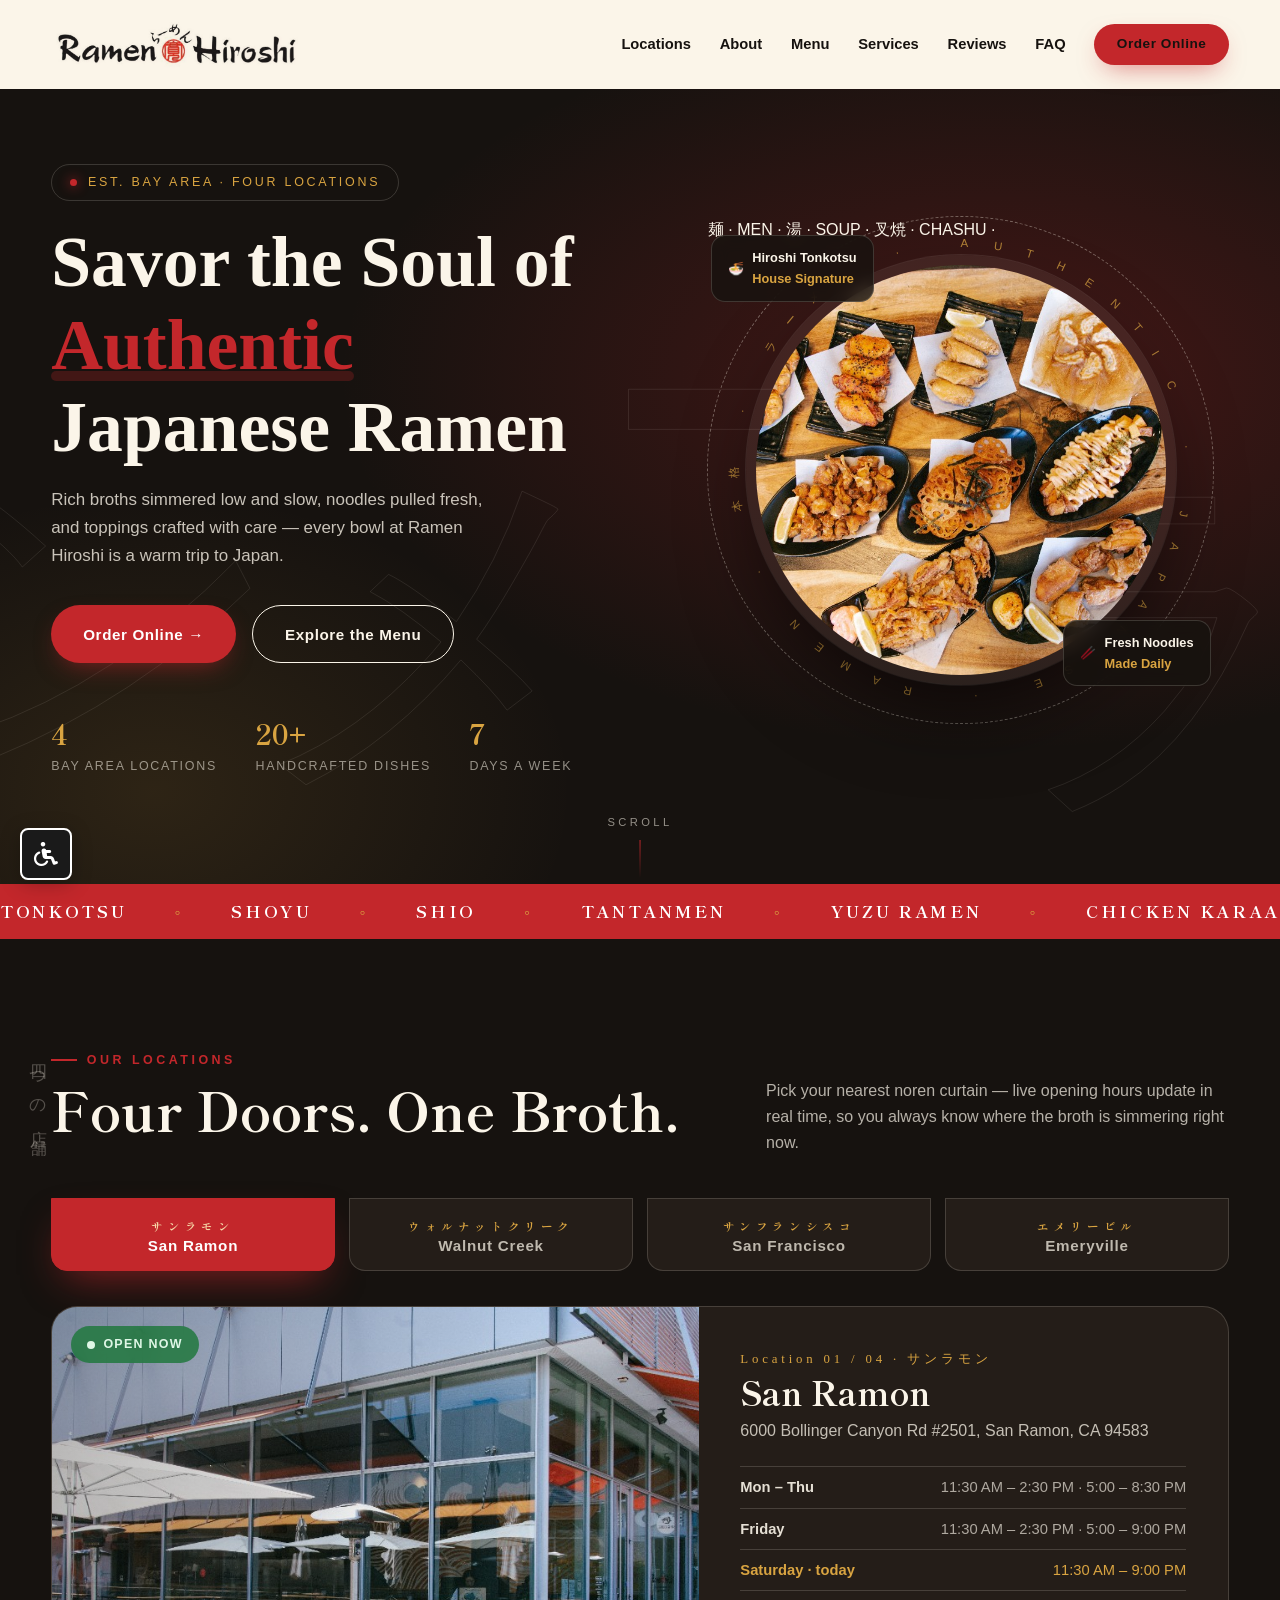
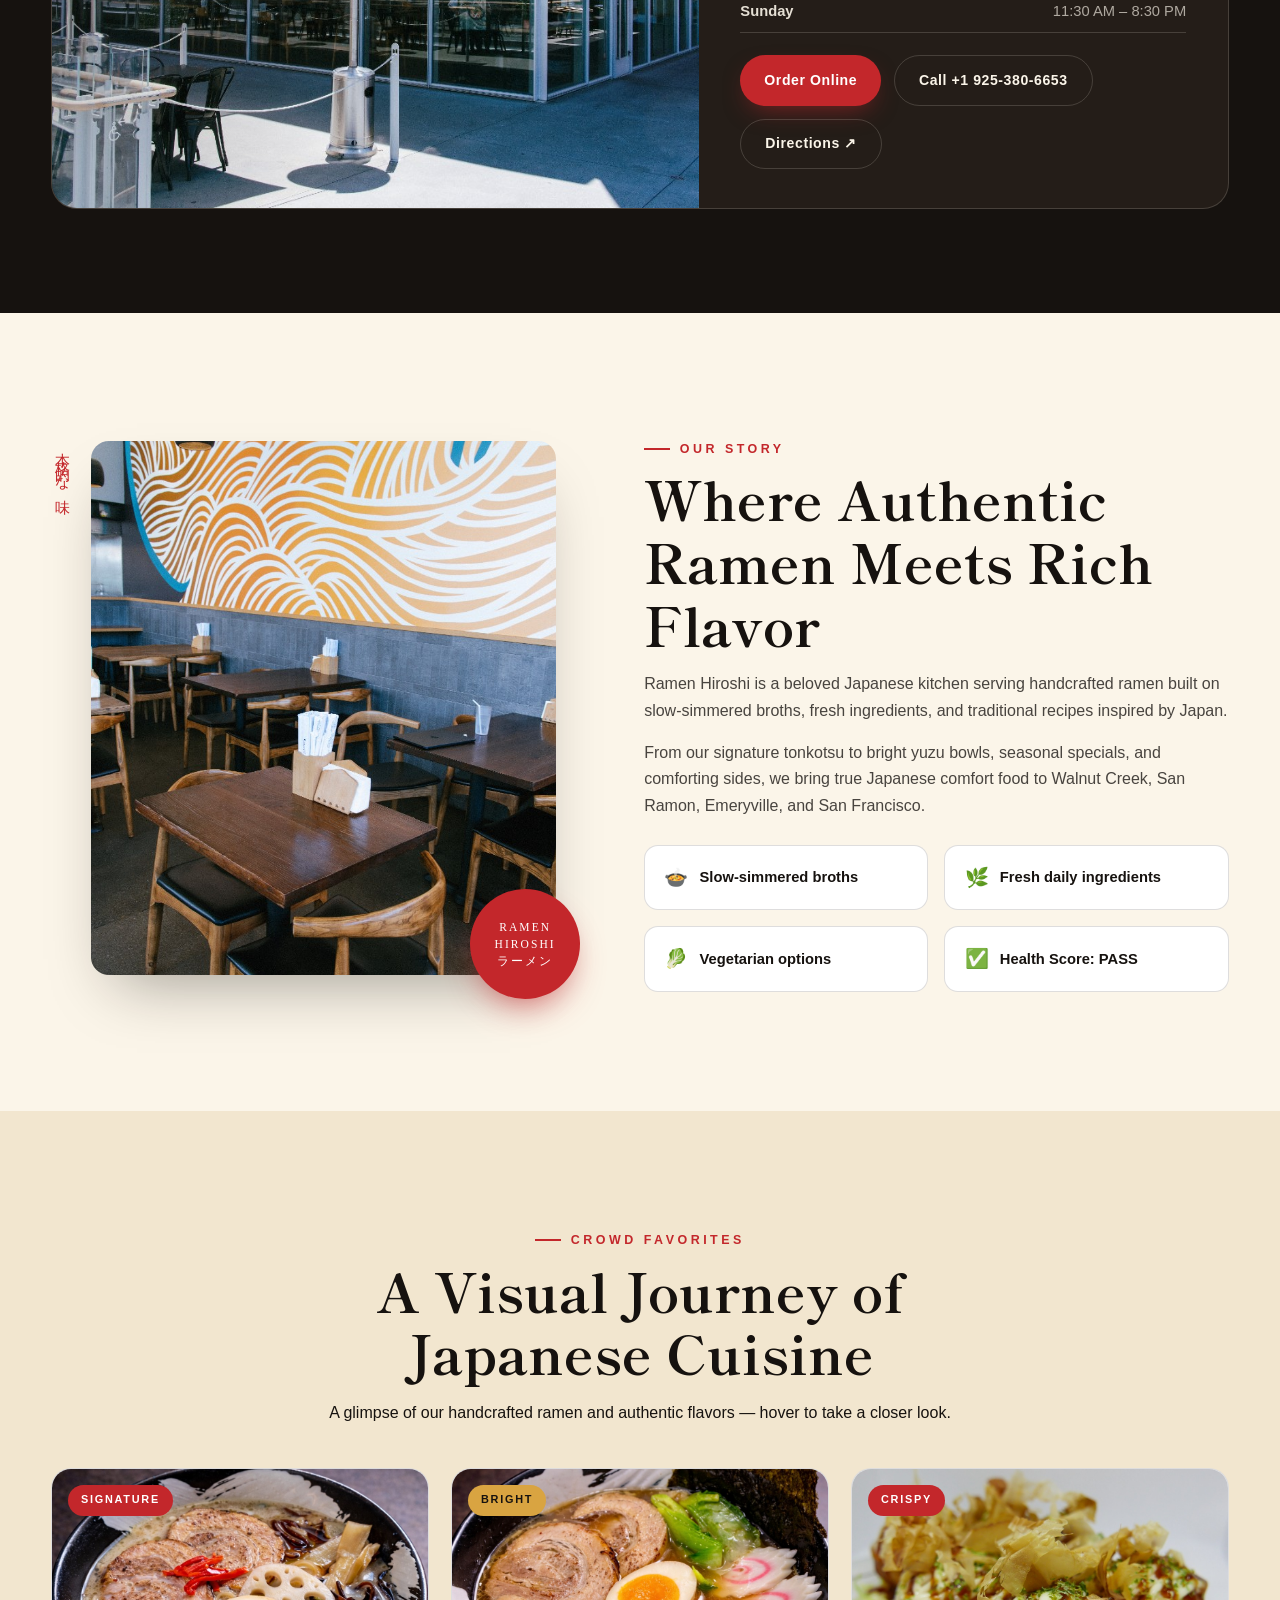
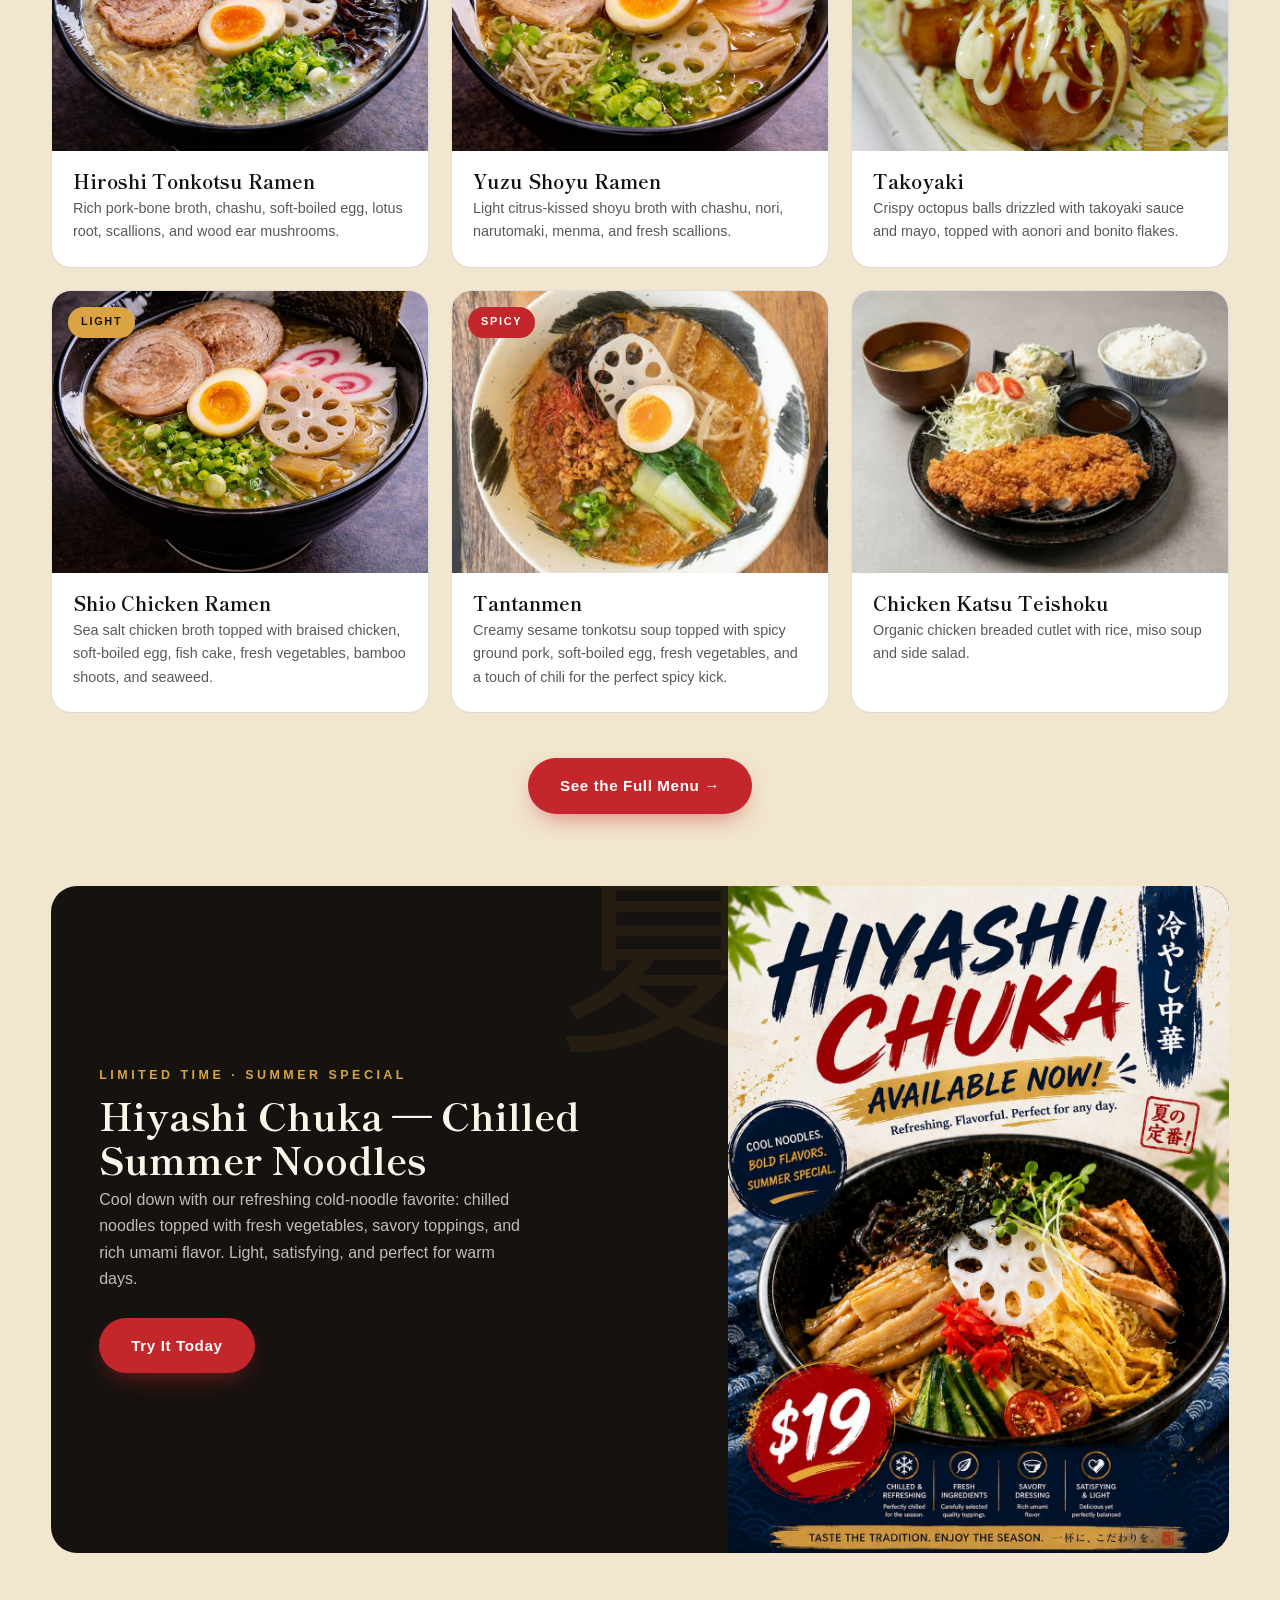
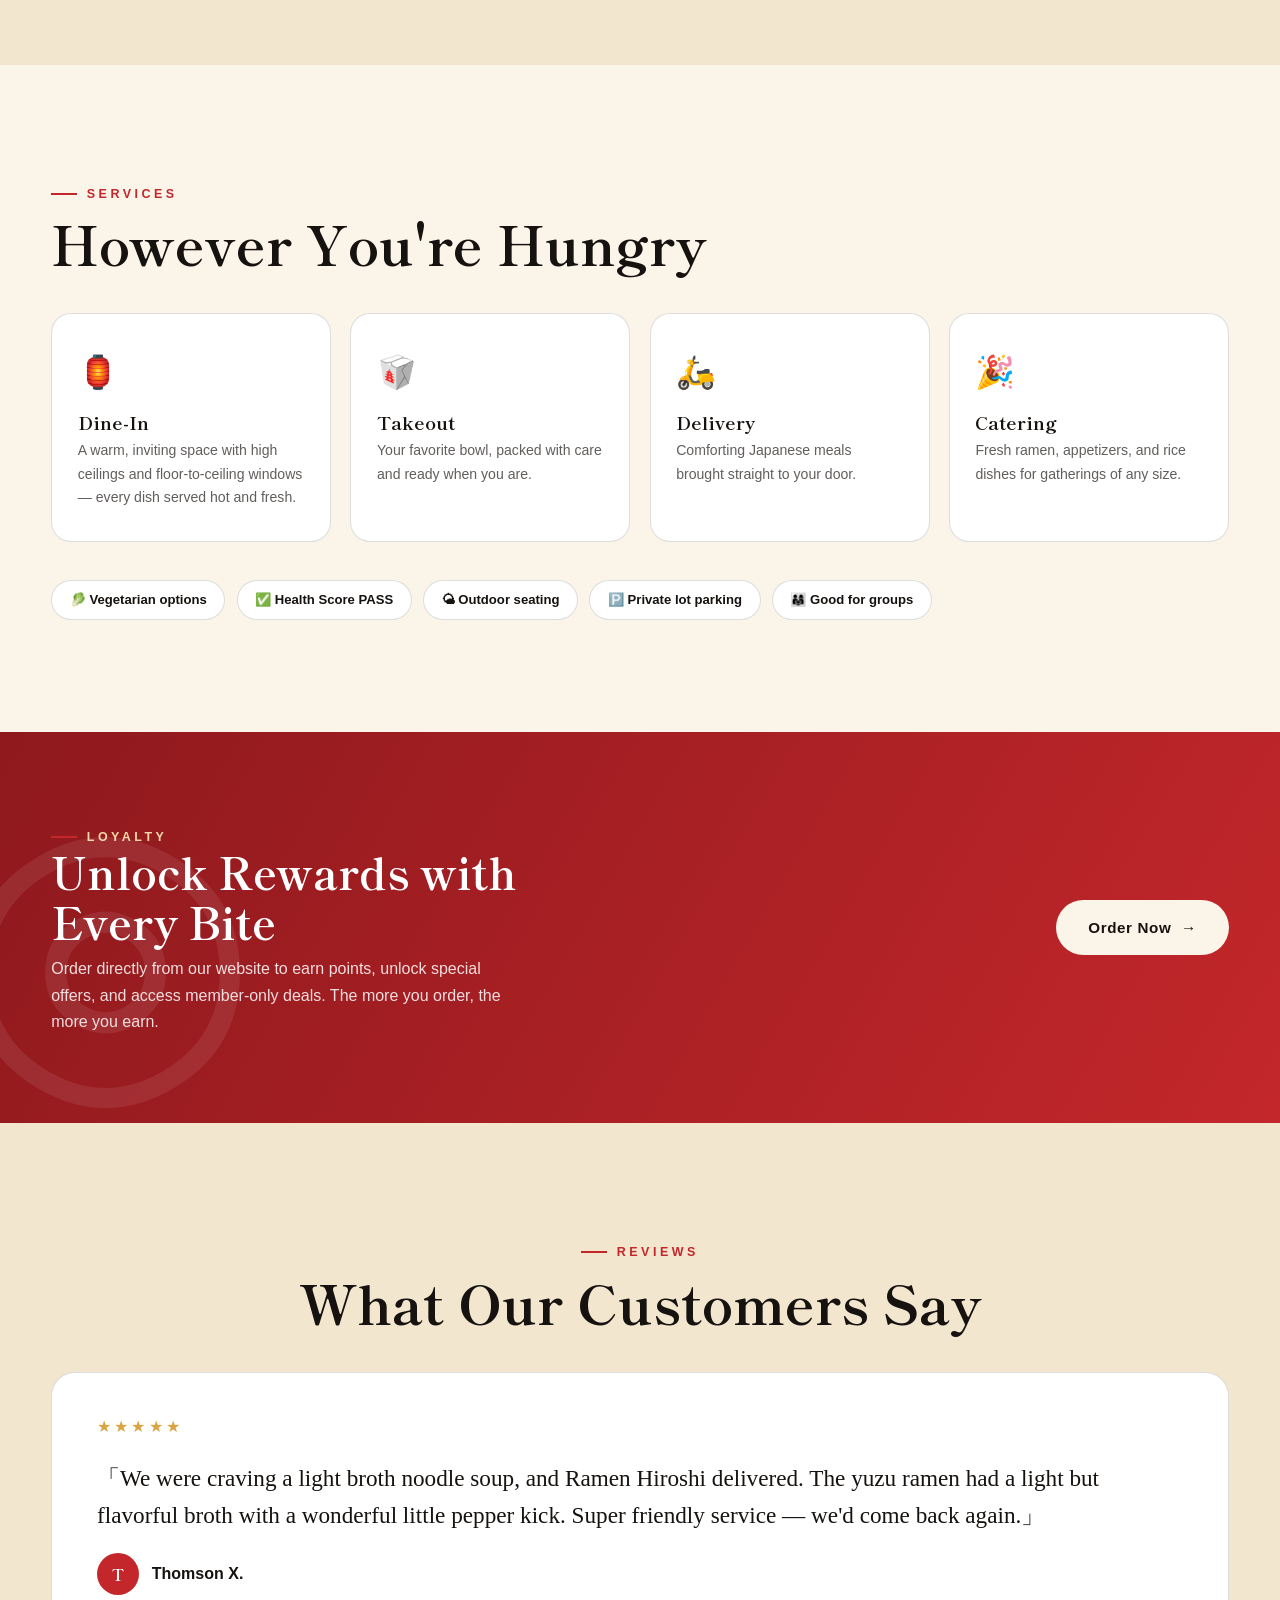
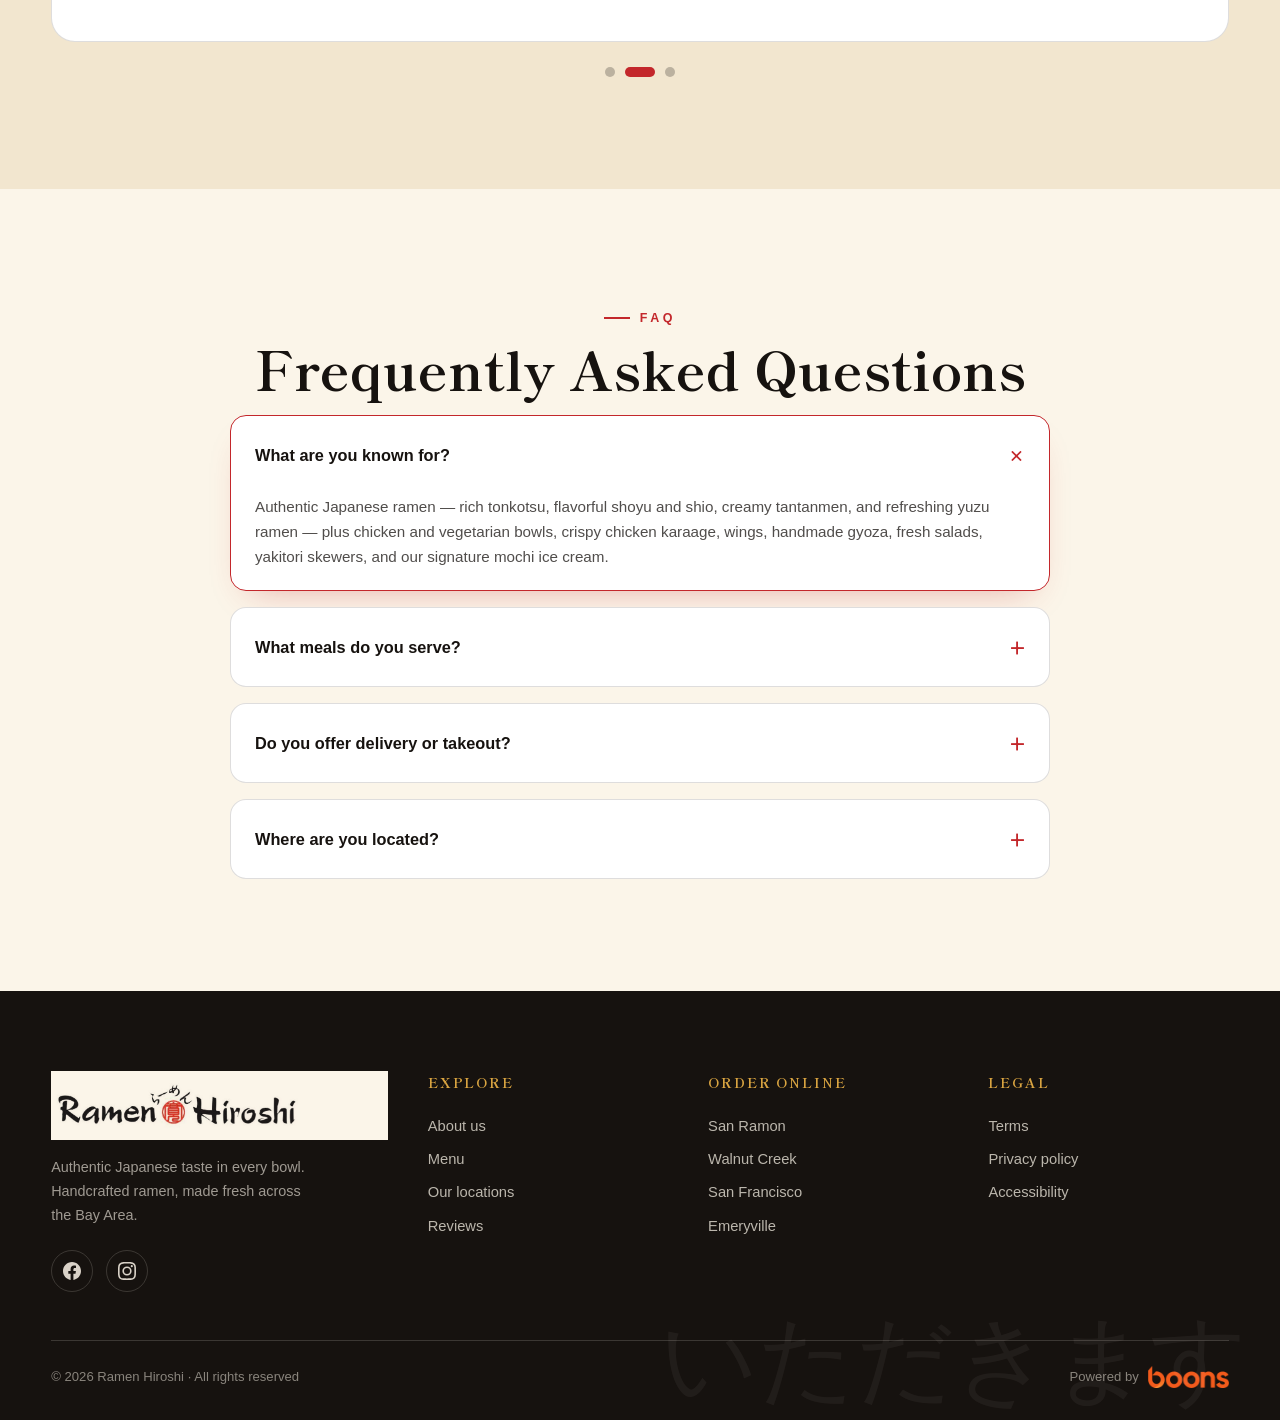
==== index.html @ 6ad6cd11 "Refresh homepage menu highlights and fix desktop header nav layout. Add new dish photos and descript" ====
<!DOCTYPE html>
<html lang="en">
<head>
<meta charset="UTF-8">
<meta name="viewport" content="width=device-width, initial-scale=1">
<title>Ramen Hiroshi | Authentic Japanese Ramen — San Ramon · Walnut Creek · San Francisco · Emeryville</title>
<meta name="description" content="Handcrafted Japanese ramen with rich slow-simmered broths, fresh noodles, and traditional recipes. Dine in or order online at our four Bay Area locations.">
<link rel="icon" href="assets/fav-icon.jpg">
<link rel="preconnect" href="https://fonts.googleapis.com">
<link rel="preconnect" href="https://fonts.gstatic.com" crossorigin>
<link href="https://fonts.googleapis.com/css2?family=Shippori+Mincho+B1:wght@400;600;700;800&family=Zen+Kaku+Gothic+New:wght@400;500;700;900&display=swap" rel="stylesheet">
<link rel="stylesheet" href="https://cdnjs.cloudflare.com/ajax/libs/font-awesome/6.5.1/css/all.min.css" crossorigin="anonymous">
<link rel="stylesheet" href="accessibility.css">
<style>
:root{
  --ink:#16120F;          /* lacquer black */
  --ink-2:#241D18;
  --paper:#FBF5E9;        /* rice paper */
  --broth:#F2E6CF;        /* tonkotsu cream */
  --red:#C3272B;          /* shu vermilion — brand red */
  --red-deep:#8E191D;
  --gold:#D9A441;
  --line:rgba(22,18,15,.14);
  --line-light:rgba(251,245,233,.16);
  --disp:'Shippori Mincho B1',serif;
  --body:'Zen Kaku Gothic New',sans-serif;
  --rad:18px;
  --ease:cubic-bezier(.22,1,.36,1);
}
*{margin:0;padding:0;box-sizing:border-box}
html{scroll-behavior:smooth;overflow-x:clip}
body{font-family:var(--body);background:var(--paper);color:var(--ink);line-height:1.65;overflow-x:clip}
img{max-width:100%;display:block}
a{color:inherit;text-decoration:none}
button{font-family:inherit;cursor:pointer;border:none;background:none;color:inherit}
h1,h2,h3,.disp{font-family:var(--disp);font-weight:700;line-height:1.15}
::selection{background:var(--red);color:var(--paper)}

/* ---------- utilities ---------- */
.wrap{width:min(1180px,92%);margin:0 auto}
.eyebrow{display:inline-flex;align-items:center;gap:.6rem;font-size:.78rem;font-weight:700;letter-spacing:.28em;text-transform:uppercase;color:var(--red)}
.eyebrow::before{content:"";width:26px;height:2px;background:var(--red)}
.sec-title{font-size:clamp(2rem,4.4vw,3.4rem);margin:.5rem 0 1rem}
.btn{display:inline-flex;align-items:center;gap:.6rem;padding:.95rem 2rem;border-radius:999px;font-weight:700;font-size:.95rem;letter-spacing:.04em;transition:transform .35s var(--ease),box-shadow .35s var(--ease),background .3s}
.btn-red{background:var(--red);color:#fff;box-shadow:0 10px 26px -10px rgba(195,39,43,.65)}
.btn-red:hover{transform:translateY(-3px);background:var(--red-deep);box-shadow:0 16px 32px -10px rgba(195,39,43,.7)}
.btn-ghost{border:1.5px solid currentColor}
.btn-ghost:hover{background:var(--ink);color:var(--paper);transform:translateY(-3px)}
.reveal{opacity:0;transform:translateY(34px);transition:opacity .9s var(--ease),transform .9s var(--ease)}
.reveal.in{opacity:1;transform:none}
.d1{transition-delay:.08s}.d2{transition-delay:.16s}.d3{transition-delay:.24s}.d4{transition-delay:.32s}

/* ---------- nav ---------- */
nav{position:fixed;inset:0 0 auto 0;z-index:100;background:var(--paper);box-shadow:0 1px 0 var(--line);transition:box-shadow .4s,padding .4s}
nav .bar{display:flex;align-items:center;justify-content:space-between;padding:.9rem 0;position:relative;z-index:2}
.logo{display:flex;align-items:center;position:relative;z-index:2;background:var(--paper)}
.logo img{width:min(250px,42vw);height:60px;object-fit:contain;transition:transform .5s var(--ease);mix-blend-mode:multiply;-webkit-mix-blend-mode:multiply}
nav .logo img{mix-blend-mode:multiply;-webkit-mix-blend-mode:multiply}
.logo:hover img{transform:scale(1.03)}
#navLinks{display:flex;align-items:center;gap:1.8rem;font-weight:600;font-size:.92rem;color:#16120F}
#navLinks a{position:relative;padding:.3rem 0;color:#16120F;text-decoration:none}
#navLinks a::after{content:"";position:absolute;left:0;bottom:0;width:100%;height:2px;background:var(--red);transform:scaleX(0);transform-origin:right;transition:transform .35s var(--ease)}
#navLinks a:hover::after{transform:scaleX(1);transform-origin:left}
#navLinks .btn{padding:.6rem 1.4rem;font-size:.85rem}
@media(min-width:993px){
  nav .bar{gap:1.5rem}
  nav .logo{flex-shrink:0}
  #navLinks{
    position:static;inset:auto;width:auto;height:auto;min-height:0;
    display:flex !important;flex:1;justify-content:flex-end;align-items:center;
    gap:1.8rem;padding:0;margin:0;background:transparent;z-index:1;
    pointer-events:auto;opacity:1;visibility:visible;transform:none;
  }
}
.burger{display:none;flex-direction:column;gap:5px;padding:.5rem;z-index:110}
.burger span{width:26px;height:2.5px;background:var(--ink);border-radius:2px;transition:.35s var(--ease)}
nav.open .burger span:nth-child(1){transform:translateY(7.5px) rotate(45deg)}
nav.open .burger span:nth-child(2){opacity:0}
nav.open .burger span:nth-child(3){transform:translateY(-7.5px) rotate(-45deg)}

/* ---------- hero ---------- */
.hero{position:relative;min-height:100svh;background:var(--ink);color:var(--paper);display:flex;align-items:center;overflow:hidden}
.hero::before{content:"";position:absolute;inset:0;background:radial-gradient(1100px 620px at 78% 42%,rgba(195,39,43,.28),transparent 60%),radial-gradient(700px 500px at 12% 88%,rgba(217,164,65,.12),transparent 60%)}
.kanji-bg{position:absolute;right:-2%;top:50%;transform:translateY(-50%);font-family:var(--disp);font-size:clamp(14rem,30vw,26rem);line-height:.9;color:transparent;-webkit-text-stroke:1px rgba(251,245,233,.09);writing-mode:vertical-rl;user-select:none;pointer-events:none;letter-spacing:.05em}
.hero .wrap{position:relative;z-index:2;display:grid;grid-template-columns:1.05fr .95fr;gap:3rem;align-items:center;padding:7.5rem 0 5rem}
.hero-tag{display:inline-flex;align-items:center;gap:.7rem;border:1px solid var(--line-light);border-radius:999px;padding:.45rem 1.1rem;font-size:.78rem;letter-spacing:.22em;text-transform:uppercase;color:var(--gold)}
.hero-tag i{width:7px;height:7px;border-radius:50%;background:var(--red);box-shadow:0 0 12px var(--red);animation:pulse 2s infinite}
@keyframes pulse{50%{transform:scale(1.5);opacity:.6}}
.hero h1{font-size:clamp(2.7rem,5.6vw,4.6rem);font-weight:800;margin:1.3rem 0 1.1rem}
.hero h1 em{font-style:normal;color:var(--red);position:relative}
.hero h1 em::after{content:"";position:absolute;left:0;bottom:.06em;width:100%;height:.14em;background:var(--red);opacity:.25;border-radius:99px}
.hero p{max-width:46ch;color:rgba(251,245,233,.78);font-size:1.06rem}
.hero-ctas{display:flex;gap:1rem;margin-top:2.2rem;flex-wrap:wrap}
.hero-stats{display:flex;gap:2.4rem;margin-top:3rem;flex-wrap:wrap}
.hero-stats div b{font-family:var(--disp);font-size:1.7rem;color:var(--gold)}
.hero-stats div span{display:block;font-size:.78rem;letter-spacing:.14em;text-transform:uppercase;color:rgba(251,245,233,.55)}

/* bowl + steam */
.bowl-stage{position:relative;display:grid;place-items:center;width:100%;max-width:min(500px,92vw);margin:0 auto;padding:1.25rem 0;overflow:visible}
.bowl-visual{position:relative;display:grid;place-items:center;width:min(430px,80vw);aspect-ratio:1;overflow:visible;margin:0 auto}
.bowl-ring{position:absolute;left:50%;top:50%;width:118%;aspect-ratio:1;margin-left:-59%;margin-top:-59%;border-radius:50%;border:1px dashed rgba(251,245,233,.35);animation:spin 40s linear infinite;z-index:1;pointer-events:none}
.bowl-ring::before{content:"麺 · MEN · 湯 · SOUP · 叉焼 · CHASHU · ";position:absolute;inset:0}
@keyframes spin{to{transform:rotate(360deg)}}
.orbit-txt{position:absolute;left:50%;top:50%;width:118%;aspect-ratio:1;margin-left:-59%;margin-top:-59%;animation:spin 46s linear infinite reverse;pointer-events:none;z-index:2}
.orbit-txt span{position:absolute;left:50%;top:50%;font-size:.72rem;letter-spacing:.3em;text-transform:uppercase;color:rgba(217,164,65,.75);transform-origin:0 0}
.bowl{position:relative;z-index:3;width:100%;aspect-ratio:1;border-radius:50%;object-fit:cover;border:10px solid rgba(251,245,233,.06);box-shadow:0 40px 90px -30px rgba(0,0,0,.8),0 0 0 1px rgba(251,245,233,.1);animation:float 6s ease-in-out infinite}
@keyframes float{50%{transform:translateY(-14px)}}
.steam{position:absolute;bottom:78%;left:50%;pointer-events:none;z-index:3}
.steam i{position:absolute;bottom:0;width:9px;height:9px;border-radius:50%;background:rgba(251,245,233,.5);filter:blur(6px);opacity:0;animation:rise 4.2s ease-in infinite}
@keyframes rise{0%{opacity:0;transform:translate(0,0) scale(.6)}15%{opacity:.85}100%{opacity:0;transform:translate(var(--dx,0),-190px) scale(2.6)}}
.chip{position:absolute;background:rgba(22,18,15,.78);backdrop-filter:blur(8px);border:1px solid var(--line-light);border-radius:14px;padding:.7rem 1rem;font-size:.8rem;font-weight:700;display:flex;align-items:center;gap:.55rem;animation:float 7s ease-in-out infinite;z-index:5;white-space:nowrap}
.chip b{color:var(--gold)}
.chip.c1{top:0;left:0;animation-delay:.8s}
.chip.c2{bottom:4%;right:0;animation-delay:1.6s}
.scroll-cue{position:absolute;bottom:1.4rem;left:50%;transform:translateX(-50%);z-index:5;font-size:.7rem;letter-spacing:.3em;text-transform:uppercase;color:rgba(251,245,233,.55);display:flex;flex-direction:column;align-items:center;gap:.5rem}
.scroll-cue::after{content:"";width:1px;height:38px;background:linear-gradient(var(--red),transparent);animation:drip 1.8s infinite}
@keyframes drip{from{transform:scaleY(0);transform-origin:top}to{transform:scaleY(1);transform-origin:top}}

/* ---------- ticker ---------- */
.ticker-wrap{overflow:hidden;margin:-1rem 0}
.ticker{background:var(--red);color:#fff;overflow:hidden;padding:.85rem 0;position:relative;z-index:5;box-shadow:0 12px 30px -12px rgba(195,39,43,.6)}
.ticker-track{display:flex;gap:3rem;width:max-content;animation:slide 26s linear infinite;font-family:var(--disp);font-weight:700;font-size:1.05rem;letter-spacing:.16em;text-transform:uppercase;white-space:nowrap}
.ticker:hover .ticker-track{animation-play-state:paused}
@keyframes slide{to{transform:translateX(-50%)}}
.ticker-track span::after{content:"◦";margin-left:3rem;color:var(--gold)}

/* ---------- locations (signature) ---------- */
.loc-sec{background:var(--ink);color:var(--paper);padding:7.5rem 0 6.5rem;position:relative;overflow:hidden}
.loc-sec .kanji-side{position:absolute;left:1.5rem;top:8rem;writing-mode:vertical-rl;font-family:var(--disp);font-size:1.05rem;letter-spacing:.55em;color:rgba(251,245,233,.28)}
.loc-head{display:flex;justify-content:space-between;align-items:flex-end;gap:2rem;flex-wrap:wrap;margin-bottom:2.6rem}
.loc-head p{max-width:52ch;color:rgba(251,245,233,.7)}
.noren{display:grid;grid-template-columns:repeat(4,1fr);gap:.9rem;margin-bottom:2.2rem}
.noren button{position:relative;padding:1.15rem .6rem 1rem;background:var(--ink-2);border:1px solid var(--line-light);border-radius:0 0 16px 16px;color:rgba(251,245,233,.72);font-weight:700;font-size:.95rem;letter-spacing:.05em;transition:.35s var(--ease);transform-origin:top center;overflow:hidden}
.noren button small{display:block;font-family:var(--disp);font-size:.72rem;letter-spacing:.4em;color:var(--gold);margin-bottom:.2rem}
.noren button::before{content:"";position:absolute;inset:0 0 auto 0;height:4px;background:var(--red);opacity:0;transition:.3s}
.noren button:hover{transform:rotate(1.6deg);color:var(--paper)}
.noren button.on{background:var(--red);color:#fff;border-color:var(--red);box-shadow:0 18px 40px -14px rgba(195,39,43,.65)}
.noren button.on small{color:#F6D8A8}
.loc-panel{display:grid;grid-template-columns:1.1fr .9fr;gap:0;border:1px solid var(--line-light);border-radius:26px;overflow:hidden;background:var(--ink-2)}
.loc-photo{position:relative;min-height:440px;overflow:hidden}
.loc-photo img{position:absolute;inset:0;width:100%;height:100%;object-fit:cover;transform:scale(1.06);transition:opacity .6s,transform 8s var(--ease)}
.loc-panel.show .loc-photo img{transform:scale(1.14)}
.loc-photo::after{content:"";position:absolute;inset:0;background:linear-gradient(120deg,rgba(22,18,15,.35),transparent 55%)}
.loc-badge{position:absolute;top:1.2rem;left:1.2rem;z-index:2;display:inline-flex;align-items:center;gap:.5rem;padding:.5rem 1rem;border-radius:999px;font-size:.78rem;font-weight:900;letter-spacing:.1em;text-transform:uppercase;backdrop-filter:blur(8px)}
.loc-badge.open{background:rgba(34,120,63,.85);color:#DFF7E6}
.loc-badge.closed{background:rgba(142,25,29,.85);color:#FBDADA}
.loc-badge i{width:8px;height:8px;border-radius:50%;background:currentColor;animation:pulse 1.8s infinite}
.loc-info{padding:2.6rem 2.6rem 2.4rem;display:flex;flex-direction:column}
.loc-info h3{font-size:clamp(1.7rem,2.6vw,2.3rem);margin:.2rem 0 .4rem}
.loc-info .addr{color:rgba(251,245,233,.75)}
.loc-info .num{font-family:var(--disp);color:var(--gold);letter-spacing:.3em;font-size:.8rem}
.hours{margin:1.4rem 0;border-top:1px solid var(--line-light);font-size:.92rem}
.hours div{display:flex;justify-content:space-between;gap:1rem;padding:.5rem 0;border-bottom:1px solid var(--line-light)}
.hours b{color:rgba(251,245,233,.9);font-weight:700}
.hours span{color:rgba(251,245,233,.65);text-align:right}
.hours div.today{color:var(--gold)}
.hours div.today b,.hours div.today span{color:var(--gold)}
.loc-ctas{display:flex;gap:.8rem;flex-wrap:wrap;margin-top:auto}
.loc-ctas .btn{padding:.8rem 1.5rem;font-size:.88rem}
.btn-line{border:1.5px solid var(--line-light);color:var(--paper)}
.btn-line:hover{background:var(--paper);color:var(--ink);transform:translateY(-3px)}
.loc-fade{animation:locIn .55s var(--ease)}
@keyframes locIn{from{opacity:0;transform:translateY(16px)}to{opacity:1;transform:none}}

/* ---------- about ---------- */
.about{padding:7rem 0}
.about .wrap{display:grid;grid-template-columns:.95fr 1.05fr;gap:4rem;align-items:center}
.about-img{position:relative;overflow:visible;padding:1rem 1.5rem 1.5rem 2.5rem}
.about-img img{border-radius:var(--rad);aspect-ratio:4/4.6;object-fit:cover;box-shadow:0 30px 60px -25px rgba(22,18,15,.4);width:100%}
.about-img .stamp{position:absolute;right:0;bottom:0;z-index:2;width:110px;height:110px;border-radius:50%;background:var(--red);color:#fff;display:grid;place-items:center;font-family:var(--disp);text-align:center;font-size:.72rem;letter-spacing:.18em;line-height:1.5;box-shadow:0 16px 34px -12px rgba(195,39,43,.7);animation:spin 24s linear infinite}
.about-img .vtxt{position:absolute;left:0;top:1rem;writing-mode:vertical-rl;font-family:var(--disp);letter-spacing:.5em;font-size:.95rem;color:var(--red)}
.about p{color:rgba(22,18,15,.78);margin-bottom:1rem}
.about-feats{display:grid;grid-template-columns:1fr 1fr;gap:1rem;margin-top:1.6rem}
.about-feats div{border:1px solid var(--line);border-radius:14px;padding:1rem 1.2rem;font-weight:700;font-size:.92rem;display:flex;gap:.7rem;align-items:center;background:#fff;transition:.35s var(--ease)}
.about-feats div:hover{transform:translateY(-4px);border-color:var(--red);box-shadow:0 14px 30px -16px rgba(195,39,43,.4)}
.about-feats i{font-style:normal;font-size:1.2rem}

/* ---------- menu ---------- */
.menu{background:var(--broth);padding:7rem 0;position:relative}
.menu-grid{display:grid;grid-template-columns:repeat(3,1fr);gap:1.4rem;margin-top:2.6rem}
.dish{position:relative;background:#fff;border-radius:20px;overflow:hidden;border:1px solid var(--line);transition:transform .45s var(--ease),box-shadow .45s var(--ease)}
.dish:hover{transform:translateY(-8px) rotate(-.4deg);box-shadow:0 28px 50px -22px rgba(22,18,15,.45)}
.dish figure{overflow:hidden;aspect-ratio:4/3}
.dish img{width:100%;height:100%;object-fit:cover;transition:transform .8s var(--ease)}
.dish:hover img{transform:scale(1.09)}
.dish .body{padding:1.2rem 1.3rem 1.4rem}
.dish h3{font-size:1.2rem;margin-bottom:.3rem}
.dish p{font-size:.9rem;color:rgba(22,18,15,.7)}
.dish .tag{position:absolute;top:1rem;left:1rem;background:var(--red);color:#fff;font-size:.68rem;font-weight:900;letter-spacing:.16em;text-transform:uppercase;padding:.4rem .8rem;border-radius:999px}
.dish .tag.gold{background:var(--gold);color:var(--ink)}
.menu-cta{text-align:center;margin-top:2.8rem}

/* summer special */
.special{margin-top:4.5rem;background:var(--ink);color:var(--paper);border-radius:26px;display:grid;grid-template-columns:1.15fr .85fr;overflow:hidden;position:relative}
.special::before{content:"夏";position:absolute;right:38%;top:-18%;font-family:var(--disp);font-size:14rem;color:rgba(217,164,65,.08);pointer-events:none}
.special .txt{padding:3rem;display:flex;flex-direction:column;justify-content:center;gap:.4rem}
.special h3{font-size:clamp(1.6rem,3vw,2.4rem)}
.special p{color:rgba(251,245,233,.75);max-width:48ch}
.special img{width:100%;height:100%;object-fit:cover;min-height:300px}
.special .lim{color:var(--gold);font-size:.78rem;letter-spacing:.28em;text-transform:uppercase;font-weight:700}

/* ---------- services ---------- */
.services{padding:7rem 0}
.serv-grid{display:grid;grid-template-columns:repeat(4,1fr);gap:1.2rem;margin-top:2.4rem}
.serv{border:1px solid var(--line);border-radius:20px;padding:2rem 1.6rem;background:#fff;transition:.4s var(--ease);position:relative;overflow:hidden}
.serv::after{content:"";position:absolute;inset:auto 0 0 0;height:4px;background:var(--red);transform:scaleX(0);transition:.4s var(--ease)}
.serv:hover{transform:translateY(-6px);box-shadow:0 22px 44px -20px rgba(22,18,15,.4)}
.serv:hover::after{transform:scaleX(1)}
.serv i{font-style:normal;font-size:2rem;display:block;margin-bottom:.8rem}
.serv h3{font-size:1.15rem;margin-bottom:.4rem}
.serv p{font-size:.88rem;color:rgba(22,18,15,.68)}
.amen{display:flex;flex-wrap:wrap;gap:.7rem;margin-top:2.4rem}
.amen span{border:1px solid var(--line);border-radius:999px;padding:.5rem 1.1rem;font-size:.82rem;font-weight:700;background:#fff;transition:.3s}
.amen span:hover{background:var(--ink);color:var(--paper)}

/* ---------- rewards ---------- */
.rewards{background:linear-gradient(120deg,var(--red-deep),var(--red));color:#fff;padding:5.5rem 0;position:relative;overflow:hidden}
.rewards::before{content:"◎";position:absolute;left:-3rem;top:-5rem;font-size:22rem;opacity:.08}
.rewards .wrap{display:flex;justify-content:space-between;align-items:center;gap:2.5rem;flex-wrap:wrap}
.rewards h2{font-size:clamp(1.8rem,3.4vw,2.7rem);max-width:22ch}
.rewards p{max-width:52ch;color:rgba(255,255,255,.85);margin-top:.6rem}
.rewards .btn{background:var(--paper);color:var(--ink)}
.rewards .btn:hover{transform:translateY(-3px);background:#fff}

/* ---------- reviews ---------- */
.reviews{padding:7rem 0;background:var(--broth)}
.rev-stage{position:relative;margin-top:2.4rem;min-height:270px}
.rev{position:absolute;inset:0;opacity:0;transform:translateY(18px);transition:.7s var(--ease);background:#fff;border:1px solid var(--line);border-radius:24px;padding:2.6rem 2.8rem;display:flex;flex-direction:column;gap:1.2rem;pointer-events:none}
.rev.on{opacity:1;transform:none;pointer-events:auto}
.rev q{font-family:var(--disp);font-size:clamp(1.1rem,2vw,1.45rem);line-height:1.6;quotes:"「" "」"}
.rev .who{display:flex;align-items:center;gap:.8rem;font-weight:700}
.rev .who i{font-style:normal;width:42px;height:42px;border-radius:50%;background:var(--red);color:#fff;display:grid;place-items:center;font-family:var(--disp)}
.rev .stars{color:var(--gold);letter-spacing:.2em}
.rev-dots{display:flex;gap:.6rem;justify-content:center;margin-top:1.6rem}
.rev-dots button{width:10px;height:10px;border-radius:99px;background:rgba(22,18,15,.25);transition:.35s var(--ease)}
.rev-dots button.on{width:30px;background:var(--red)}

/* ---------- faq ---------- */
.faq{padding:7rem 0}
.faq .wrap{max-width:820px}
.qa{border:1px solid var(--line);border-radius:16px;margin-top:1rem;background:#fff;overflow:hidden;transition:.3s}
.qa summary{list-style:none;display:flex;justify-content:space-between;align-items:center;gap:1rem;padding:1.2rem 1.5rem;font-weight:700;cursor:pointer;font-size:1.02rem}
.qa summary::-webkit-details-marker{display:none}
.qa summary::after{content:"+";font-family:var(--disp);font-size:1.5rem;color:var(--red);transition:.3s var(--ease)}
.qa[open]{border-color:var(--red);box-shadow:0 16px 34px -20px rgba(195,39,43,.4)}
.qa[open] summary::after{transform:rotate(45deg)}
.qa p{padding:0 1.5rem 1.3rem;color:rgba(22,18,15,.75);font-size:.95rem}

/* ---------- footer ---------- */
footer{background:var(--ink);color:var(--paper);padding:5rem 0 2rem;position:relative;overflow:hidden}
footer::before{content:"いただきます";position:absolute;right:2rem;bottom:-1.2rem;font-family:var(--disp);font-size:6rem;color:rgba(251,245,233,.05);white-space:nowrap}
.foot-grid{display:grid;grid-template-columns:1.4fr 1fr 1fr 1fr;gap:2.5rem;padding-bottom:3rem;border-bottom:1px solid var(--line-light)}
.foot-grid h4{font-family:var(--disp);letter-spacing:.14em;text-transform:uppercase;font-size:.85rem;color:var(--gold);margin-bottom:1rem}
.foot-grid a{display:block;padding:.28rem 0;color:rgba(251,245,233,.72);font-size:.92rem;transition:.25s}
.foot-grid a:hover{color:var(--red)}
.foot-brand p{color:rgba(251,245,233,.6);font-size:.9rem;max-width:34ch;margin-top:1rem}
.foot-brand .logo img{width:min(250px,42vw);height:60px;object-fit:contain}
.socials{display:flex;gap:.8rem;margin-top:1.4rem}
.socials a{width:42px;height:42px;border:1px solid var(--line-light);border-radius:50%;display:grid;place-items:center;color:rgba(251,245,233,.85);transition:.3s var(--ease)}
.socials a svg{width:18px;height:18px;fill:currentColor}
.socials a:hover{background:var(--red);border-color:var(--red);color:#fff;transform:translateY(-4px) rotate(-8deg)}
.foot-base{display:flex;justify-content:space-between;gap:1rem;flex-wrap:wrap;padding-top:1.6rem;font-size:.82rem;color:rgba(251,245,233,.5)}
.powered-by{display:inline-flex;align-items:center;gap:.55rem}
.powered-by a{display:inline-flex;align-items:center;transition:opacity .25s}
.powered-by a:hover{opacity:.85}
.powered-by img{height:22px;width:auto;display:block}

/* to top */
#toTop{position:fixed;right:1.4rem;bottom:1.4rem;width:52px;height:52px;border-radius:50%;background:var(--red);color:#fff;font-size:1.2rem;box-shadow:0 14px 30px -10px rgba(195,39,43,.7);opacity:0;pointer-events:none;transform:translateY(14px);transition:.4s var(--ease);z-index:90}
#toTop.show{opacity:1;pointer-events:auto;transform:none}
#toTop:hover{transform:translateY(-4px)}

/* ---------- responsive ---------- */
@media(max-width:992px){
  nav.open{z-index:100000;background:var(--paper)}
  nav .bar{position:relative;z-index:100002;pointer-events:auto;background:var(--paper)}
  nav .logo{display:flex;flex-shrink:0;background:var(--paper)}
  nav .logo img{width:min(250px,42vw);height:60px;object-fit:contain;mix-blend-mode:multiply;-webkit-mix-blend-mode:multiply}
  .burger{display:flex;position:relative;z-index:100003;flex-shrink:0}
  body.nav-open{overflow:hidden}
  #navLinks{
    display:none !important;
    position:fixed;top:0;left:0;width:100vw;height:100vh;height:100dvh;
    z-index:99999;flex-direction:column;justify-content:center;align-items:center;
    gap:1.25rem;padding:5rem 1.5rem 2rem;box-sizing:border-box;
    background:#FBF5E9;margin:0;
  }
  body.nav-open #navLinks{display:flex !important}
  body.nav-open #navLinks a{
    color:#16120F !important;-webkit-text-fill-color:#16120F !important;
    font-size:1.25rem !important;font-weight:600 !important;line-height:1.5 !important;
    opacity:1 !important;visibility:visible !important;position:relative;z-index:1;
  }
  body.nav-open #navLinks a.btn-red{color:#fff !important;-webkit-text-fill-color:#fff !important}
}
@media(max-width:980px){
  .hero .wrap{grid-template-columns:1fr;text-align:center;padding-top:7rem}
  .hero p{margin:0 auto}
  .hero-ctas,.hero-stats{justify-content:center}
  .bowl-stage{margin-top:1.5rem}
  .kanji-bg{opacity:.5}
  .loc-panel{grid-template-columns:1fr}
  .loc-photo{min-height:300px}
  .about .wrap{grid-template-columns:1fr;gap:3rem}
  .menu-grid{grid-template-columns:1fr 1fr}
  .serv-grid{grid-template-columns:1fr 1fr}
  .special{grid-template-columns:1fr}
  .foot-grid{grid-template-columns:1fr 1fr}
}
@media(max-width:760px){
  .noren{grid-template-columns:1fr 1fr}
  .menu-grid{grid-template-columns:1fr}
  .chip{display:none}
  .about-img{padding:1rem .6rem 1.5rem 1rem}
  .about-img .stamp{right:.6rem;bottom:.6rem}
  .loc-info{padding:1.8rem 1.4rem}
  .rev{padding:1.8rem 1.4rem}
  .rev-stage{min-height:360px}
}
@media(prefers-reduced-motion:reduce){
  *,*::before,*::after{animation-duration:.01ms!important;animation-iteration-count:1!important;transition-duration:.01ms!important;scroll-behavior:auto!important}
}
</style>
</head>
<body>

<!-- ========== NAV ========== -->
<nav id="nav">
  <div class="wrap bar">
    <a class="logo" href="#top">
      <img src="assets/logo.jpg" alt="Ramen Hiroshi logo">
    </a>
    <div class="nav-links" id="navLinks" aria-label="Main navigation" aria-hidden="true">
      <a href="#locations">Locations</a>
      <a href="#about">About</a>
      <a href="#menu">Menu</a>
      <a href="#services">Services</a>
      <a href="#reviews">Reviews</a>
      <a href="#faq">FAQ</a>
      <a class="btn btn-red" href="#locations">Order Online</a>
    </div>
    <button class="burger" id="burger" aria-label="Toggle menu" aria-expanded="false" aria-controls="navLinks"><span></span><span></span><span></span></button>
  </div>
</nav>

<!-- ========== HERO ========== -->
<header class="hero" id="top">
  <div class="kanji-bg" aria-hidden="true">ラーメン</div>
  <div class="wrap">
    <div>
      <span class="hero-tag"><i></i> Est. Bay Area · Four Locations</span>
      <h1>Savor the Soul of <em>Authentic</em> Japanese Ramen</h1>
      <p>Rich broths simmered low and slow, noodles pulled fresh, and toppings crafted with care — every bowl at Ramen Hiroshi is a warm trip to Japan.</p>
      <div class="hero-ctas">
        <a class="btn btn-red" href="#locations">Order Online →</a>
        <a class="btn btn-ghost" href="#menu" style="color:var(--paper)">Explore the Menu</a>
      </div>
      <div class="hero-stats">
        <div><b>4</b><span>Bay Area locations</span></div>
        <div><b>20+</b><span>Handcrafted dishes</span></div>
        <div><b>7</b><span>Days a week</span></div>
      </div>
    </div>
    <div class="bowl-stage reveal in">
      <div class="bowl-visual">
        <div class="bowl-ring"></div>
        <div class="orbit-txt" id="orbit"></div>
        <div class="steam" id="steam"></div>
        <img class="bowl" src="assets/banner.jpg" alt="Assortment of Japanese appetizers including gyoza, karaage, wings, and izakaya favorites">
      </div>
      <div class="chip c1">🍜 <div>Hiroshi Tonkotsu<br><b>House Signature</b></div></div>
      <div class="chip c2">🥢 <div>Fresh Noodles<br><b>Made Daily</b></div></div>
    </div>
  </div>
  <div class="scroll-cue">Scroll</div>
</header>

<!-- ========== TICKER ========== -->
<div class="ticker-wrap" aria-hidden="true">
  <div class="ticker">
    <div class="ticker-track" id="ticker">
      <span>Tonkotsu</span><span>Shoyu</span><span>Shio</span><span>Tantanmen</span><span>Yuzu Ramen</span><span>Chicken Karaage</span><span>Gyoza</span><span>Yakitori</span><span>Takoyaki</span><span>Mochi Ice Cream</span>
    </div>
  </div>
</div>

<!-- ========== LOCATIONS ========== -->
<section class="loc-sec" id="locations">
  <div class="kanji-side" aria-hidden="true">四つの店舗</div>
  <div class="wrap">
    <div class="loc-head reveal">
      <div>
        <span class="eyebrow">Our Locations</span>
        <h2 class="sec-title" style="color:var(--paper)">Four Doors. One Broth.</h2>
      </div>
      <p>Pick your nearest noren curtain — live opening hours update in real time, so you always know where the broth is simmering right now.</p>
    </div>

    <div class="noren reveal d1" id="norenTabs" role="tablist"></div>

    <div class="loc-panel reveal d2" id="locPanel">
      <div class="loc-photo">
        <span class="loc-badge" id="locBadge"><i></i><span id="locBadgeTxt">—</span></span>
        <img id="locImg" src="" alt="">
      </div>
      <div class="loc-info" id="locInfo"></div>
    </div>
  </div>
</section>

<!-- ========== ABOUT ========== -->
<section class="about" id="about">
  <div class="wrap">
    <div class="about-img reveal">
      <span class="vtxt" aria-hidden="true">本格的な味</span>
      <img src="assets/about-interior.jpg" alt="Ramen Hiroshi dining room with wooden tables and a vibrant noodle-inspired wall mural">
      <div class="stamp">RAMEN<br>HIROSHI<br>ラーメン</div>
    </div>
    <div class="reveal d1">
      <span class="eyebrow">Our Story</span>
      <h2 class="sec-title">Where Authentic Ramen Meets Rich Flavor</h2>
      <p>Ramen Hiroshi is a beloved Japanese kitchen serving handcrafted ramen built on slow-simmered broths, fresh ingredients, and traditional recipes inspired by Japan.</p>
      <p>From our signature tonkotsu to bright yuzu bowls, seasonal specials, and comforting sides, we bring true Japanese comfort food to Walnut Creek, San Ramon, Emeryville, and San Francisco.</p>
      <div class="about-feats">
        <div><i>🍲</i> Slow-simmered broths</div>
        <div><i>🌿</i> Fresh daily ingredients</div>
        <div><i>🥬</i> Vegetarian options</div>
        <div><i>✅</i> Health Score: PASS</div>
      </div>
    </div>
  </div>
</section>

<!-- ========== MENU ========== -->
<section class="menu" id="menu">
  <div class="wrap">
    <div class="reveal" style="text-align:center;max-width:640px;margin:0 auto">
      <span class="eyebrow" style="justify-content:center">Crowd Favorites</span>
      <h2 class="sec-title">A Visual Journey of Japanese Cuisine</h2>
      <p>A glimpse of our handcrafted ramen and authentic flavors — hover to take a closer look.</p>
    </div>
    <div class="menu-grid">
      <article class="dish reveal"><span class="tag">Signature</span><figure><img src="assets/hiroshi-tonkotsu-ramen.png" alt="Hiroshi Tonkotsu Ramen"></figure><div class="body"><h3>Hiroshi Tonkotsu Ramen</h3><p>Rich pork-bone broth, chashu, soft-boiled egg, lotus root, scallions, and wood ear mushrooms.</p></div></article>
      <article class="dish reveal d1"><span class="tag gold">Bright</span><figure><img src="assets/yuzu-shoyu-ramen.png" alt="Yuzu Shoyu Ramen"></figure><div class="body"><h3>Yuzu Shoyu Ramen</h3><p>Light citrus-kissed shoyu broth with chashu, nori, narutomaki, menma, and fresh scallions.</p></div></article>
      <article class="dish reveal d2"><span class="tag">Crispy</span><figure><img src="assets/takoyaki.png" alt="Takoyaki topped with sauce and bonito flakes"></figure><div class="body"><h3>Takoyaki</h3><p>Crispy octopus balls drizzled with takoyaki sauce and mayo, topped with aonori and bonito flakes.</p></div></article>
      <article class="dish reveal d3"><span class="tag gold">Light</span><figure><img src="assets/shio-chicken-ramen.png" alt="Shio Chicken Ramen"></figure><div class="body"><h3>Shio Chicken Ramen</h3><p>Sea salt chicken broth topped with braised chicken, soft-boiled egg, fish cake, fresh vegetables, bamboo shoots, and seaweed.</p></div></article>
      <article class="dish reveal d4"><span class="tag">Spicy</span><figure><img src="assets/tantanmen.png" alt="Tantanmen"></figure><div class="body"><h3>Tantanmen</h3><p>Creamy sesame tonkotsu soup topped with spicy ground pork, soft-boiled egg, fresh vegetables, and a touch of chili for the perfect spicy kick.</p></div></article>
      <article class="dish reveal"><figure><img src="assets/chicken-katsu-teishoku.png" alt="Chicken Katsu Teishoku"></figure><div class="body"><h3>Chicken Katsu Teishoku</h3><p>Organic chicken breaded cutlet with rice, miso soup and side salad.</p></div></article>
    </div>
    <div class="menu-cta reveal"><a class="btn btn-red" href="menu.html">See the Full Menu →</a></div>

    <div class="special reveal">
      <div class="txt">
        <span class="lim">Limited Time · Summer Special</span>
        <h3>Hiyashi Chuka — Chilled Summer Noodles</h3>
        <p>Cool down with our refreshing cold-noodle favorite: chilled noodles topped with fresh vegetables, savory toppings, and rich umami flavor. Light, satisfying, and perfect for warm days.</p>
        <div style="margin-top:1.2rem"><a class="btn btn-red" href="#locations">Try It Today</a></div>
      </div>
      <img src="assets/summer-special.jpeg" alt="Hiyashi Chuka summer special">
    </div>
  </div>
</section>

<!-- ========== SERVICES ========== -->
<section class="services" id="services">
  <div class="wrap">
    <div class="reveal">
      <span class="eyebrow">Services</span>
      <h2 class="sec-title">However You're Hungry</h2>
    </div>
    <div class="serv-grid">
      <div class="serv reveal"><i>🏮</i><h3>Dine-In</h3><p>A warm, inviting space with high ceilings and floor-to-ceiling windows — every dish served hot and fresh.</p></div>
      <div class="serv reveal d1"><i>🥡</i><h3>Takeout</h3><p>Your favorite bowl, packed with care and ready when you are.</p></div>
      <div class="serv reveal d2"><i>🛵</i><h3>Delivery</h3><p>Comforting Japanese meals brought straight to your door.</p></div>
      <div class="serv reveal d3"><i>🎉</i><h3>Catering</h3><p>Fresh ramen, appetizers, and rice dishes for gatherings of any size.</p></div>
    </div>
    <div class="amen reveal d2">
      <span>🥬 Vegetarian options</span><span>✅ Health Score PASS</span><span>🌤 Outdoor seating</span><span>🅿️ Private lot parking</span><span>👨‍👩‍👧 Good for groups</span>
    </div>
  </div>
</section>

<!-- ========== REWARDS ========== -->
<section class="rewards">
  <div class="wrap">
    <div class="reveal">
      <span class="eyebrow" style="color:#F6D8A8">Loyalty</span>
      <h2>Unlock Rewards with Every Bite</h2>
      <p>Order directly from our website to earn points, unlock special offers, and access member-only deals. The more you order, the more you earn.</p>
    </div>
    <a class="btn reveal d1" href="#locations">Order Now &nbsp;→</a>
  </div>
</section>

<!-- ========== REVIEWS ========== -->
<section class="reviews" id="reviews">
  <div class="wrap">
    <div class="reveal" style="text-align:center">
      <span class="eyebrow" style="justify-content:center">Reviews</span>
      <h2 class="sec-title">What Our Customers Say</h2>
    </div>
    <div class="rev-stage reveal d1" id="revStage">
      <div class="rev on">
        <span class="stars">★★★★★</span>
        <q>This restaurant never disappoints — the chicken karaage is a must-try, and the Hiroshi Tonkotsu is my favorite ramen. Service always comes with a smile.</q>
        <div class="who"><i>R</i> Robert L.</div>
      </div>
      <div class="rev">
        <span class="stars">★★★★★</span>
        <q>We were craving a light broth noodle soup, and Ramen Hiroshi delivered. The yuzu ramen had a light but flavorful broth with a wonderful little pepper kick. Super friendly service — we'd come back again.</q>
        <div class="who"><i>T</i> Thomson X.</div>
      </div>
      <div class="rev">
        <span class="stars">★★★★★</span>
        <q>So delicious! Fast service, a spacious room with tall ceilings and floor-to-ceiling windows, and a Hiroshi Tonkotsu that hit the spot.</q>
        <div class="who"><i>N</i> Noreen S.</div>
      </div>
    </div>
    <div class="rev-dots" id="revDots"></div>
  </div>
</section>

<!-- ========== FAQ ========== -->
<section class="faq" id="faq">
  <div class="wrap">
    <div class="reveal" style="text-align:center">
      <span class="eyebrow" style="justify-content:center">FAQ</span>
      <h2 class="sec-title">Frequently Asked Questions</h2>
    </div>
    <details class="qa reveal" open><summary>What are you known for?</summary><p>Authentic Japanese ramen — rich tonkotsu, flavorful shoyu and shio, creamy tantanmen, and refreshing yuzu ramen — plus chicken and vegetarian bowls, crispy chicken karaage, wings, handmade gyoza, fresh salads, yakitori skewers, and our signature mochi ice cream.</p></details>
    <details class="qa reveal d1"><summary>What meals do you serve?</summary><p>We serve lunch and dinner, seven days a week.</p></details>
    <details class="qa reveal d2"><summary>Do you offer delivery or takeout?</summary><p>Yes — both takeout and delivery are available, along with easy online ordering at every location.</p></details>
    <details class="qa reveal d3"><summary>Where are you located?</summary><p>You'll find us in San Ramon, Walnut Creek, San Francisco, and Emeryville — serving authentic Japanese ramen across the Bay Area.</p></details>
  </div>
</section>

<!-- ========== FOOTER ========== -->
<footer>
  <div class="wrap">
    <div class="foot-grid">
      <div class="foot-brand">
        <a class="logo" href="#top" style="color:var(--paper)">
          <img src="assets/logo.jpg" alt="Ramen Hiroshi logo">
        </a>
        <p>Authentic Japanese taste in every bowl. Handcrafted ramen, made fresh across the Bay Area.</p>
        <div class="socials">
          <a href="https://www.facebook.com/ramenhiroshi.sanramon" target="_blank" rel="noopener" aria-label="Facebook">
            <svg viewBox="0 0 24 24" aria-hidden="true"><path d="M24 12.073c0-6.627-5.373-12-12-12s-12 5.373-12 12c0 5.99 4.388 10.954 10.125 11.854v-8.385H7.078v-3.47h3.047V9.43c0-3.007 1.792-4.669 4.533-4.669 1.312 0 2.686.235 2.686.235v2.953H15.83c-1.491 0-1.956.925-1.956 1.874v2.25h3.328l-.532 3.47h-2.796v8.385C19.612 23.027 24 18.062 24 12.073z"/></svg>
          </a>
          <a href="https://www.instagram.com/ramenhiroshi.sf/" target="_blank" rel="noopener" aria-label="Instagram">
            <svg viewBox="0 0 24 24" aria-hidden="true"><path d="M12 2.163c3.204 0 3.584.012 4.85.07 3.252.148 4.771 1.691 4.919 4.919.058 1.265.069 1.645.069 4.849 0 3.205-.012 3.584-.069 4.849-.149 3.225-1.664 4.771-4.919 4.919-1.266.058-1.644.07-4.85.07-3.204 0-3.584-.012-4.849-.07-3.26-.149-4.771-1.699-4.919-4.92-.058-1.265-.07-1.644-.07-4.849 0-3.204.013-3.583.07-4.849.149-3.227 1.664-4.771 4.919-4.919 1.266-.057 1.645-.069 4.849-.069zM12 0C8.741 0 8.333.014 7.053.072 2.695.272.273 2.69.073 7.052.014 8.333 0 8.741 0 12c0 3.259.014 3.668.072 4.948.2 4.358 2.618 6.78 6.98 6.98C8.333 23.986 8.741 24 12 24c3.259 0 3.668-.014 4.948-.072 4.354-.2 6.782-2.618 6.979-6.98.059-1.28.073-1.689.073-4.948 0-3.259-.014-3.667-.072-4.947-.196-4.354-2.617-6.78-6.979-6.98C15.668.014 15.259 0 12 0zm0 5.838a6.162 6.162 0 100 12.324 6.162 6.162 0 000-12.324zM12 16a4 4 0 110-8 4 4 0 010 8zm6.406-11.845a1.44 1.44 0 100 2.881 1.44 1.44 0 000-2.881z"/></svg>
          </a>
        </div>
      </div>
      <div>
        <h4>Explore</h4>
        <a href="#about">About us</a>
        <a href="#menu">Menu</a>
        <a href="#locations">Our locations</a>
        <a href="#reviews">Reviews</a>
      </div>
      <div>
        <h4>Order Online</h4>
        <a href="https://order.boons.io/site/ramen-hiroshi-san-ramon/387/y" target="_blank" rel="noopener">San Ramon</a>
        <a href="https://order.boons.io/site/ramen-hiroshi-walnut-creek/388/y" target="_blank" rel="noopener">Walnut Creek</a>
        <a href="https://order.boons.io/site/ramen-hiroshi-san-francisco/389/y" target="_blank" rel="noopener">San Francisco</a>
        <a href="https://order.boons.io/site/ramen-hiroshi-emeryville/391/y" target="_blank" rel="noopener">Emeryville</a>
      </div>
      <div>
        <h4>Legal</h4>
        <a href="https://www.boons.io/terms-of-service" target="_blank" rel="noopener">Terms</a>
        <a href="https://www.boons.io/privacy-policy" target="_blank" rel="noopener">Privacy policy</a>
        <a href="https://www.boons.io/accessibility-statement" target="_blank" rel="noopener">Accessibility</a>
      </div>
    </div>
    <div class="foot-base">
      <span>© <span id="yr"></span> Ramen Hiroshi · All rights reserved</span>
      <span class="powered-by">Powered by <a href="https://www.boons.io/" target="_blank" rel="noopener" aria-label="boons"><img src="assets/boons-logo.png" alt="boons"></a></span>
    </div>
  </div>
</footer>

<button id="toTop" aria-label="Scroll to top">↑</button>

<script src="accessibility.js"></script>
<script>
/* ================= DATA ================= */
const LOCATIONS=[
 {id:"san-ramon",name:"San Ramon",jp:"サンラモン",addr:"6000 Bollinger Canyon Rd #2501, San Ramon, CA 94583",
  phone:"+1 925-380-6653",order:"https://order.boons.io/site/ramen-hiroshi-san-ramon/387/y",
  img:"assets/san-ramon.jpg",
  hours:{0:[["11:30","20:30"]],1:[["11:30","14:30"],["17:00","20:30"]],2:[["11:30","14:30"],["17:00","20:30"]],3:[["11:30","14:30"],["17:00","20:30"]],4:[["11:30","14:30"],["17:00","20:30"]],5:[["11:30","14:30"],["17:00","21:00"]],6:[["11:30","21:00"]]},
  display:[["Mon – Thu","11:30 AM – 2:30 PM · 5:00 – 8:30 PM"],["Friday","11:30 AM – 2:30 PM · 5:00 – 9:00 PM"],["Saturday","11:30 AM – 9:00 PM"],["Sunday","11:30 AM – 8:30 PM"]],
  daymap:{1:0,2:0,3:0,4:0,5:1,6:2,0:3}},
 {id:"walnut-creek",name:"Walnut Creek",jp:"ウォルナットクリーク",addr:"1633 Bonanza St, Walnut Creek, CA 94596",
  phone:"+1 925-942-0664",order:"https://order.boons.io/site/ramen-hiroshi-walnut-creek/388/y",
  img:"assets/walnut-creek.jpeg",
  hours:{0:[["11:30","20:30"]],1:[["11:30","14:30"],["17:00","20:30"]],2:[["11:30","14:30"],["17:00","20:30"]],3:[["11:30","14:30"],["17:00","20:30"]],4:[["11:30","14:30"],["17:00","20:30"]],5:[["11:30","14:30"],["17:00","21:00"]],6:[["11:30","21:00"]]},
  display:[["Mon – Thu","11:30 AM – 2:30 PM · 5:00 – 8:30 PM"],["Friday","11:30 AM – 2:30 PM · 5:00 – 9:00 PM"],["Saturday","11:30 AM – 9:00 PM"],["Sunday","11:30 AM – 8:30 PM"]],
  daymap:{1:0,2:0,3:0,4:0,5:1,6:2,0:3}},
 {id:"san-francisco",name:"San Francisco",jp:"サンフランシスコ",addr:"322 Kearny St, San Francisco, CA 94108",
  phone:"+1 415-997-0997",order:"https://order.boons.io/site/ramen-hiroshi-san-francisco/389/y",
  img:"assets/san-francisco.jpeg",
  hours:{0:[["11:30","14:30"],["15:30","19:00"]],1:[["11:00","20:00"]],2:[["11:00","20:00"]],3:[["11:00","20:00"]],4:[["11:00","21:00"]],5:[["11:00","21:00"]],6:[["11:30","21:00"]]},
  display:[["Mon – Wed","11:00 AM – 8:00 PM"],["Thu – Fri","11:00 AM – 9:00 PM"],["Saturday","11:30 AM – 9:00 PM"],["Sunday","11:30 AM – 2:30 PM · 3:30 – 7:00 PM"]],
  daymap:{1:0,2:0,3:0,4:1,5:1,6:2,0:3}},
 {id:"emeryville",name:"Emeryville",jp:"エメリービル",addr:"5959 Shellmound St #10, Emeryville, CA 94608",
  phone:"+1 925-380-6653",order:"https://order.boons.io/site/ramen-hiroshi-emeryville/391/y",
  img:"assets/emeryville.jpeg",
  hours:{0:[["11:30","19:45"]],1:[["11:30","19:45"]],2:[["11:30","19:45"]],3:[["11:30","19:45"]],4:[["11:30","19:45"]],5:[["11:30","20:00"]],6:[["11:30","20:00"]]},
  display:[["Sun – Thu","11:30 AM – 7:45 PM"],["Fri – Sat","11:30 AM – 8:00 PM"]],
  daymap:{0:0,1:0,2:0,3:0,4:0,5:1,6:1}}
];

/* ================= LOCATIONS UI ================= */
const tabs=document.getElementById("norenTabs"),
      panel=document.getElementById("locPanel"),
      locImg=document.getElementById("locImg"),
      locInfo=document.getElementById("locInfo"),
      badge=document.getElementById("locBadge"),
      badgeTxt=document.getElementById("locBadgeTxt");

function caTime(){
  const p=new Intl.DateTimeFormat("en-US",{timeZone:"America/Los_Angeles",hour12:false,weekday:"short",hour:"2-digit",minute:"2-digit"}).formatToParts(new Date());
  const g=t=>p.find(x=>x.type===t).value;
  const days={Sun:0,Mon:1,Tue:2,Wed:3,Thu:4,Fri:5,Sat:6};
  return{day:days[g("weekday")],mins:(+g("hour")%24)*60+ +g("minute")};
}
const toMins=s=>{const[h,m]=s.split(":").map(Number);return h*60+m};
function isOpen(loc){
  const{day,mins}=caTime();
  return (loc.hours[day]||[]).some(([a,b])=>mins>=toMins(a)&&mins<toMins(b));
}
function mapsLink(a){return"https://www.google.com/maps/search/?api=1&query="+encodeURIComponent("Ramen Hiroshi "+a)}

LOCATIONS.forEach((l,i)=>{
  const b=document.createElement("button");
  b.setAttribute("role","tab");
  b.innerHTML=`<small>${l.jp}</small>${l.name}`;
  b.onclick=()=>select(i);
  tabs.appendChild(b);
});

let current=-1;
function select(i){
  if(i===current)return;current=i;
  const l=LOCATIONS[i];
  [...tabs.children].forEach((b,j)=>b.classList.toggle("on",j===i));
  locImg.src=l.img;locImg.alt="Ramen Hiroshi "+l.name;
  const open=isOpen(l),{day}=caTime(),todayRow=l.daymap[day];
  badge.className="loc-badge "+(open?"open":"closed");
  badgeTxt.textContent=open?"Open now":"Closed now";
  locInfo.innerHTML=`
    <span class="num">Location 0${i+1} / 04 · ${l.jp}</span>
    <h3>${l.name}</h3>
    <p class="addr">${l.addr}</p>
    <div class="hours">${l.display.map((r,j)=>`<div class="${j===todayRow?"today":""}"><b>${r[0]}${j===todayRow?" · today":""}</b><span>${r[1]}</span></div>`).join("")}</div>
    <div class="loc-ctas">
      <a class="btn btn-red" href="${l.order}" target="_blank" rel="noopener">Order Online</a>
      <a class="btn btn-line" href="tel:${l.phone.replace(/[^+\d]/g,"")}">Call ${l.phone}</a>
      <a class="btn btn-line" href="${mapsLink(l.addr)}" target="_blank" rel="noopener">Directions ↗</a>
    </div>`;
  locInfo.classList.remove("loc-fade");void locInfo.offsetWidth;locInfo.classList.add("loc-fade");
  panel.classList.remove("show");void panel.offsetWidth;panel.classList.add("show");
}
select(0);
setInterval(()=>{if(current>=0){const l=LOCATIONS[current],o=isOpen(l);badge.className="loc-badge "+(o?"open":"closed");badgeTxt.textContent=o?"Open now":"Closed now";}},60000);

/* ================= HERO EXTRAS ================= */
const steam=document.getElementById("steam");
for(let i=0;i<9;i++){
  const s=document.createElement("i");
  s.style.left=(Math.random()*120-60)+"px";
  s.style.animationDelay=(Math.random()*4)+"s";
  s.style.animationDuration=(3.4+Math.random()*2.2)+"s";
  s.style.setProperty("--dx",(Math.random()*70-35)+"px");
  steam.appendChild(s);
}
const orbitTxt="AUTHENTIC · JAPANESE · RAMEN · 本格 · ラーメン · ",orbit=document.getElementById("orbit");
orbitTxt.split("").forEach((ch,i)=>{
  const s=document.createElement("span");s.textContent=ch;
  const a=i/orbitTxt.length*360;
  s.style.transform=`rotate(${a}deg) translateY(calc(-59% - 0px)) `;
  s.style.transform=`rotate(${a}deg) translate(0,-236px)`;
  orbit.appendChild(s);
});

/* duplicate ticker for seamless loop */
const tk=document.getElementById("ticker");tk.innerHTML+=tk.innerHTML;

/* ================= SCROLL / NAV ================= */
const nav=document.getElementById("nav"),toTop=document.getElementById("toTop"),navLinksEl=document.getElementById("navLinks"),burger=document.getElementById("burger"),navMq=matchMedia("(max-width:992px)");
addEventListener("scroll",()=>{
  toTop.classList.toggle("show",scrollY>700);
},{passive:true});
toTop.onclick=()=>scrollTo({top:0,behavior:"smooth"});
const syncNavA11y=(open)=>{
  const mobile=navMq.matches;
  navLinksEl.setAttribute("aria-hidden",mobile&&!open?"true":"false");
  burger.setAttribute("aria-expanded",open?"true":"false");
};
const setNavOpen=(open)=>{
  nav.classList.toggle("open",open);
  document.body.classList.toggle("nav-open",open);
  syncNavA11y(open);
};
burger.onclick=()=>setNavOpen(!nav.classList.contains("open"));
document.querySelectorAll("#navLinks a").forEach(a=>a.onclick=()=>setNavOpen(false));
navMq.addEventListener("change",()=>syncNavA11y(nav.classList.contains("open")));
syncNavA11y(false);

/* reveal on scroll */
const io=new IntersectionObserver(es=>es.forEach(e=>{if(e.isIntersecting){e.target.classList.add("in");io.unobserve(e.target)}}),{threshold:.12});
document.querySelectorAll(".reveal").forEach(el=>io.observe(el));

/* ================= REVIEWS ROTATOR ================= */
const revs=[...document.querySelectorAll(".rev")],dots=document.getElementById("revDots");
revs.forEach((_,i)=>{const d=document.createElement("button");d.setAttribute("aria-label","Review "+(i+1));d.onclick=()=>showRev(i,true);dots.appendChild(d)});
let ri=0,revTimer;
function showRev(i){
  ri=i;revs.forEach((r,j)=>r.classList.toggle("on",j===i));
  [...dots.children].forEach((d,j)=>d.classList.toggle("on",j===i));
}
function autoRev(){revTimer=setInterval(()=>showRev((ri+1)%revs.length),6000)}
showRev(0);autoRev();
dots.addEventListener("click",()=>{clearInterval(revTimer);autoRev()});

document.getElementById("yr").textContent=new Date().getFullYear();
</script>
</body>
</html>
---- accessibility.css ----
/* ============================================================
   Ramen Hiroshi — Accessibility Tools Widget
   WCAG 2.1 / 2.2 AA helper styles
   ============================================================ */

.a11y-widget-root {
  position: fixed;
  bottom: 20px;
  left: 20px;
  z-index: 9999;
  font-family: Arial, Verdana, sans-serif;
  pointer-events: none;
}

.a11y-widget-trigger {
  pointer-events: auto;
  width: 52px;
  height: 52px;
  border-radius: 8px;
  background: #1a1a1a;
  color: #fff;
  border: 2px solid #fff;
  box-shadow: 0 4px 20px rgba(0, 0, 0, 0.25);
  cursor: pointer;
  display: flex;
  align-items: center;
  justify-content: center;
  transition: background 0.2s, transform 0.2s;
  position: relative;
  z-index: 3;
}

.a11y-widget-trigger:hover,
.a11y-widget-trigger:focus-visible {
  background: #C3272B;
  outline: 3px solid #D9A441;
  outline-offset: 2px;
}

.a11y-widget-trigger .fa-wheelchair {
  font-size: 24px;
  line-height: 1;
}

.a11y-widget-panel {
  pointer-events: auto;
  display: none;
  position: absolute;
  bottom: calc(100% + 12px);
  left: 0;
  width: min(320px, calc(100vw - 40px));
  max-height: min(70vh, 520px);
  overflow-y: auto;
  background: #fff;
  border: 1px solid #d8d0c4;
  border-radius: 10px;
  box-shadow: 0 12px 40px rgba(22, 18, 15, 0.18);
  padding: 0;
  z-index: 3;
}

.a11y-widget-panel.is-open {
  display: block;
}

.a11y-widget-header {
  display: flex;
  align-items: center;
  justify-content: space-between;
  padding: 16px 16px 12px;
  border-bottom: 1px solid #ede5d8;
  position: sticky;
  top: 0;
  background: #fff;
  z-index: 1;
}

.a11y-widget-title {
  font-size: 17px;
  font-weight: 700;
  color: #16120F;
  margin: 0;
}

.a11y-widget-close {
  background: none;
  border: none;
  font-size: 24px;
  line-height: 1;
  cursor: pointer;
  color: #6b5e4e;
  width: 32px;
  height: 32px;
  border-radius: 6px;
  display: flex;
  align-items: center;
  justify-content: center;
}

.a11y-widget-close:hover,
.a11y-widget-close:focus-visible {
  background: #f5f0ea;
  outline: 2px solid #D9A441;
}

.a11y-widget-list {
  list-style: none;
  margin: 0;
  padding: 8px 0;
}

.a11y-widget-item {
  margin: 0;
}

.a11y-widget-action {
  display: flex;
  align-items: center;
  gap: 12px;
  width: 100%;
  padding: 12px 16px;
  border: none;
  background: transparent;
  cursor: pointer;
  font-size: 14px;
  font-weight: 500;
  color: #241D18;
  text-align: left;
  transition: background 0.15s;
}

.a11y-widget-action:hover,
.a11y-widget-action:focus-visible {
  background: #f5f0ea;
  outline: none;
  box-shadow: inset 3px 0 0 #C3272B;
}

.a11y-widget-action[aria-pressed="true"] {
  background: #F2E6CF;
  font-weight: 600;
}

.a11y-widget-action svg {
  width: 22px;
  height: 22px;
  flex-shrink: 0;
  fill: #16120F;
}

.a11y-widget-action--reset {
  color: #8E191D;
  border-top: 1px solid #ede5d8;
  margin-top: 4px;
}

.a11y-widget-status {
  padding: 8px 16px 12px;
  font-size: 12px;
  color: #6b5e4e;
  border-top: 1px solid #ede5d8;
}

.a11y-widget-overlay {
  display: none;
  position: fixed;
  inset: 0;
  z-index: 1;
  background: transparent;
  pointer-events: none;
}

.a11y-widget-overlay.is-visible {
  display: block;
}

.a11y-widget-root {
  font-size: 16px !important;
}

.a11y-reading-guide {
  display: none;
  position: fixed;
  left: 0;
  width: 100%;
  height: 4px;
  background: #C3272B;
  box-shadow: 0 0 0 1px #16120F, 0 2px 8px rgba(195, 39, 43, 0.5);
  z-index: 9997;
  pointer-events: none;
  transform: translateY(-50%);
}

.a11y-reading-guide.is-active {
  display: block;
}

html.a11y-readable-font,
html.a11y-readable-font body {
  font-family: Arial, Verdana, "Atkinson Hyperlegible", sans-serif !important;
}

html.a11y-readable-font .sec-title,
html.a11y-readable-font .hero h1,
html.a11y-readable-font .dish h3,
html.a11y-readable-font .serv h3 {
  font-family: Arial, Verdana, "Atkinson Hyperlegible", sans-serif !important;
}

html.a11y-underline-links a {
  text-decoration: underline !important;
  text-underline-offset: 3px;
}

html.a11y-highlight-links a {
  background-color: #F2E6CF !important;
  color: #16120F !important;
  padding: 0 2px;
  border-radius: 2px;
  box-decoration-break: clone;
}

html.a11y-highlight-headings h1,
html.a11y-highlight-headings h2,
html.a11y-highlight-headings h3,
html.a11y-highlight-headings h4,
html.a11y-highlight-headings h5,
html.a11y-highlight-headings h6 {
  background-color: #fffbe8 !important;
  color: #16120F !important;
  padding: 0.15em 0.35em;
  border-left: 4px solid #C3272B;
  border-radius: 2px;
}

html.a11y-stop-animations *,
html.a11y-stop-animations *::before,
html.a11y-stop-animations *::after {
  animation-duration: 0.01ms !important;
  animation-iteration-count: 1 !important;
  transition-duration: 0.01ms !important;
  scroll-behavior: auto !important;
}

html.a11y-high-contrast body {
  background: #000 !important;
  color: #fff !important;
}

html.a11y-high-contrast nav,
html.a11y-high-contrast .hero,
html.a11y-high-contrast .loc-sec,
html.a11y-high-contrast .about,
html.a11y-high-contrast .menu,
html.a11y-high-contrast .special,
html.a11y-high-contrast .services,
html.a11y-high-contrast .rewards,
html.a11y-high-contrast .reviews,
html.a11y-high-contrast .faq,
html.a11y-high-contrast .dish,
html.a11y-high-contrast .serv,
html.a11y-high-contrast .rev,
html.a11y-high-contrast .qa,
html.a11y-high-contrast .loc-panel,
html.a11y-high-contrast .ticker,
html.a11y-high-contrast footer {
  background: #000 !important;
  color: #fff !important;
  border-color: #fff !important;
}

html.a11y-high-contrast .sec-title,
html.a11y-high-contrast .hero h1,
html.a11y-high-contrast .dish h3,
html.a11y-high-contrast h1,
html.a11y-high-contrast h2,
html.a11y-high-contrast h3 {
  color: #fff !important;
}

html.a11y-high-contrast p,
html.a11y-high-contrast .hero p,
html.a11y-high-contrast .dish p,
html.a11y-high-contrast .serv p {
  color: #e0e0e0 !important;
}

html.a11y-high-contrast a {
  color: #ffff00 !important;
  text-decoration: underline !important;
}

html.a11y-high-contrast .btn-red {
  background: #ffff00 !important;
  color: #000 !important;
  border: 2px solid #fff !important;
}

html.a11y-high-contrast .btn-ghost,
html.a11y-high-contrast .btn-line {
  background: #000 !important;
  color: #ffff00 !important;
  border-color: #ffff00 !important;
}

html.a11y-dark-mode body {
  background: #16120F !important;
  color: #FBF5E9 !important;
}

html.a11y-dark-mode nav {
  background: #241D18 !important;
}

html.a11y-dark-mode .hero,
html.a11y-dark-mode .loc-sec,
html.a11y-dark-mode .rewards,
html.a11y-dark-mode footer {
  background: #16120F !important;
}

html.a11y-dark-mode .about,
html.a11y-dark-mode .services,
html.a11y-dark-mode .faq {
  background: #16120F !important;
}

html.a11y-dark-mode .menu,
html.a11y-dark-mode .reviews {
  background: #241D18 !important;
}

html.a11y-dark-mode .dish,
html.a11y-dark-mode .serv,
html.a11y-dark-mode .rev,
html.a11y-dark-mode .qa,
html.a11y-dark-mode .about-feats div {
  background: #2d2215 !important;
  border-color: #5a4a38 !important;
  color: #FBF5E9 !important;
}

html.a11y-dark-mode .sec-title,
html.a11y-dark-mode .hero h1,
html.a11y-dark-mode .dish h3 {
  color: #fff !important;
}

html.a11y-dark-mode p,
html.a11y-dark-mode .hero p,
html.a11y-dark-mode .dish p,
html.a11y-dark-mode .serv p {
  color: #c8bfb5 !important;
}

html.a11y-enhanced-focus :focus-visible {
  outline: 3px solid #D9A441 !important;
  outline-offset: 3px !important;
}

@media (max-width: 480px) {
  .a11y-widget-root {
    bottom: 16px;
    left: 16px;
  }

  .a11y-widget-trigger {
    width: 48px;
    height: 48px;
  }

  .a11y-widget-panel {
    width: calc(100vw - 32px);
    max-height: 65vh;
  }
}

@media (prefers-reduced-motion: reduce) {
  .a11y-widget-trigger,
  .a11y-widget-action {
    transition: none;
  }
}
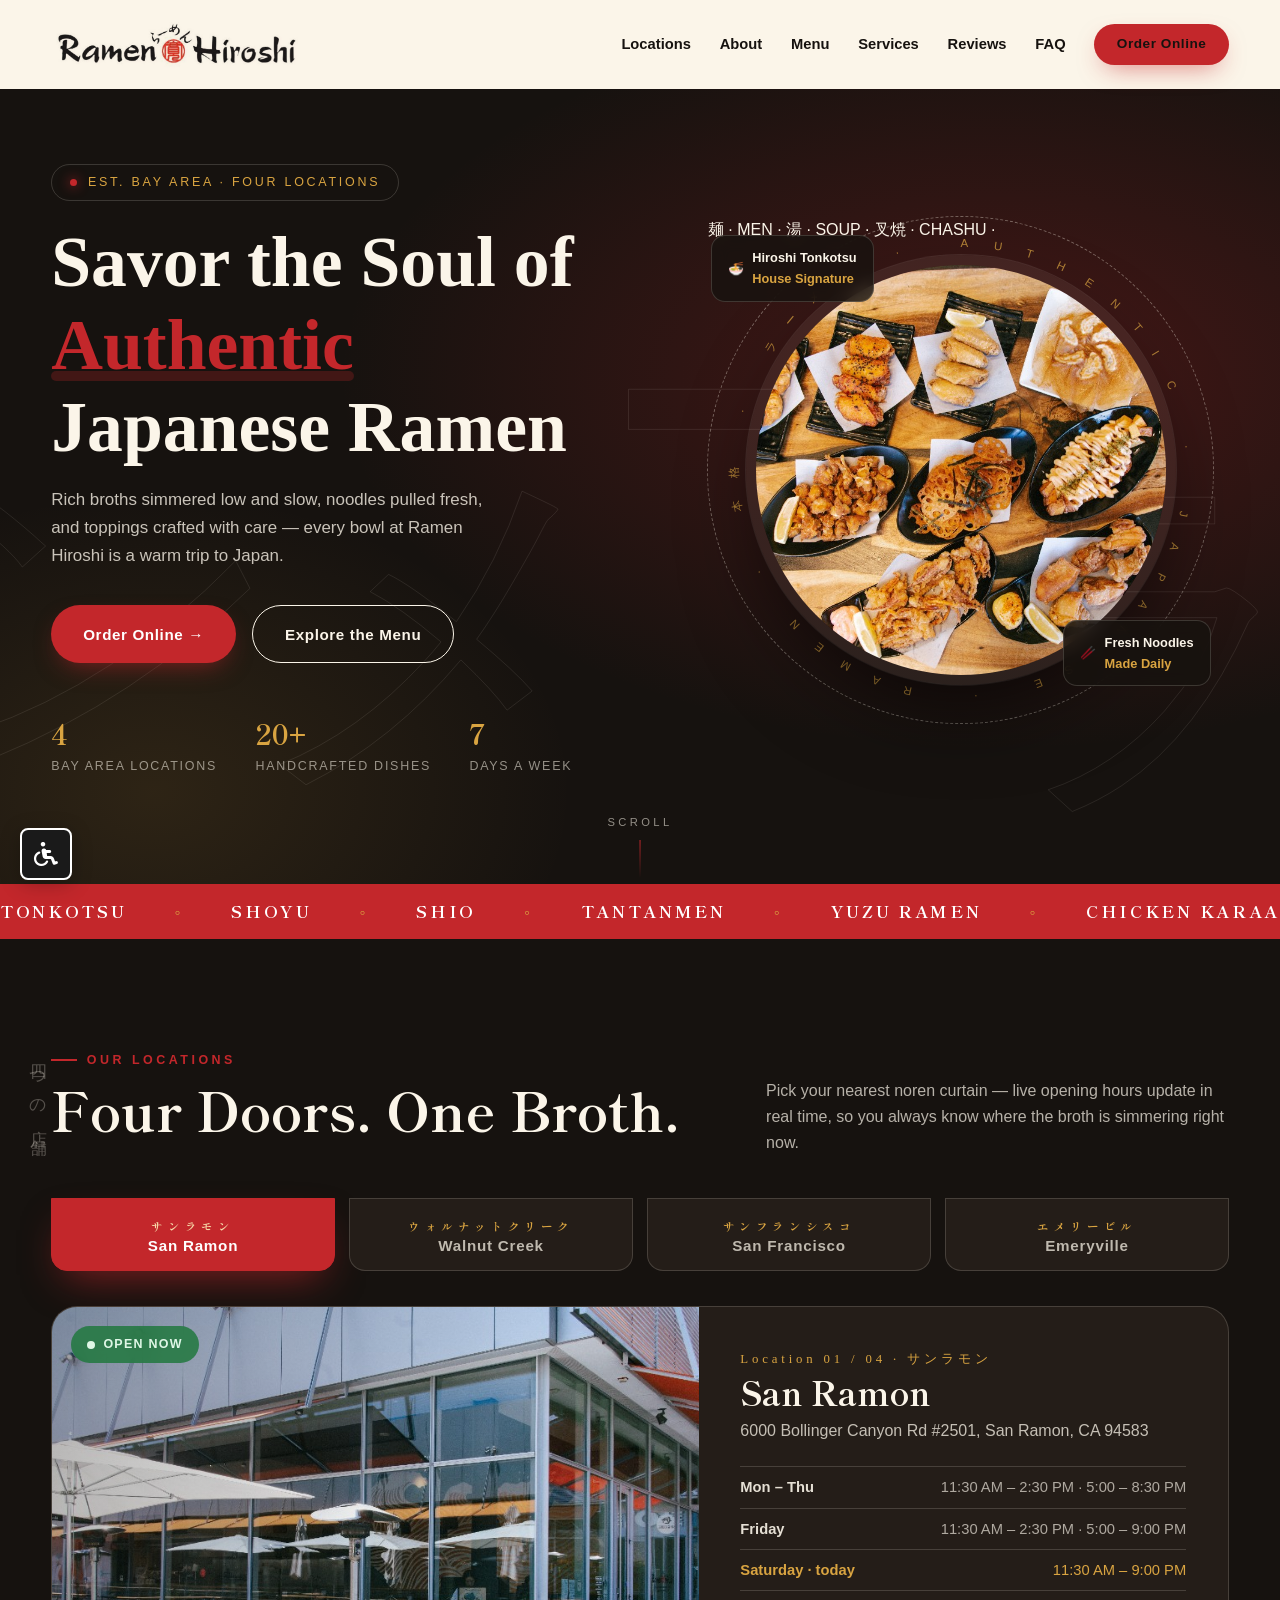
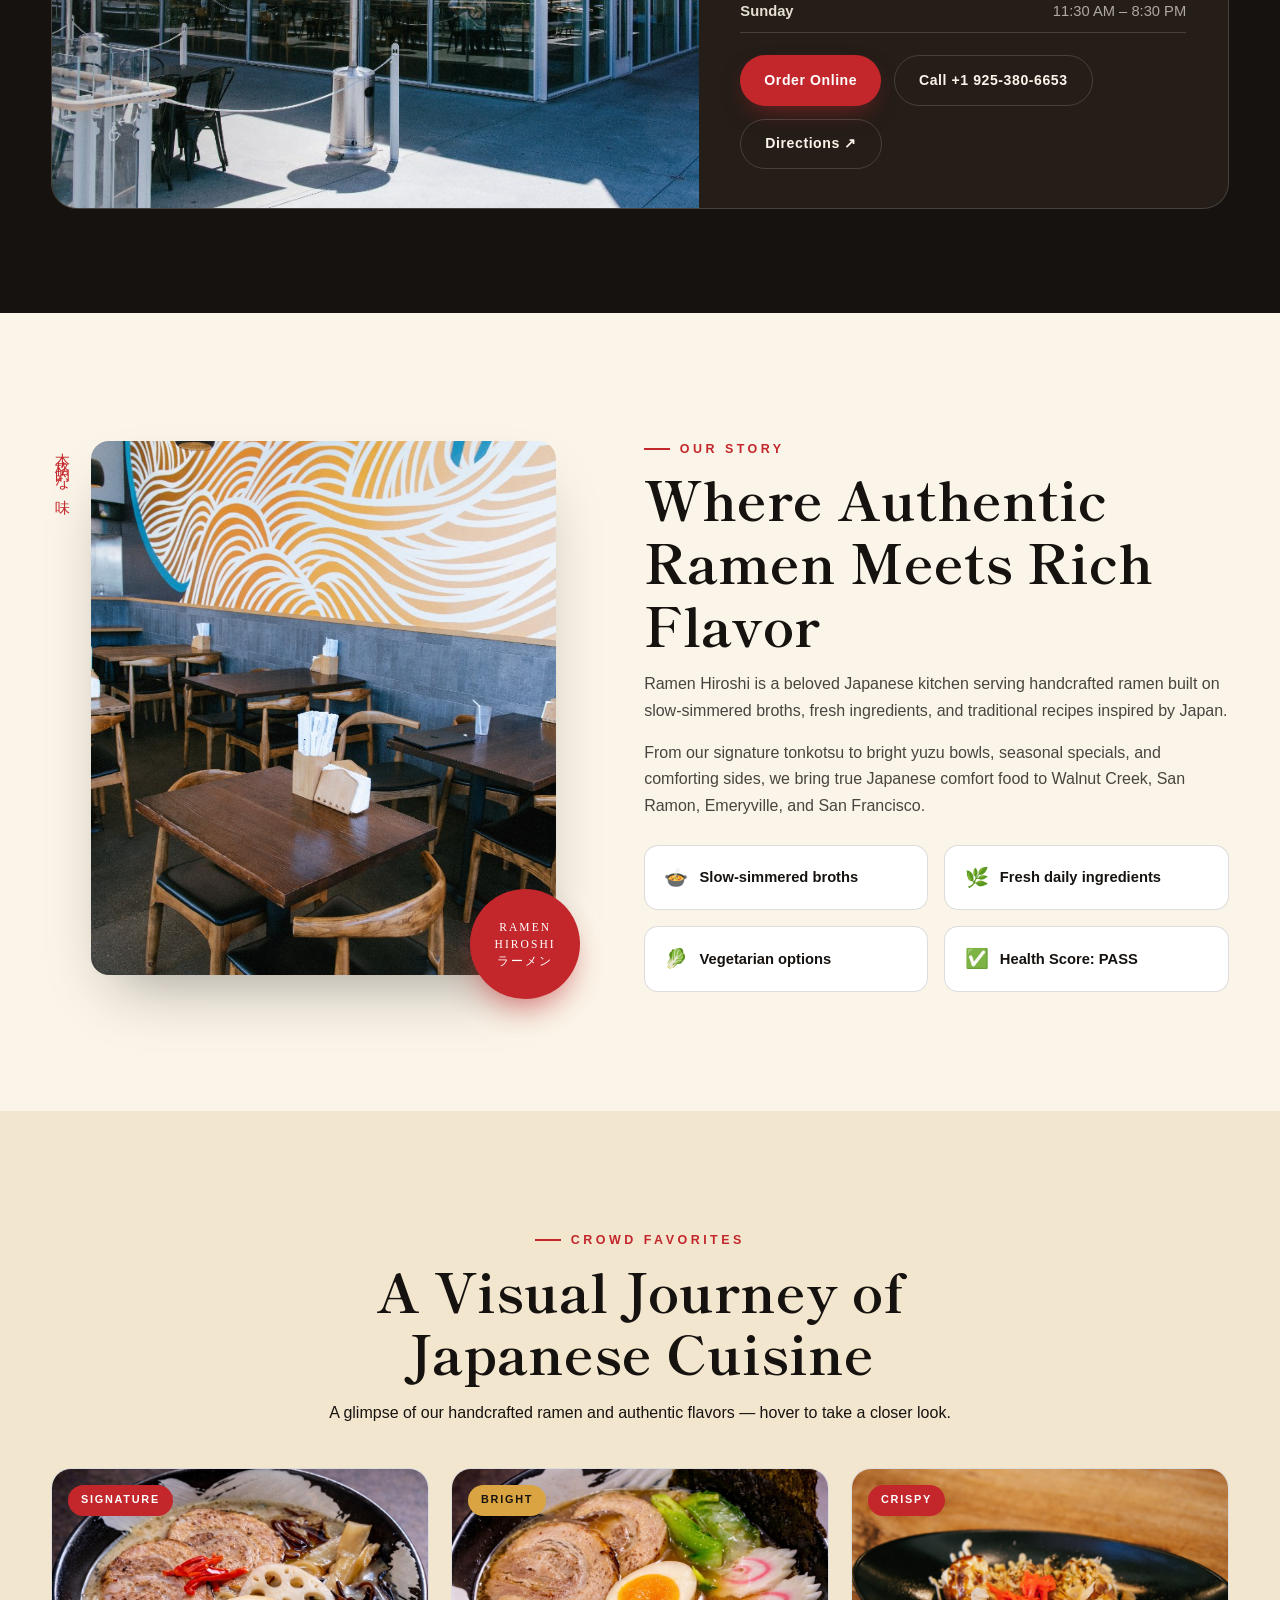
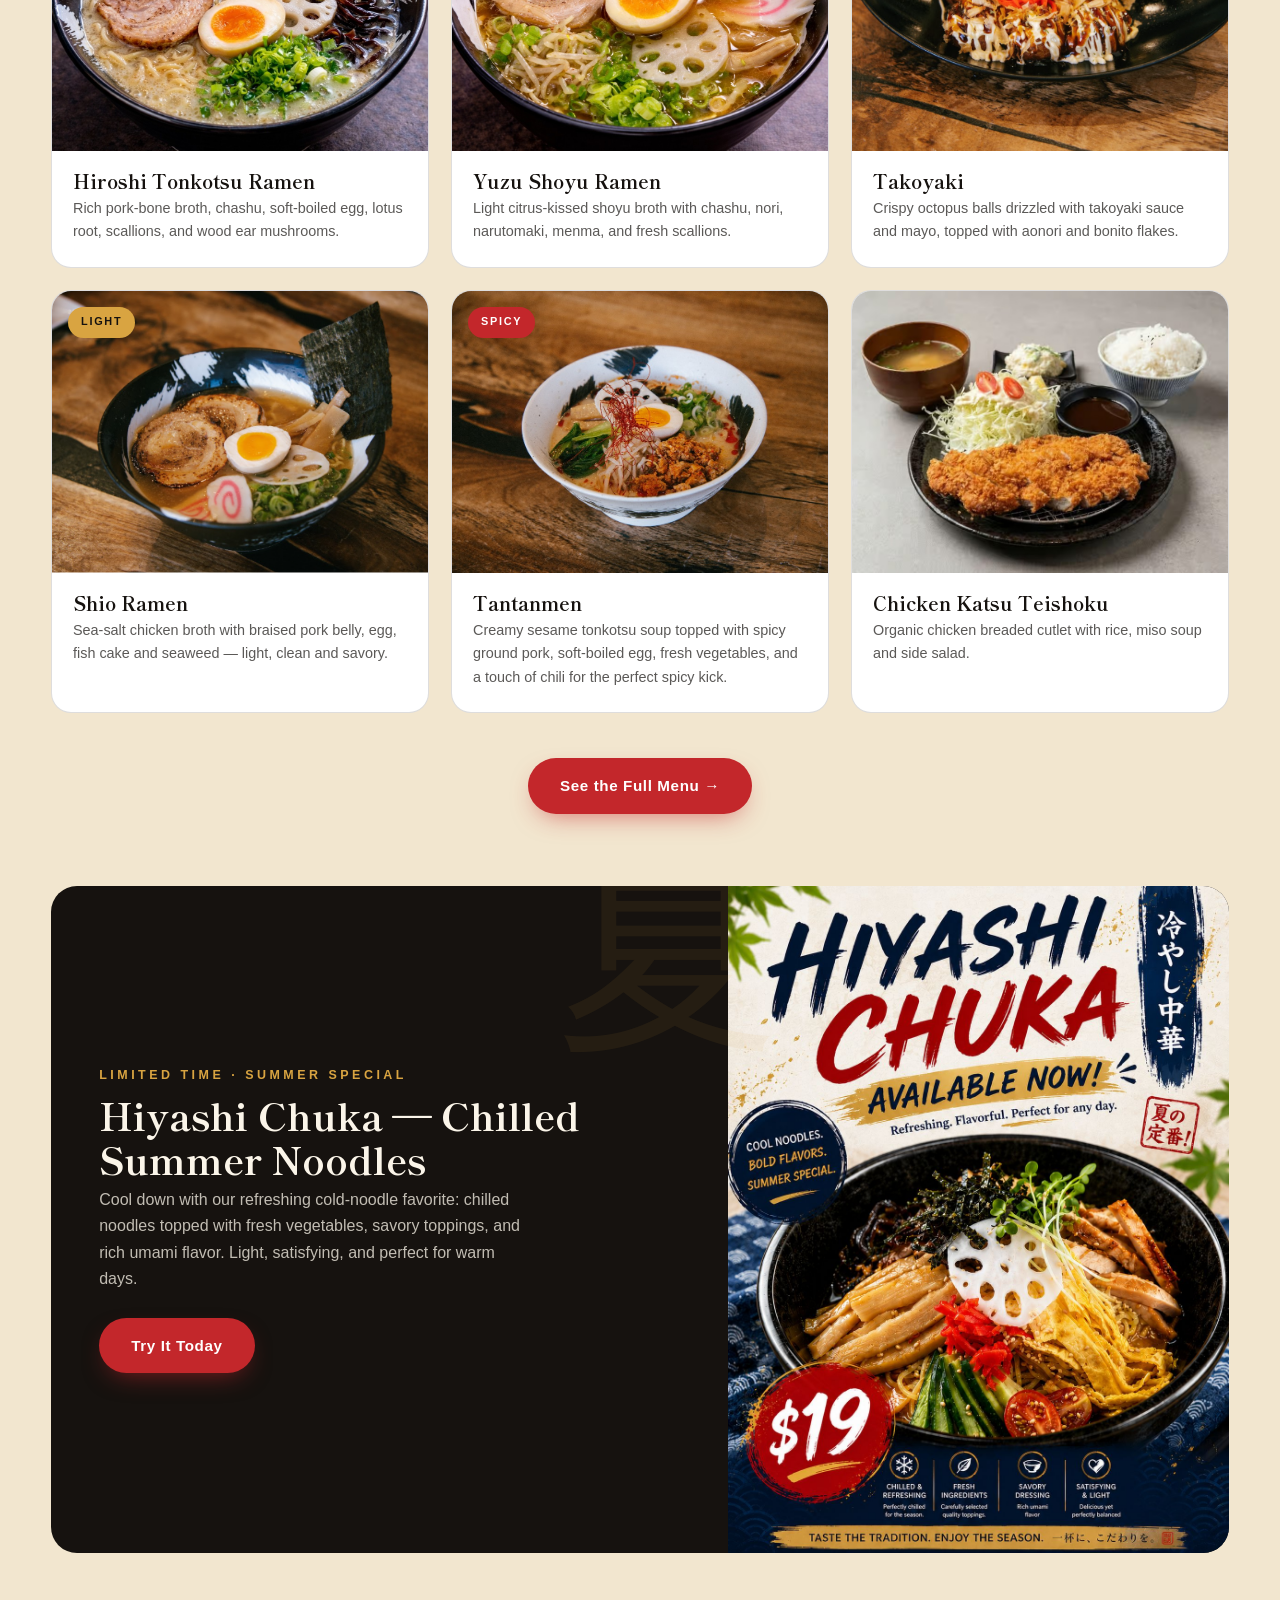
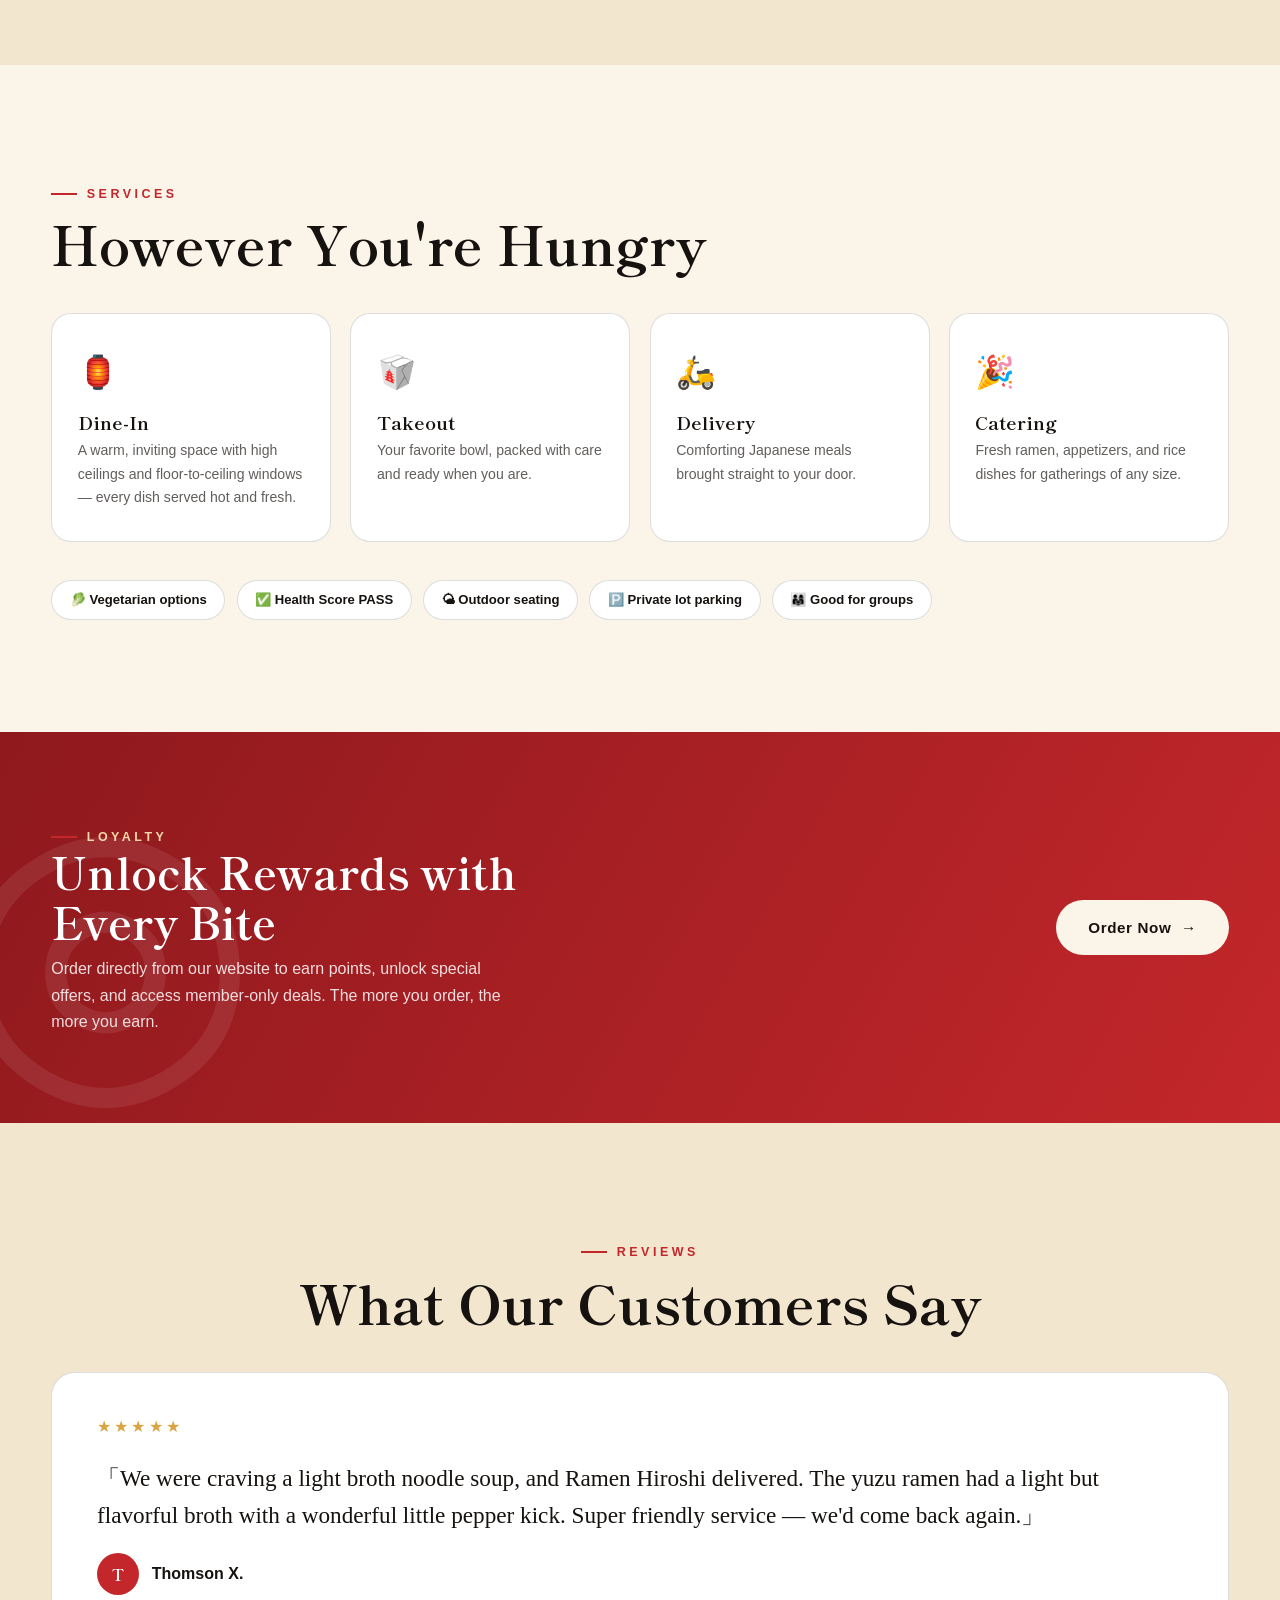
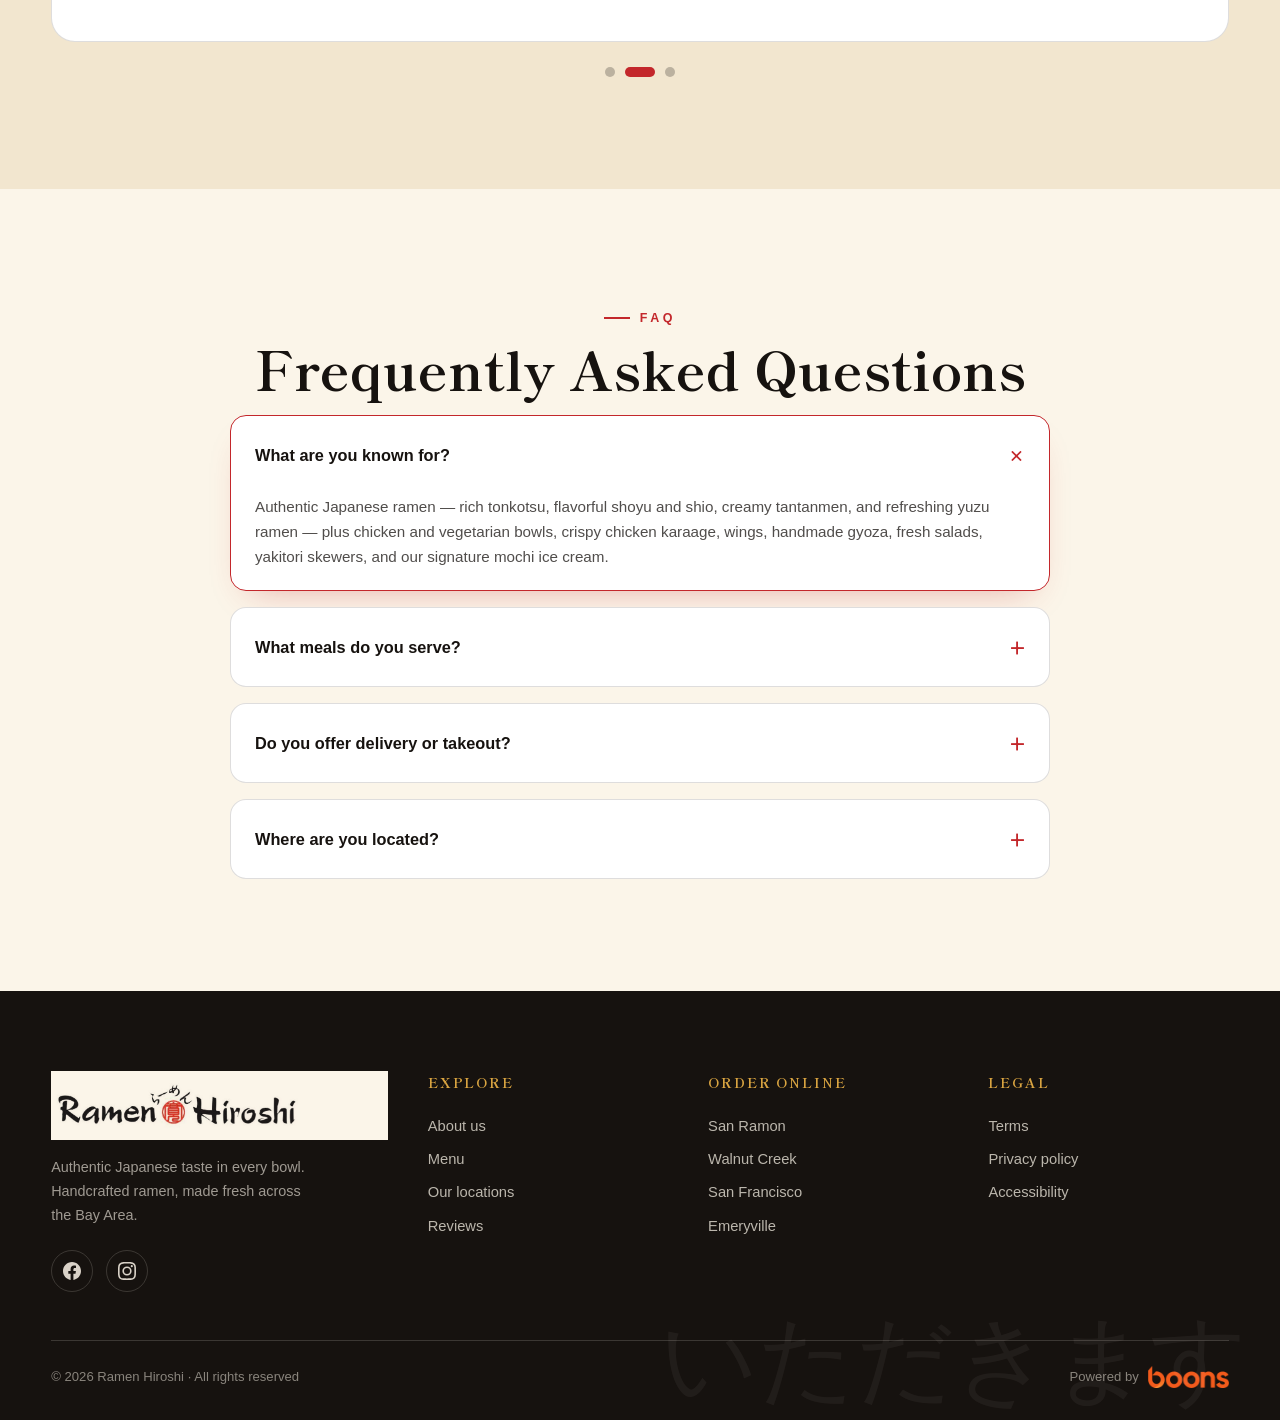
==== commit 212db25f: "Serve menu dish photos from local assets and refresh homepage Shio Ramen highlight. EOF  Co-authored" ====
--- a/index.html
+++ b/index.html
@@ -443,7 +443,7 @@
       <article class="dish reveal"><span class="tag">Signature</span><figure><img src="assets/hiroshi-tonkotsu-ramen.png" alt="Hiroshi Tonkotsu Ramen"></figure><div class="body"><h3>Hiroshi Tonkotsu Ramen</h3><p>Rich pork-bone broth, chashu, soft-boiled egg, lotus root, scallions, and wood ear mushrooms.</p></div></article>
       <article class="dish reveal d1"><span class="tag gold">Bright</span><figure><img src="assets/yuzu-shoyu-ramen.png" alt="Yuzu Shoyu Ramen"></figure><div class="body"><h3>Yuzu Shoyu Ramen</h3><p>Light citrus-kissed shoyu broth with chashu, nori, narutomaki, menma, and fresh scallions.</p></div></article>
       <article class="dish reveal d2"><span class="tag">Crispy</span><figure><img src="assets/takoyaki.png" alt="Takoyaki topped with sauce and bonito flakes"></figure><div class="body"><h3>Takoyaki</h3><p>Crispy octopus balls drizzled with takoyaki sauce and mayo, topped with aonori and bonito flakes.</p></div></article>
-      <article class="dish reveal d3"><span class="tag gold">Light</span><figure><img src="assets/shio-chicken-ramen.png" alt="Shio Chicken Ramen"></figure><div class="body"><h3>Shio Chicken Ramen</h3><p>Sea salt chicken broth topped with braised chicken, soft-boiled egg, fish cake, fresh vegetables, bamboo shoots, and seaweed.</p></div></article>
+      <article class="dish reveal d3"><span class="tag gold">Light</span><figure><img src="assets/shio-ramen.png" alt="Shio Ramen"></figure><div class="body"><h3>Shio Ramen</h3><p>Sea-salt chicken broth with braised pork belly, egg, fish cake and seaweed — light, clean and savory.</p></div></article>
       <article class="dish reveal d4"><span class="tag">Spicy</span><figure><img src="assets/tantanmen.png" alt="Tantanmen"></figure><div class="body"><h3>Tantanmen</h3><p>Creamy sesame tonkotsu soup topped with spicy ground pork, soft-boiled egg, fresh vegetables, and a touch of chili for the perfect spicy kick.</p></div></article>
       <article class="dish reveal"><figure><img src="assets/chicken-katsu-teishoku.png" alt="Chicken Katsu Teishoku"></figure><div class="body"><h3>Chicken Katsu Teishoku</h3><p>Organic chicken breaded cutlet with rice, miso soup and side salad.</p></div></article>
     </div>
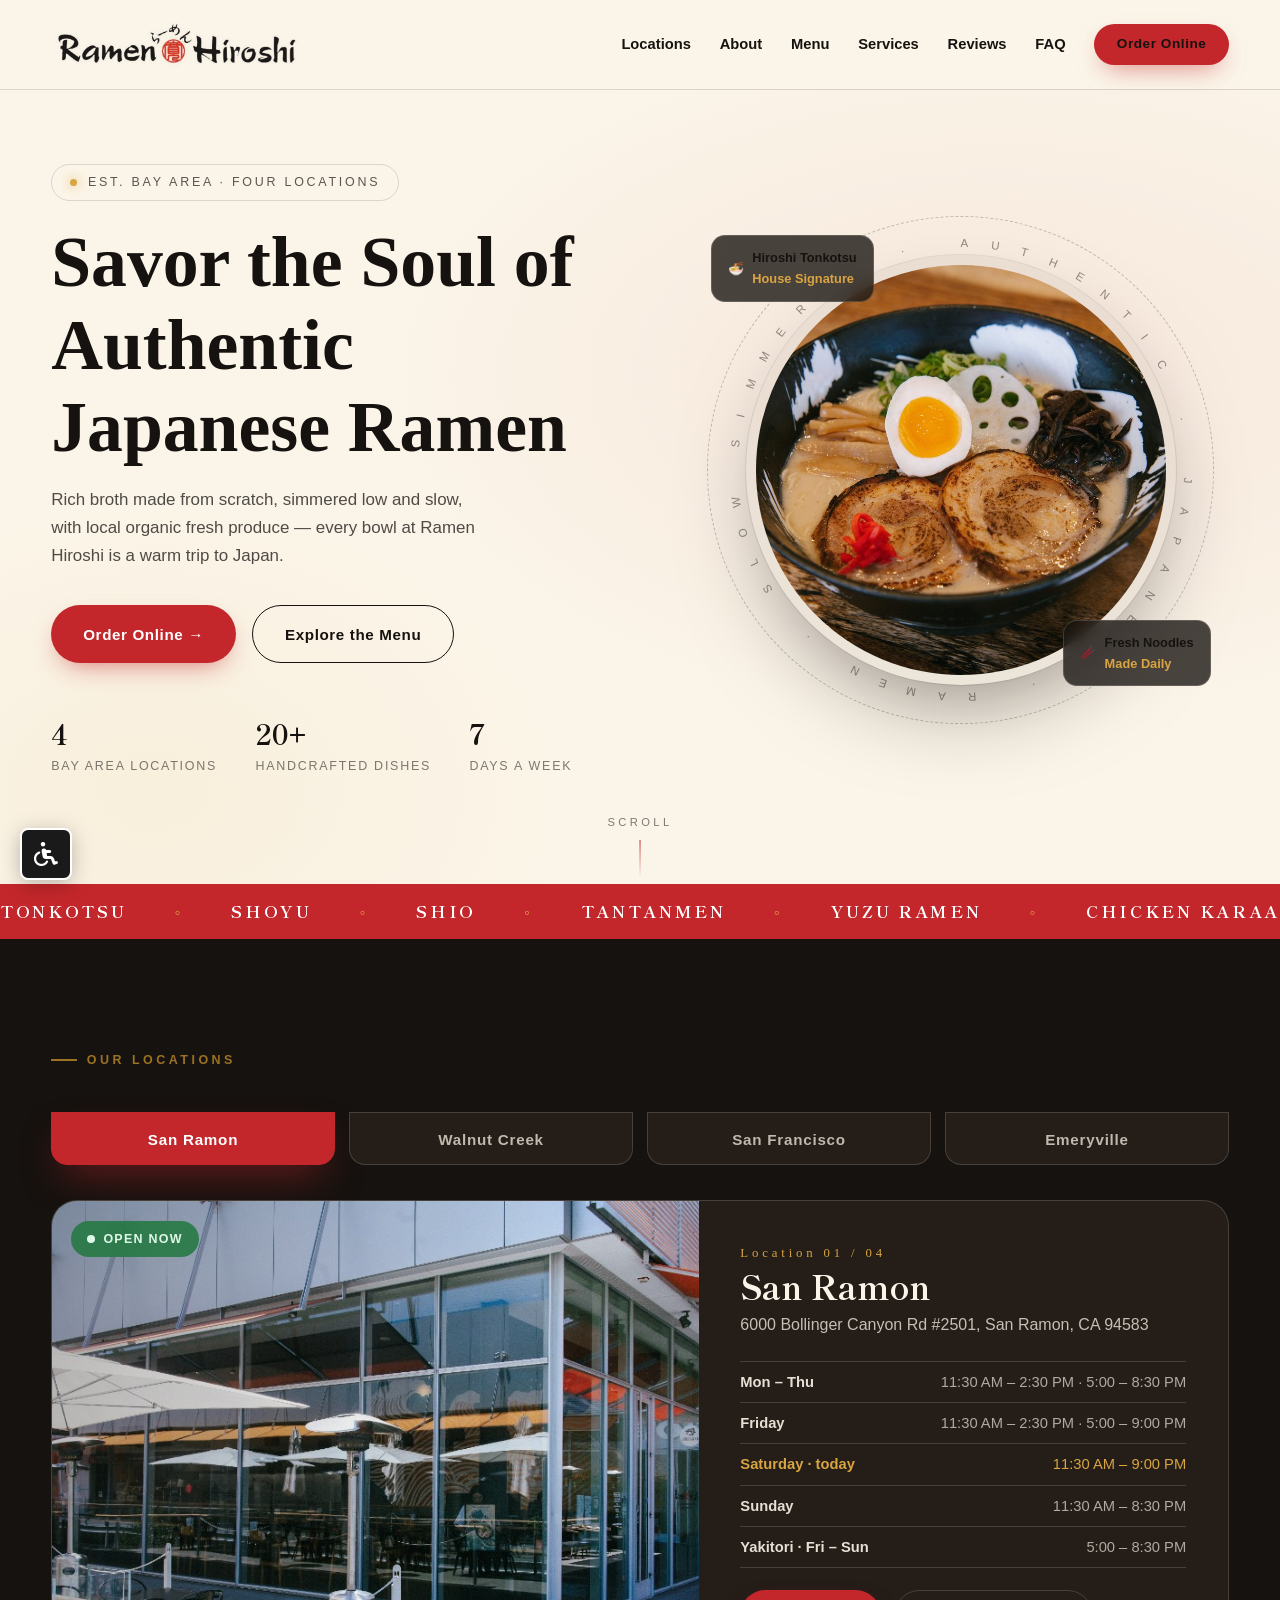
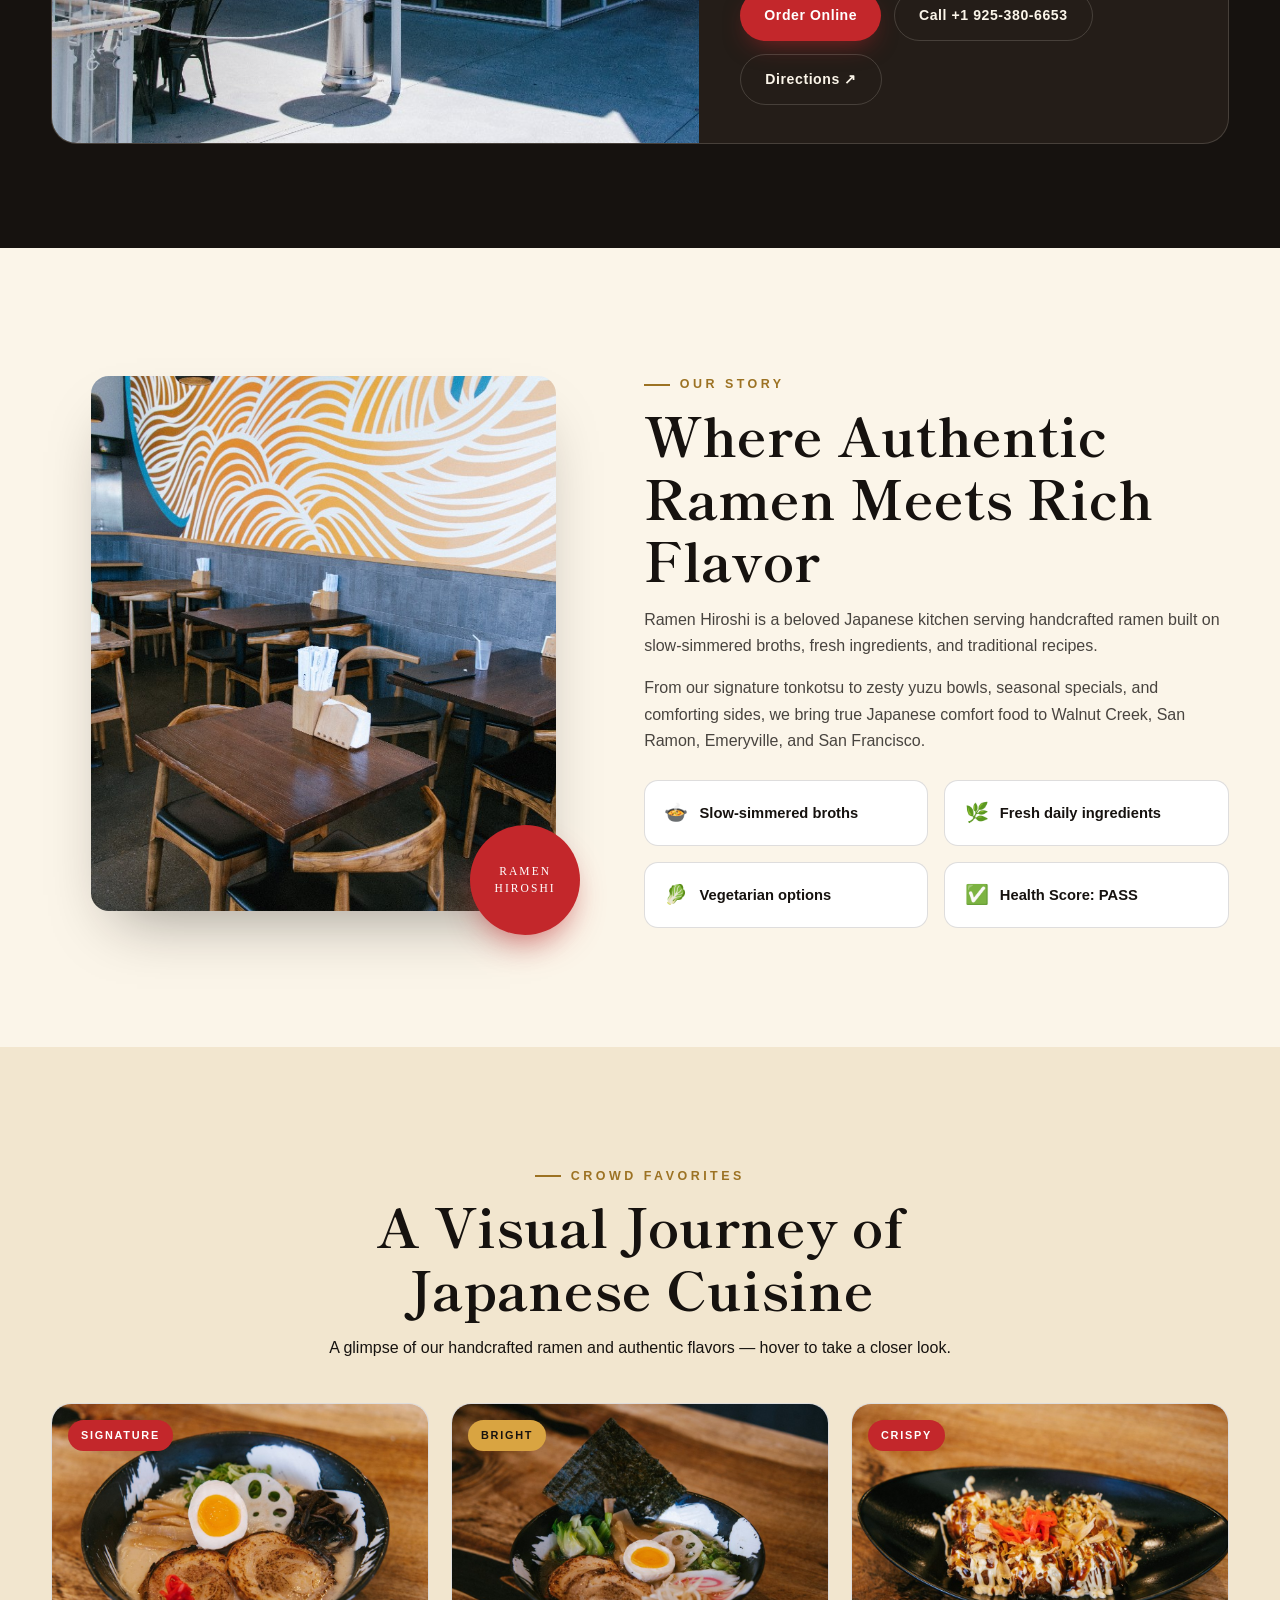
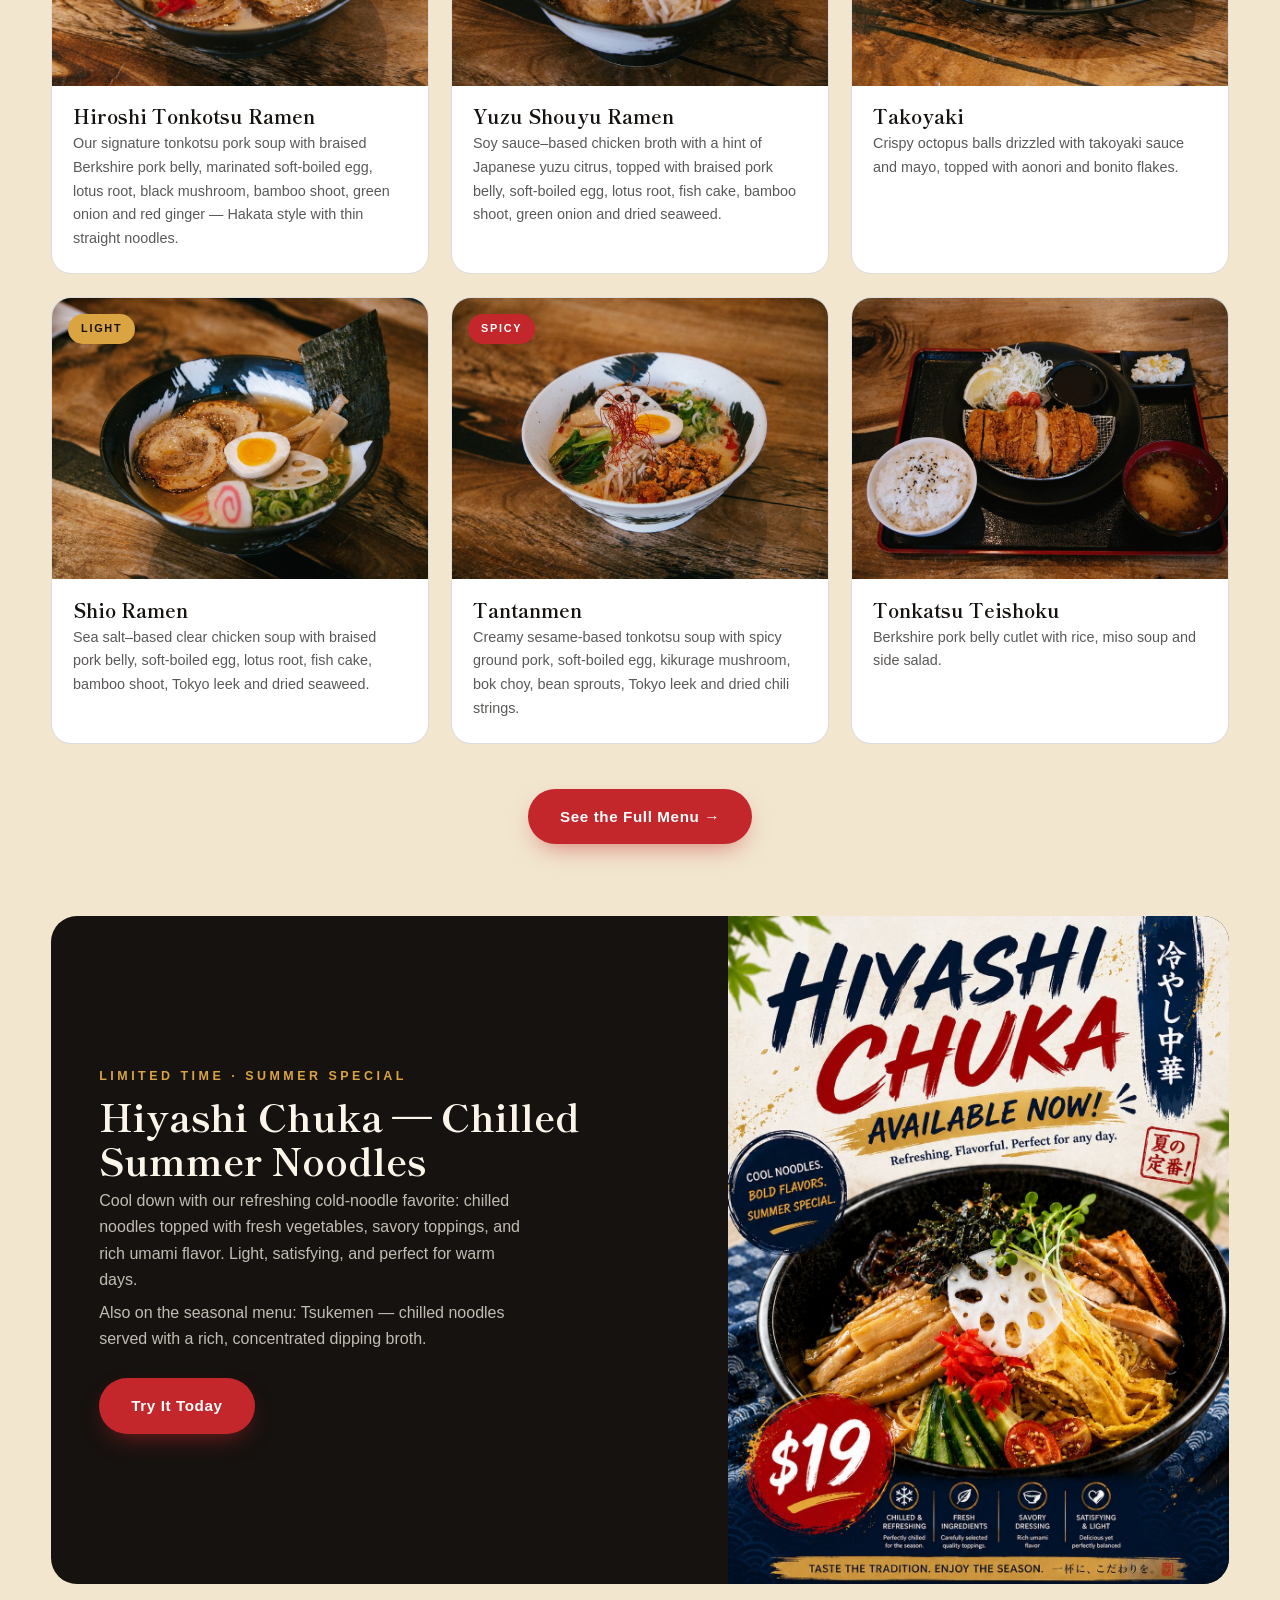
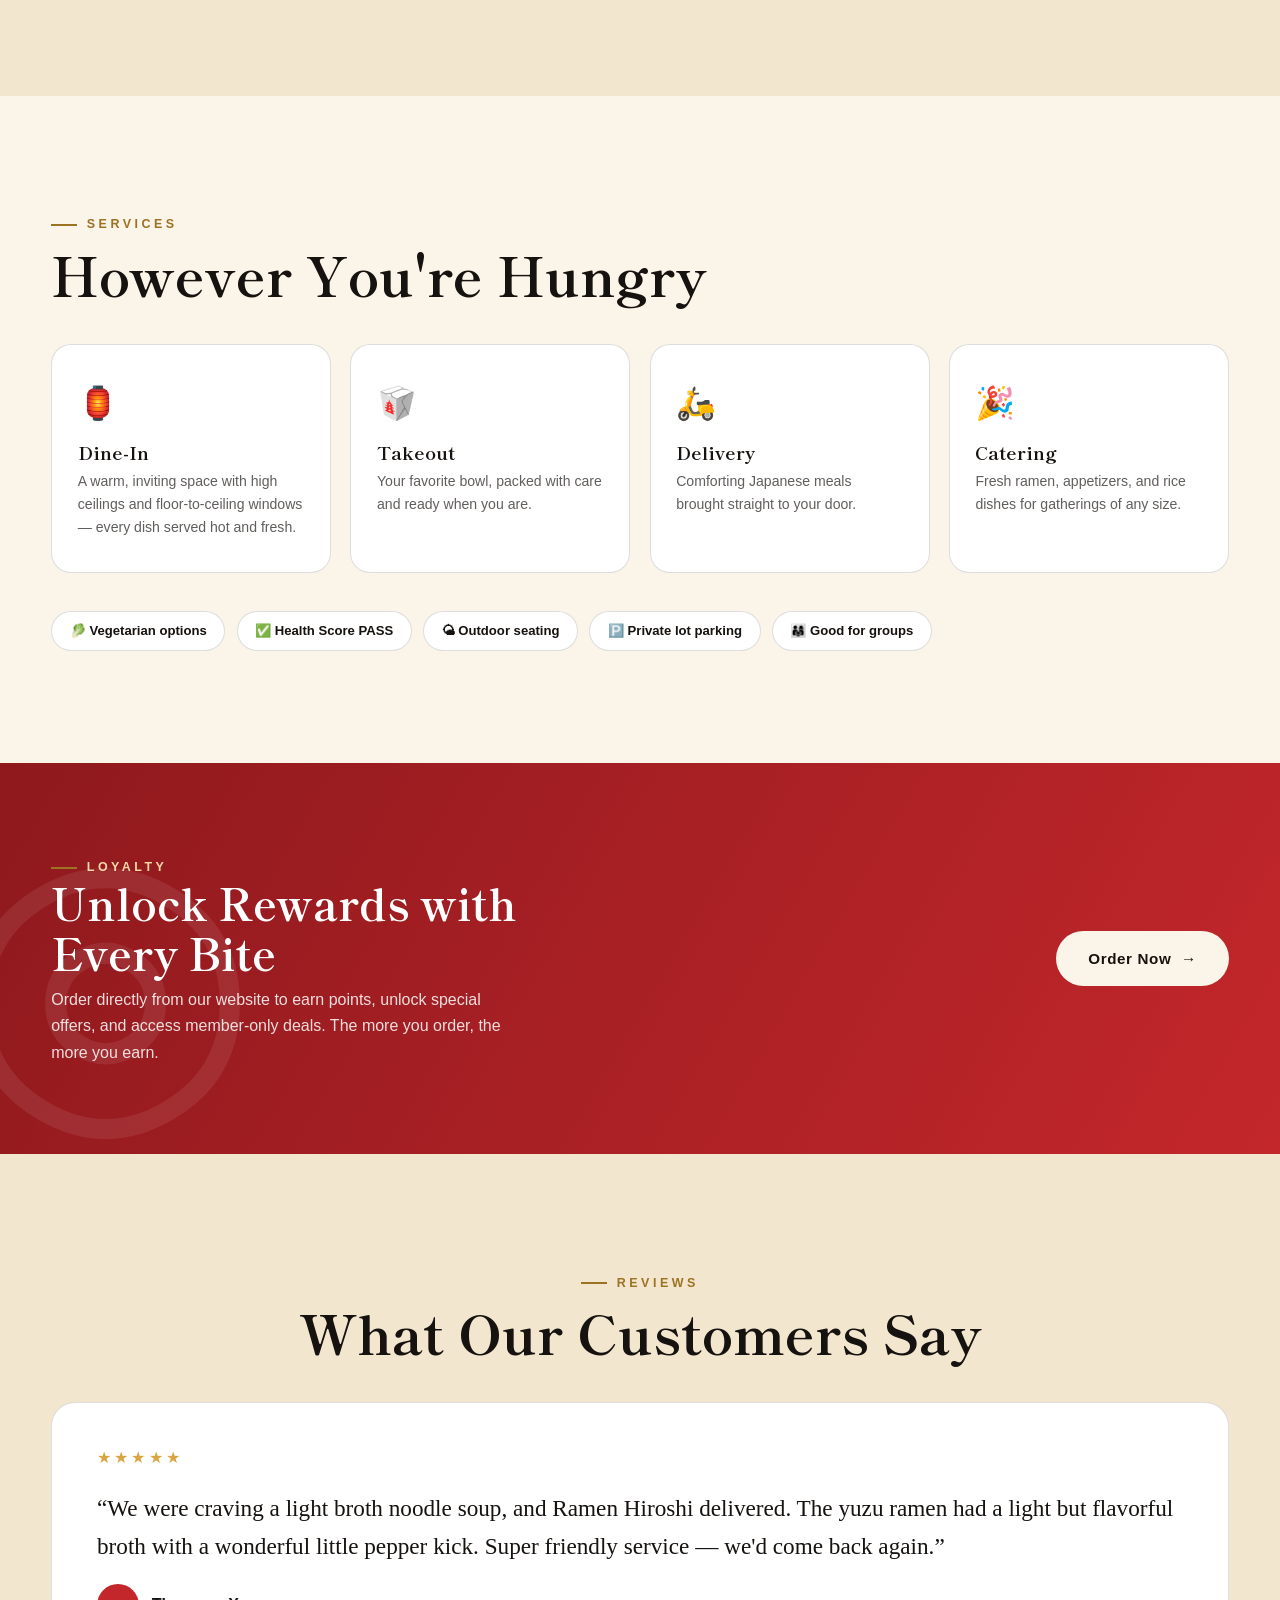
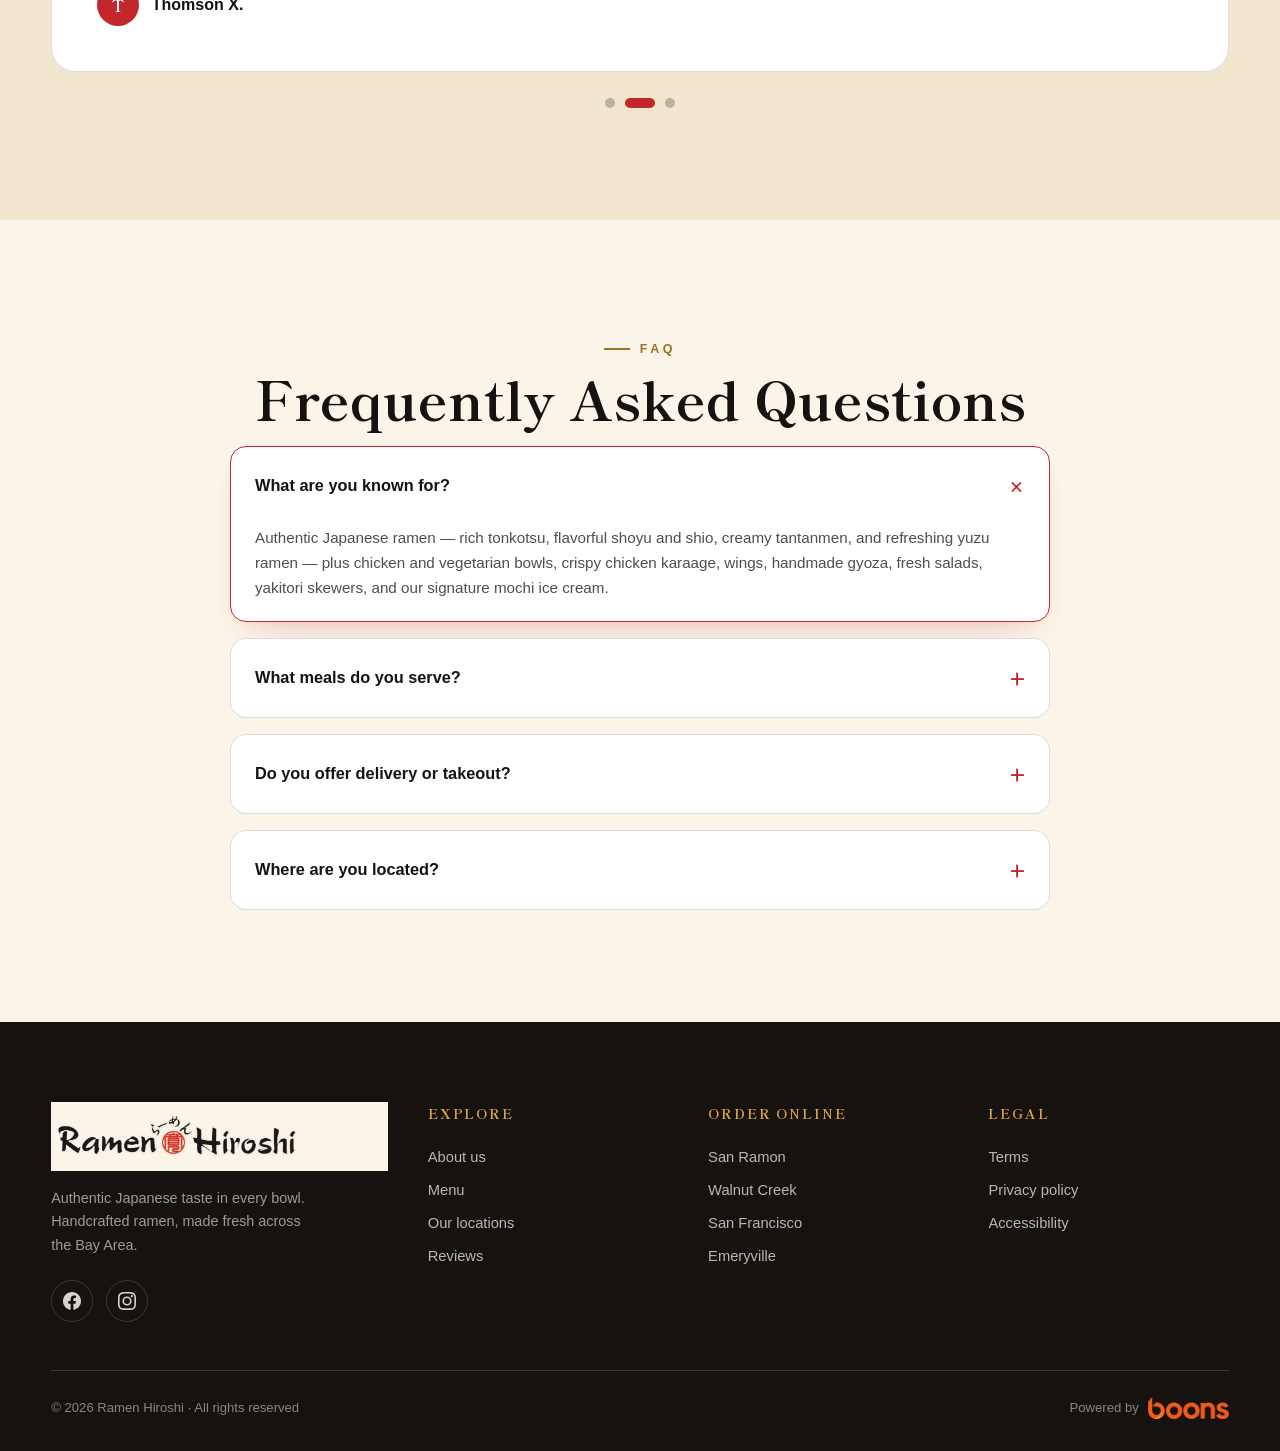
==== commit 5f1230fc: "Align menus with official PDF and DoorDash, add new categories and Drive dish photos, lighten hero, " ====
--- a/index.html
+++ b/index.html
@@ -34,12 +34,12 @@
 a{color:inherit;text-decoration:none}
 button{font-family:inherit;cursor:pointer;border:none;background:none;color:inherit}
 h1,h2,h3,.disp{font-family:var(--disp);font-weight:700;line-height:1.15}
-::selection{background:var(--red);color:var(--paper)}
+::selection{background:var(--ink);color:var(--paper)}
 
 /* ---------- utilities ---------- */
 .wrap{width:min(1180px,92%);margin:0 auto}
-.eyebrow{display:inline-flex;align-items:center;gap:.6rem;font-size:.78rem;font-weight:700;letter-spacing:.28em;text-transform:uppercase;color:var(--red)}
-.eyebrow::before{content:"";width:26px;height:2px;background:var(--red)}
+.eyebrow{display:inline-flex;align-items:center;gap:.6rem;font-size:.78rem;font-weight:700;letter-spacing:.28em;text-transform:uppercase;color:#9c7223}
+.eyebrow::before{content:"";width:26px;height:2px;background:#9c7223}
 .sec-title{font-size:clamp(2rem,4.4vw,3.4rem);margin:.5rem 0 1rem}
 .btn{display:inline-flex;align-items:center;gap:.6rem;padding:.95rem 2rem;border-radius:999px;font-weight:700;font-size:.95rem;letter-spacing:.04em;transition:transform .35s var(--ease),box-shadow .35s var(--ease),background .3s}
 .btn-red{background:var(--red);color:#fff;box-shadow:0 10px 26px -10px rgba(195,39,43,.65)}
@@ -79,40 +79,36 @@
 nav.open .burger span:nth-child(3){transform:translateY(-7.5px) rotate(-45deg)}
 
 /* ---------- hero ---------- */
-.hero{position:relative;min-height:100svh;background:var(--ink);color:var(--paper);display:flex;align-items:center;overflow:hidden}
-.hero::before{content:"";position:absolute;inset:0;background:radial-gradient(1100px 620px at 78% 42%,rgba(195,39,43,.28),transparent 60%),radial-gradient(700px 500px at 12% 88%,rgba(217,164,65,.12),transparent 60%)}
-.kanji-bg{position:absolute;right:-2%;top:50%;transform:translateY(-50%);font-family:var(--disp);font-size:clamp(14rem,30vw,26rem);line-height:.9;color:transparent;-webkit-text-stroke:1px rgba(251,245,233,.09);writing-mode:vertical-rl;user-select:none;pointer-events:none;letter-spacing:.05em}
+.hero{position:relative;min-height:100svh;background:var(--paper);color:var(--ink);display:flex;align-items:center;overflow:hidden}
+.hero::before{content:"";position:absolute;inset:0;background:radial-gradient(1100px 620px at 78% 42%,rgba(195,39,43,.07),transparent 60%),radial-gradient(700px 500px at 12% 88%,rgba(217,164,65,.08),transparent 60%)}
 .hero .wrap{position:relative;z-index:2;display:grid;grid-template-columns:1.05fr .95fr;gap:3rem;align-items:center;padding:7.5rem 0 5rem}
-.hero-tag{display:inline-flex;align-items:center;gap:.7rem;border:1px solid var(--line-light);border-radius:999px;padding:.45rem 1.1rem;font-size:.78rem;letter-spacing:.22em;text-transform:uppercase;color:var(--gold)}
-.hero-tag i{width:7px;height:7px;border-radius:50%;background:var(--red);box-shadow:0 0 12px var(--red);animation:pulse 2s infinite}
+.hero-tag{display:inline-flex;align-items:center;gap:.7rem;border:1px solid var(--line);border-radius:999px;padding:.45rem 1.1rem;font-size:.78rem;letter-spacing:.22em;text-transform:uppercase;color:rgba(22,18,15,.7)}
+.hero-tag i{width:7px;height:7px;border-radius:50%;background:var(--gold);box-shadow:0 0 12px var(--gold);animation:pulse 2s infinite}
 @keyframes pulse{50%{transform:scale(1.5);opacity:.6}}
 .hero h1{font-size:clamp(2.7rem,5.6vw,4.6rem);font-weight:800;margin:1.3rem 0 1.1rem}
-.hero h1 em{font-style:normal;color:var(--red);position:relative}
-.hero h1 em::after{content:"";position:absolute;left:0;bottom:.06em;width:100%;height:.14em;background:var(--red);opacity:.25;border-radius:99px}
-.hero p{max-width:46ch;color:rgba(251,245,233,.78);font-size:1.06rem}
+.hero p{max-width:46ch;color:rgba(22,18,15,.75);font-size:1.06rem}
 .hero-ctas{display:flex;gap:1rem;margin-top:2.2rem;flex-wrap:wrap}
 .hero-stats{display:flex;gap:2.4rem;margin-top:3rem;flex-wrap:wrap}
-.hero-stats div b{font-family:var(--disp);font-size:1.7rem;color:var(--gold)}
-.hero-stats div span{display:block;font-size:.78rem;letter-spacing:.14em;text-transform:uppercase;color:rgba(251,245,233,.55)}
+.hero-stats div b{font-family:var(--disp);font-size:1.7rem;color:var(--ink)}
+.hero-stats div span{display:block;font-size:.78rem;letter-spacing:.14em;text-transform:uppercase;color:rgba(22,18,15,.55)}
 
 /* bowl + steam */
 .bowl-stage{position:relative;display:grid;place-items:center;width:100%;max-width:min(500px,92vw);margin:0 auto;padding:1.25rem 0;overflow:visible}
 .bowl-visual{position:relative;display:grid;place-items:center;width:min(430px,80vw);aspect-ratio:1;overflow:visible;margin:0 auto}
-.bowl-ring{position:absolute;left:50%;top:50%;width:118%;aspect-ratio:1;margin-left:-59%;margin-top:-59%;border-radius:50%;border:1px dashed rgba(251,245,233,.35);animation:spin 40s linear infinite;z-index:1;pointer-events:none}
-.bowl-ring::before{content:"麺 · MEN · 湯 · SOUP · 叉焼 · CHASHU · ";position:absolute;inset:0}
+.bowl-ring{position:absolute;left:50%;top:50%;width:118%;aspect-ratio:1;margin-left:-59%;margin-top:-59%;border-radius:50%;border:1px dashed rgba(22,18,15,.25);animation:spin 40s linear infinite;z-index:1;pointer-events:none}
 @keyframes spin{to{transform:rotate(360deg)}}
 .orbit-txt{position:absolute;left:50%;top:50%;width:118%;aspect-ratio:1;margin-left:-59%;margin-top:-59%;animation:spin 46s linear infinite reverse;pointer-events:none;z-index:2}
-.orbit-txt span{position:absolute;left:50%;top:50%;font-size:.72rem;letter-spacing:.3em;text-transform:uppercase;color:rgba(217,164,65,.75);transform-origin:0 0}
-.bowl{position:relative;z-index:3;width:100%;aspect-ratio:1;border-radius:50%;object-fit:cover;border:10px solid rgba(251,245,233,.06);box-shadow:0 40px 90px -30px rgba(0,0,0,.8),0 0 0 1px rgba(251,245,233,.1);animation:float 6s ease-in-out infinite}
+.orbit-txt span{position:absolute;left:50%;top:50%;font-size:.72rem;letter-spacing:.3em;text-transform:uppercase;color:rgba(22,18,15,.45);transform-origin:0 0}
+.bowl{position:relative;z-index:3;width:100%;aspect-ratio:1;border-radius:50%;object-fit:cover;border:10px solid rgba(22,18,15,.06);box-shadow:0 40px 90px -30px rgba(22,18,15,.5),0 0 0 1px rgba(22,18,15,.08);animation:float 6s ease-in-out infinite}
 @keyframes float{50%{transform:translateY(-14px)}}
 .steam{position:absolute;bottom:78%;left:50%;pointer-events:none;z-index:3}
-.steam i{position:absolute;bottom:0;width:9px;height:9px;border-radius:50%;background:rgba(251,245,233,.5);filter:blur(6px);opacity:0;animation:rise 4.2s ease-in infinite}
+.steam i{position:absolute;bottom:0;width:9px;height:9px;border-radius:50%;background:rgba(22,18,15,.25);filter:blur(6px);opacity:0;animation:rise 4.2s ease-in infinite}
 @keyframes rise{0%{opacity:0;transform:translate(0,0) scale(.6)}15%{opacity:.85}100%{opacity:0;transform:translate(var(--dx,0),-190px) scale(2.6)}}
 .chip{position:absolute;background:rgba(22,18,15,.78);backdrop-filter:blur(8px);border:1px solid var(--line-light);border-radius:14px;padding:.7rem 1rem;font-size:.8rem;font-weight:700;display:flex;align-items:center;gap:.55rem;animation:float 7s ease-in-out infinite;z-index:5;white-space:nowrap}
 .chip b{color:var(--gold)}
 .chip.c1{top:0;left:0;animation-delay:.8s}
 .chip.c2{bottom:4%;right:0;animation-delay:1.6s}
-.scroll-cue{position:absolute;bottom:1.4rem;left:50%;transform:translateX(-50%);z-index:5;font-size:.7rem;letter-spacing:.3em;text-transform:uppercase;color:rgba(251,245,233,.55);display:flex;flex-direction:column;align-items:center;gap:.5rem}
+.scroll-cue{position:absolute;bottom:1.4rem;left:50%;transform:translateX(-50%);z-index:5;font-size:.7rem;letter-spacing:.3em;text-transform:uppercase;color:rgba(22,18,15,.55);display:flex;flex-direction:column;align-items:center;gap:.5rem}
 .scroll-cue::after{content:"";width:1px;height:38px;background:linear-gradient(var(--red),transparent);animation:drip 1.8s infinite}
 @keyframes drip{from{transform:scaleY(0);transform-origin:top}to{transform:scaleY(1);transform-origin:top}}
 
@@ -126,9 +122,7 @@
 
 /* ---------- locations (signature) ---------- */
 .loc-sec{background:var(--ink);color:var(--paper);padding:7.5rem 0 6.5rem;position:relative;overflow:hidden}
-.loc-sec .kanji-side{position:absolute;left:1.5rem;top:8rem;writing-mode:vertical-rl;font-family:var(--disp);font-size:1.05rem;letter-spacing:.55em;color:rgba(251,245,233,.28)}
 .loc-head{display:flex;justify-content:space-between;align-items:flex-end;gap:2rem;flex-wrap:wrap;margin-bottom:2.6rem}
-.loc-head p{max-width:52ch;color:rgba(251,245,233,.7)}
 .noren{display:grid;grid-template-columns:repeat(4,1fr);gap:.9rem;margin-bottom:2.2rem}
 .noren button{position:relative;padding:1.15rem .6rem 1rem;background:var(--ink-2);border:1px solid var(--line-light);border-radius:0 0 16px 16px;color:rgba(251,245,233,.72);font-weight:700;font-size:.95rem;letter-spacing:.05em;transition:.35s var(--ease);transform-origin:top center;overflow:hidden}
 .noren button small{display:block;font-family:var(--disp);font-size:.72rem;letter-spacing:.4em;color:var(--gold);margin-bottom:.2rem}
@@ -168,7 +162,6 @@
 .about-img{position:relative;overflow:visible;padding:1rem 1.5rem 1.5rem 2.5rem}
 .about-img img{border-radius:var(--rad);aspect-ratio:4/4.6;object-fit:cover;box-shadow:0 30px 60px -25px rgba(22,18,15,.4);width:100%}
 .about-img .stamp{position:absolute;right:0;bottom:0;z-index:2;width:110px;height:110px;border-radius:50%;background:var(--red);color:#fff;display:grid;place-items:center;font-family:var(--disp);text-align:center;font-size:.72rem;letter-spacing:.18em;line-height:1.5;box-shadow:0 16px 34px -12px rgba(195,39,43,.7);animation:spin 24s linear infinite}
-.about-img .vtxt{position:absolute;left:0;top:1rem;writing-mode:vertical-rl;font-family:var(--disp);letter-spacing:.5em;font-size:.95rem;color:var(--red)}
 .about p{color:rgba(22,18,15,.78);margin-bottom:1rem}
 .about-feats{display:grid;grid-template-columns:1fr 1fr;gap:1rem;margin-top:1.6rem}
 .about-feats div{border:1px solid var(--line);border-radius:14px;padding:1rem 1.2rem;font-weight:700;font-size:.92rem;display:flex;gap:.7rem;align-items:center;background:#fff;transition:.35s var(--ease)}
@@ -192,7 +185,6 @@
 
 /* summer special */
 .special{margin-top:4.5rem;background:var(--ink);color:var(--paper);border-radius:26px;display:grid;grid-template-columns:1.15fr .85fr;overflow:hidden;position:relative}
-.special::before{content:"夏";position:absolute;right:38%;top:-18%;font-family:var(--disp);font-size:14rem;color:rgba(217,164,65,.08);pointer-events:none}
 .special .txt{padding:3rem;display:flex;flex-direction:column;justify-content:center;gap:.4rem}
 .special h3{font-size:clamp(1.6rem,3vw,2.4rem)}
 .special p{color:rgba(251,245,233,.75);max-width:48ch}
@@ -227,7 +219,7 @@
 .rev-stage{position:relative;margin-top:2.4rem;min-height:270px}
 .rev{position:absolute;inset:0;opacity:0;transform:translateY(18px);transition:.7s var(--ease);background:#fff;border:1px solid var(--line);border-radius:24px;padding:2.6rem 2.8rem;display:flex;flex-direction:column;gap:1.2rem;pointer-events:none}
 .rev.on{opacity:1;transform:none;pointer-events:auto}
-.rev q{font-family:var(--disp);font-size:clamp(1.1rem,2vw,1.45rem);line-height:1.6;quotes:"「" "」"}
+.rev q{font-family:var(--disp);font-size:clamp(1.1rem,2vw,1.45rem);line-height:1.6;quotes:"\201C" "\201D"}
 .rev .who{display:flex;align-items:center;gap:.8rem;font-weight:700}
 .rev .who i{font-style:normal;width:42px;height:42px;border-radius:50%;background:var(--red);color:#fff;display:grid;place-items:center;font-family:var(--disp)}
 .rev .stars{color:var(--gold);letter-spacing:.2em}
@@ -248,7 +240,6 @@
 
 /* ---------- footer ---------- */
 footer{background:var(--ink);color:var(--paper);padding:5rem 0 2rem;position:relative;overflow:hidden}
-footer::before{content:"いただきます";position:absolute;right:2rem;bottom:-1.2rem;font-family:var(--disp);font-size:6rem;color:rgba(251,245,233,.05);white-space:nowrap}
 .foot-grid{display:grid;grid-template-columns:1.4fr 1fr 1fr 1fr;gap:2.5rem;padding-bottom:3rem;border-bottom:1px solid var(--line-light)}
 .foot-grid h4{font-family:var(--disp);letter-spacing:.14em;text-transform:uppercase;font-size:.85rem;color:var(--gold);margin-bottom:1rem}
 .foot-grid a{display:block;padding:.28rem 0;color:rgba(251,245,233,.72);font-size:.92rem;transition:.25s}
@@ -298,7 +289,6 @@
   .hero p{margin:0 auto}
   .hero-ctas,.hero-stats{justify-content:center}
   .bowl-stage{margin-top:1.5rem}
-  .kanji-bg{opacity:.5}
   .loc-panel{grid-template-columns:1fr}
   .loc-photo{min-height:300px}
   .about .wrap{grid-template-columns:1fr;gap:3rem}
@@ -345,15 +335,14 @@
 
 <!-- ========== HERO ========== -->
 <header class="hero" id="top">
-  <div class="kanji-bg" aria-hidden="true">ラーメン</div>
   <div class="wrap">
     <div>
       <span class="hero-tag"><i></i> Est. Bay Area · Four Locations</span>
-      <h1>Savor the Soul of <em>Authentic</em> Japanese Ramen</h1>
-      <p>Rich broths simmered low and slow, noodles pulled fresh, and toppings crafted with care — every bowl at Ramen Hiroshi is a warm trip to Japan.</p>
+      <h1>Savor the Soul of Authentic Japanese Ramen</h1>
+      <p>Rich broth made from scratch, simmered low and slow, with local organic fresh produce — every bowl at Ramen Hiroshi is a warm trip to Japan.</p>
       <div class="hero-ctas">
         <a class="btn btn-red" href="#locations">Order Online →</a>
-        <a class="btn btn-ghost" href="#menu" style="color:var(--paper)">Explore the Menu</a>
+        <a class="btn btn-ghost" href="#menu">Explore the Menu</a>
       </div>
       <div class="hero-stats">
         <div><b>4</b><span>Bay Area locations</span></div>
@@ -366,7 +355,7 @@
         <div class="bowl-ring"></div>
         <div class="orbit-txt" id="orbit"></div>
         <div class="steam" id="steam"></div>
-        <img class="bowl" src="assets/banner.jpg" alt="Assortment of Japanese appetizers including gyoza, karaage, wings, and izakaya favorites">
+        <img class="bowl" src="assets/hiroshi-tonkotsu-ramen.jpg" alt="Hiroshi Tonkotsu Ramen with chashu, soft-boiled egg, lotus root and wood ear mushrooms">
       </div>
       <div class="chip c1">🍜 <div>Hiroshi Tonkotsu<br><b>House Signature</b></div></div>
       <div class="chip c2">🥢 <div>Fresh Noodles<br><b>Made Daily</b></div></div>
@@ -386,14 +375,11 @@
 
 <!-- ========== LOCATIONS ========== -->
 <section class="loc-sec" id="locations">
-  <div class="kanji-side" aria-hidden="true">四つの店舗</div>
   <div class="wrap">
     <div class="loc-head reveal">
       <div>
         <span class="eyebrow">Our Locations</span>
-        <h2 class="sec-title" style="color:var(--paper)">Four Doors. One Broth.</h2>
-      </div>
-      <p>Pick your nearest noren curtain — live opening hours update in real time, so you always know where the broth is simmering right now.</p>
+      </div>
     </div>
 
     <div class="noren reveal d1" id="norenTabs" role="tablist"></div>
@@ -412,15 +398,14 @@
 <section class="about" id="about">
   <div class="wrap">
     <div class="about-img reveal">
-      <span class="vtxt" aria-hidden="true">本格的な味</span>
       <img src="assets/about-interior.jpg" alt="Ramen Hiroshi dining room with wooden tables and a vibrant noodle-inspired wall mural">
-      <div class="stamp">RAMEN<br>HIROSHI<br>ラーメン</div>
+      <div class="stamp">RAMEN<br>HIROSHI</div>
     </div>
     <div class="reveal d1">
       <span class="eyebrow">Our Story</span>
       <h2 class="sec-title">Where Authentic Ramen Meets Rich Flavor</h2>
-      <p>Ramen Hiroshi is a beloved Japanese kitchen serving handcrafted ramen built on slow-simmered broths, fresh ingredients, and traditional recipes inspired by Japan.</p>
-      <p>From our signature tonkotsu to bright yuzu bowls, seasonal specials, and comforting sides, we bring true Japanese comfort food to Walnut Creek, San Ramon, Emeryville, and San Francisco.</p>
+      <p>Ramen Hiroshi is a beloved Japanese kitchen serving handcrafted ramen built on slow-simmered broths, fresh ingredients, and traditional recipes.</p>
+      <p>From our signature tonkotsu to zesty yuzu bowls, seasonal specials, and comforting sides, we bring true Japanese comfort food to Walnut Creek, San Ramon, Emeryville, and San Francisco.</p>
       <div class="about-feats">
         <div><i>🍲</i> Slow-simmered broths</div>
         <div><i>🌿</i> Fresh daily ingredients</div>
@@ -440,12 +425,12 @@
       <p>A glimpse of our handcrafted ramen and authentic flavors — hover to take a closer look.</p>
     </div>
     <div class="menu-grid">
-      <article class="dish reveal"><span class="tag">Signature</span><figure><img src="assets/hiroshi-tonkotsu-ramen.png" alt="Hiroshi Tonkotsu Ramen"></figure><div class="body"><h3>Hiroshi Tonkotsu Ramen</h3><p>Rich pork-bone broth, chashu, soft-boiled egg, lotus root, scallions, and wood ear mushrooms.</p></div></article>
-      <article class="dish reveal d1"><span class="tag gold">Bright</span><figure><img src="assets/yuzu-shoyu-ramen.png" alt="Yuzu Shoyu Ramen"></figure><div class="body"><h3>Yuzu Shoyu Ramen</h3><p>Light citrus-kissed shoyu broth with chashu, nori, narutomaki, menma, and fresh scallions.</p></div></article>
-      <article class="dish reveal d2"><span class="tag">Crispy</span><figure><img src="assets/takoyaki.png" alt="Takoyaki topped with sauce and bonito flakes"></figure><div class="body"><h3>Takoyaki</h3><p>Crispy octopus balls drizzled with takoyaki sauce and mayo, topped with aonori and bonito flakes.</p></div></article>
-      <article class="dish reveal d3"><span class="tag gold">Light</span><figure><img src="assets/shio-ramen.png" alt="Shio Ramen"></figure><div class="body"><h3>Shio Ramen</h3><p>Sea-salt chicken broth with braised pork belly, egg, fish cake and seaweed — light, clean and savory.</p></div></article>
-      <article class="dish reveal d4"><span class="tag">Spicy</span><figure><img src="assets/tantanmen.png" alt="Tantanmen"></figure><div class="body"><h3>Tantanmen</h3><p>Creamy sesame tonkotsu soup topped with spicy ground pork, soft-boiled egg, fresh vegetables, and a touch of chili for the perfect spicy kick.</p></div></article>
-      <article class="dish reveal"><figure><img src="assets/chicken-katsu-teishoku.png" alt="Chicken Katsu Teishoku"></figure><div class="body"><h3>Chicken Katsu Teishoku</h3><p>Organic chicken breaded cutlet with rice, miso soup and side salad.</p></div></article>
+      <article class="dish reveal"><span class="tag">Signature</span><figure><img src="assets/hiroshi-tonkotsu-ramen.jpg" alt="Hiroshi Tonkotsu Ramen"></figure><div class="body"><h3>Hiroshi Tonkotsu Ramen</h3><p>Our signature tonkotsu pork soup with braised Berkshire pork belly, marinated soft-boiled egg, lotus root, black mushroom, bamboo shoot, green onion and red ginger — Hakata style with thin straight noodles.</p></div></article>
+      <article class="dish reveal d1"><span class="tag gold">Bright</span><figure><img src="assets/yuzu-shoyu-ramen.jpg" alt="Yuzu Shoyu Ramen"></figure><div class="body"><h3>Yuzu Shouyu Ramen</h3><p>Soy sauce–based chicken broth with a hint of Japanese yuzu citrus, topped with braised pork belly, soft-boiled egg, lotus root, fish cake, bamboo shoot, green onion and dried seaweed.</p></div></article>
+      <article class="dish reveal d2"><span class="tag">Crispy</span><figure><img src="assets/takoyaki.jpg" alt="Takoyaki topped with sauce and bonito flakes"></figure><div class="body"><h3>Takoyaki</h3><p>Crispy octopus balls drizzled with takoyaki sauce and mayo, topped with aonori and bonito flakes.</p></div></article>
+      <article class="dish reveal d3"><span class="tag gold">Light</span><figure><img src="assets/shio-ramen.jpg" alt="Shio Ramen"></figure><div class="body"><h3>Shio Ramen</h3><p>Sea salt–based clear chicken soup with braised pork belly, soft-boiled egg, lotus root, fish cake, bamboo shoot, Tokyo leek and dried seaweed.</p></div></article>
+      <article class="dish reveal d4"><span class="tag">Spicy</span><figure><img src="assets/tantanmen.jpg" alt="Tantanmen"></figure><div class="body"><h3>Tantanmen</h3><p>Creamy sesame-based tonkotsu soup with spicy ground pork, soft-boiled egg, kikurage mushroom, bok choy, bean sprouts, Tokyo leek and dried chili strings.</p></div></article>
+      <article class="dish reveal"><figure><img src="assets/chicken-katsu-teishoku.jpg" alt="Tonkatsu Teishoku"></figure><div class="body"><h3>Tonkatsu Teishoku</h3><p>Berkshire pork belly cutlet with rice, miso soup and side salad.</p></div></article>
     </div>
     <div class="menu-cta reveal"><a class="btn btn-red" href="menu.html">See the Full Menu →</a></div>
 
@@ -454,6 +439,7 @@
         <span class="lim">Limited Time · Summer Special</span>
         <h3>Hiyashi Chuka — Chilled Summer Noodles</h3>
         <p>Cool down with our refreshing cold-noodle favorite: chilled noodles topped with fresh vegetables, savory toppings, and rich umami flavor. Light, satisfying, and perfect for warm days.</p>
+        <p>Also on the seasonal menu: Tsukemen — chilled noodles served with a rich, concentrated dipping broth.</p>
         <div style="margin-top:1.2rem"><a class="btn btn-red" href="#locations">Try It Today</a></div>
       </div>
       <img src="assets/summer-special.jpeg" alt="Hiyashi Chuka summer special">
@@ -586,25 +572,25 @@
 <script>
 /* ================= DATA ================= */
 const LOCATIONS=[
- {id:"san-ramon",name:"San Ramon",jp:"サンラモン",addr:"6000 Bollinger Canyon Rd #2501, San Ramon, CA 94583",
+ {id:"san-ramon",name:"San Ramon",addr:"6000 Bollinger Canyon Rd #2501, San Ramon, CA 94583",
   phone:"+1 925-380-6653",order:"https://order.boons.io/site/ramen-hiroshi-san-ramon/387/y",
   img:"assets/san-ramon.jpg",
   hours:{0:[["11:30","20:30"]],1:[["11:30","14:30"],["17:00","20:30"]],2:[["11:30","14:30"],["17:00","20:30"]],3:[["11:30","14:30"],["17:00","20:30"]],4:[["11:30","14:30"],["17:00","20:30"]],5:[["11:30","14:30"],["17:00","21:00"]],6:[["11:30","21:00"]]},
-  display:[["Mon – Thu","11:30 AM – 2:30 PM · 5:00 – 8:30 PM"],["Friday","11:30 AM – 2:30 PM · 5:00 – 9:00 PM"],["Saturday","11:30 AM – 9:00 PM"],["Sunday","11:30 AM – 8:30 PM"]],
+  display:[["Mon – Thu","11:30 AM – 2:30 PM · 5:00 – 8:30 PM"],["Friday","11:30 AM – 2:30 PM · 5:00 – 9:00 PM"],["Saturday","11:30 AM – 9:00 PM"],["Sunday","11:30 AM – 8:30 PM"],["Yakitori · Fri – Sun","5:00 – 8:30 PM"]],
   daymap:{1:0,2:0,3:0,4:0,5:1,6:2,0:3}},
- {id:"walnut-creek",name:"Walnut Creek",jp:"ウォルナットクリーク",addr:"1633 Bonanza St, Walnut Creek, CA 94596",
+ {id:"walnut-creek",name:"Walnut Creek",addr:"1633 Bonanza St, Walnut Creek, CA 94596",
   phone:"+1 925-942-0664",order:"https://order.boons.io/site/ramen-hiroshi-walnut-creek/388/y",
   img:"assets/walnut-creek.jpeg",
   hours:{0:[["11:30","20:30"]],1:[["11:30","14:30"],["17:00","20:30"]],2:[["11:30","14:30"],["17:00","20:30"]],3:[["11:30","14:30"],["17:00","20:30"]],4:[["11:30","14:30"],["17:00","20:30"]],5:[["11:30","14:30"],["17:00","21:00"]],6:[["11:30","21:00"]]},
   display:[["Mon – Thu","11:30 AM – 2:30 PM · 5:00 – 8:30 PM"],["Friday","11:30 AM – 2:30 PM · 5:00 – 9:00 PM"],["Saturday","11:30 AM – 9:00 PM"],["Sunday","11:30 AM – 8:30 PM"]],
   daymap:{1:0,2:0,3:0,4:0,5:1,6:2,0:3}},
- {id:"san-francisco",name:"San Francisco",jp:"サンフランシスコ",addr:"322 Kearny St, San Francisco, CA 94108",
+ {id:"san-francisco",name:"San Francisco",addr:"322 Kearny St, San Francisco, CA 94108",
   phone:"+1 415-997-0997",order:"https://order.boons.io/site/ramen-hiroshi-san-francisco/389/y",
   img:"assets/san-francisco.jpeg",
   hours:{0:[["11:30","14:30"],["15:30","19:00"]],1:[["11:00","20:00"]],2:[["11:00","20:00"]],3:[["11:00","20:00"]],4:[["11:00","21:00"]],5:[["11:00","21:00"]],6:[["11:30","21:00"]]},
-  display:[["Mon – Wed","11:00 AM – 8:00 PM"],["Thu – Fri","11:00 AM – 9:00 PM"],["Saturday","11:30 AM – 9:00 PM"],["Sunday","11:30 AM – 2:30 PM · 3:30 – 7:00 PM"]],
+  display:[["Mon – Wed","11:00 AM – 8:00 PM"],["Thu – Fri","11:00 AM – 9:00 PM"],["Saturday","11:30 AM – 9:00 PM"],["Sunday","11:30 AM – 2:30 PM · 3:30 – 7:00 PM"],["Yakitori · Thu – Sat","5:00 – 9:00 PM"]],
   daymap:{1:0,2:0,3:0,4:1,5:1,6:2,0:3}},
- {id:"emeryville",name:"Emeryville",jp:"エメリービル",addr:"5959 Shellmound St #10, Emeryville, CA 94608",
+ {id:"emeryville",name:"Emeryville",addr:"5959 Shellmound St #10, Emeryville, CA 94608",
   phone:"+1 925-380-6653",order:"https://order.boons.io/site/ramen-hiroshi-emeryville/391/y",
   img:"assets/emeryville.jpeg",
   hours:{0:[["11:30","19:45"]],1:[["11:30","19:45"]],2:[["11:30","19:45"]],3:[["11:30","19:45"]],4:[["11:30","19:45"]],5:[["11:30","20:00"]],6:[["11:30","20:00"]]},
@@ -636,7 +622,7 @@
 LOCATIONS.forEach((l,i)=>{
   const b=document.createElement("button");
   b.setAttribute("role","tab");
-  b.innerHTML=`<small>${l.jp}</small>${l.name}`;
+  b.textContent=l.name;
   b.onclick=()=>select(i);
   tabs.appendChild(b);
 });
@@ -651,7 +637,7 @@
   badge.className="loc-badge "+(open?"open":"closed");
   badgeTxt.textContent=open?"Open now":"Closed now";
   locInfo.innerHTML=`
-    <span class="num">Location 0${i+1} / 04 · ${l.jp}</span>
+    <span class="num">Location 0${i+1} / 04</span>
     <h3>${l.name}</h3>
     <p class="addr">${l.addr}</p>
     <div class="hours">${l.display.map((r,j)=>`<div class="${j===todayRow?"today":""}"><b>${r[0]}${j===todayRow?" · today":""}</b><span>${r[1]}</span></div>`).join("")}</div>
@@ -676,7 +662,7 @@
   s.style.setProperty("--dx",(Math.random()*70-35)+"px");
   steam.appendChild(s);
 }
-const orbitTxt="AUTHENTIC · JAPANESE · RAMEN · 本格 · ラーメン · ",orbit=document.getElementById("orbit");
+const orbitTxt="AUTHENTIC · JAPANESE · RAMEN · SLOW SIMMERED · ",orbit=document.getElementById("orbit");
 orbitTxt.split("").forEach((ch,i)=>{
   const s=document.createElement("span");s.textContent=ch;
   const a=i/orbitTxt.length*360;
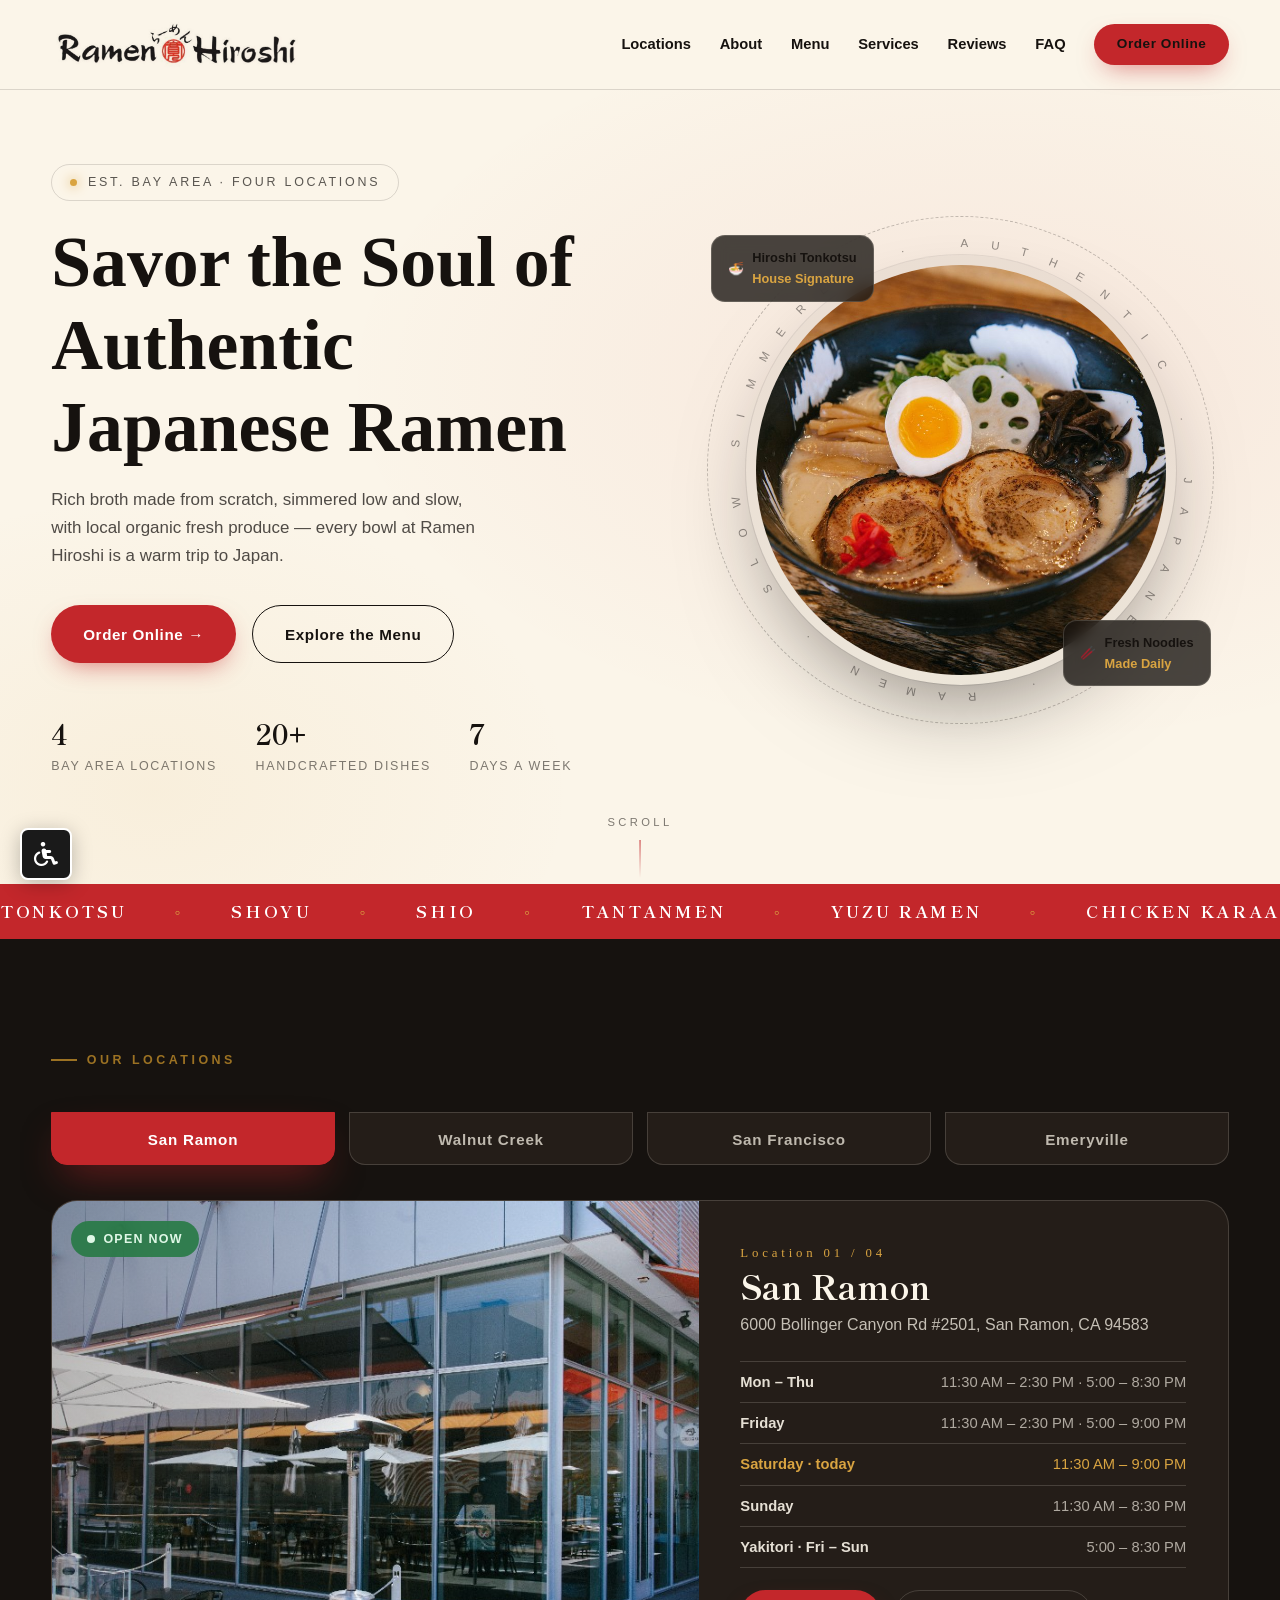
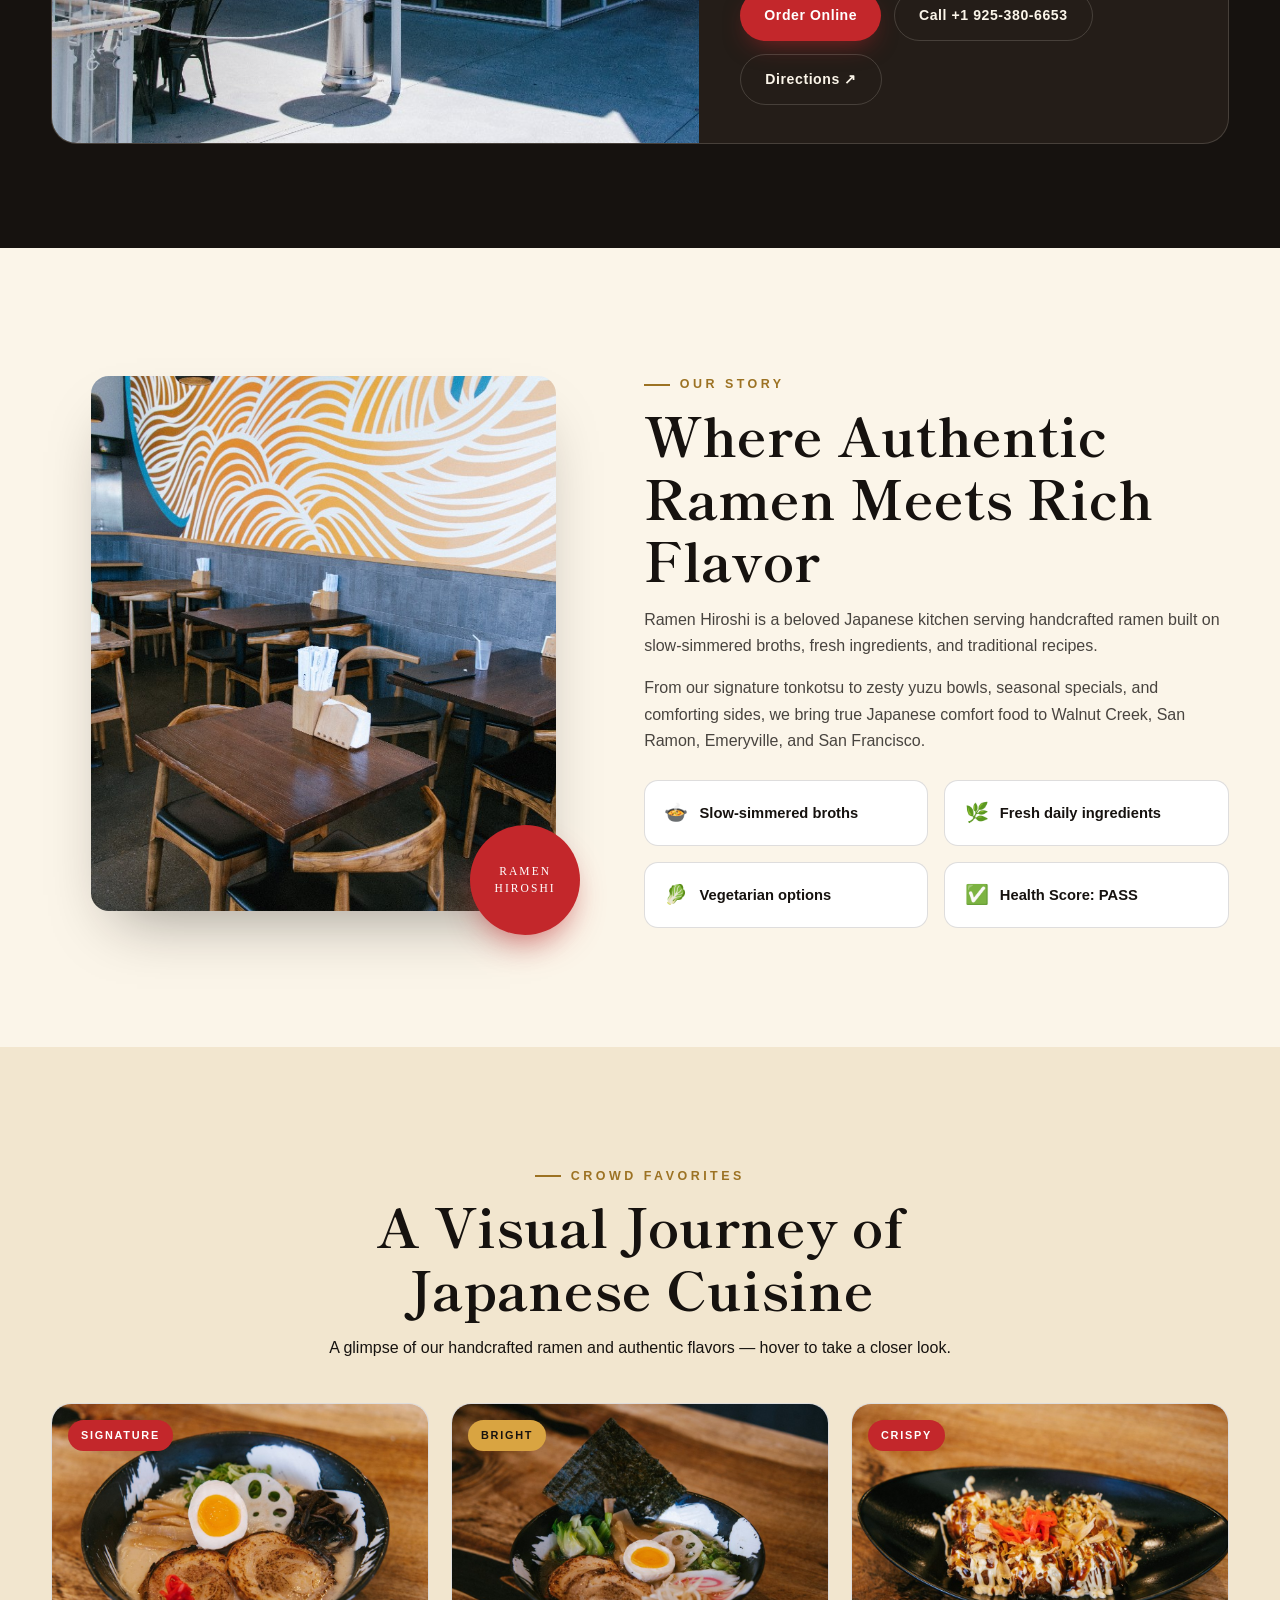
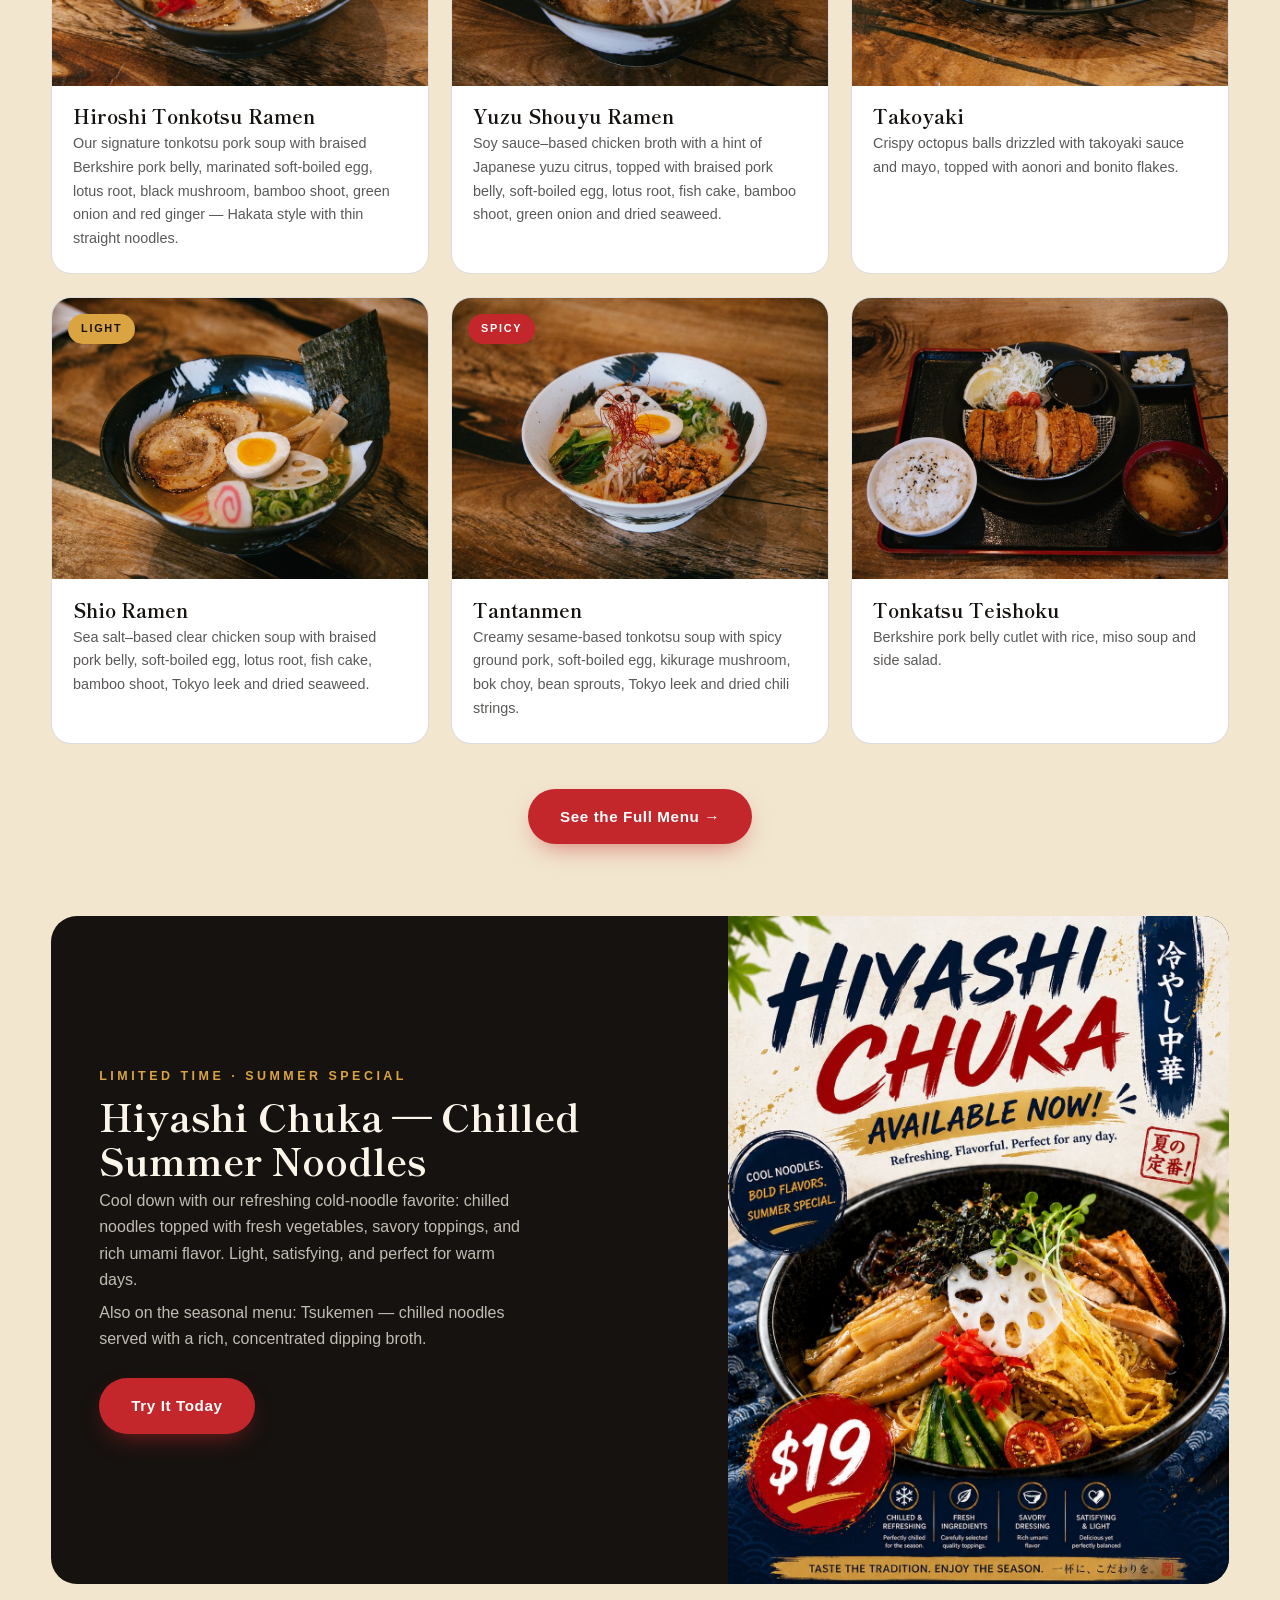
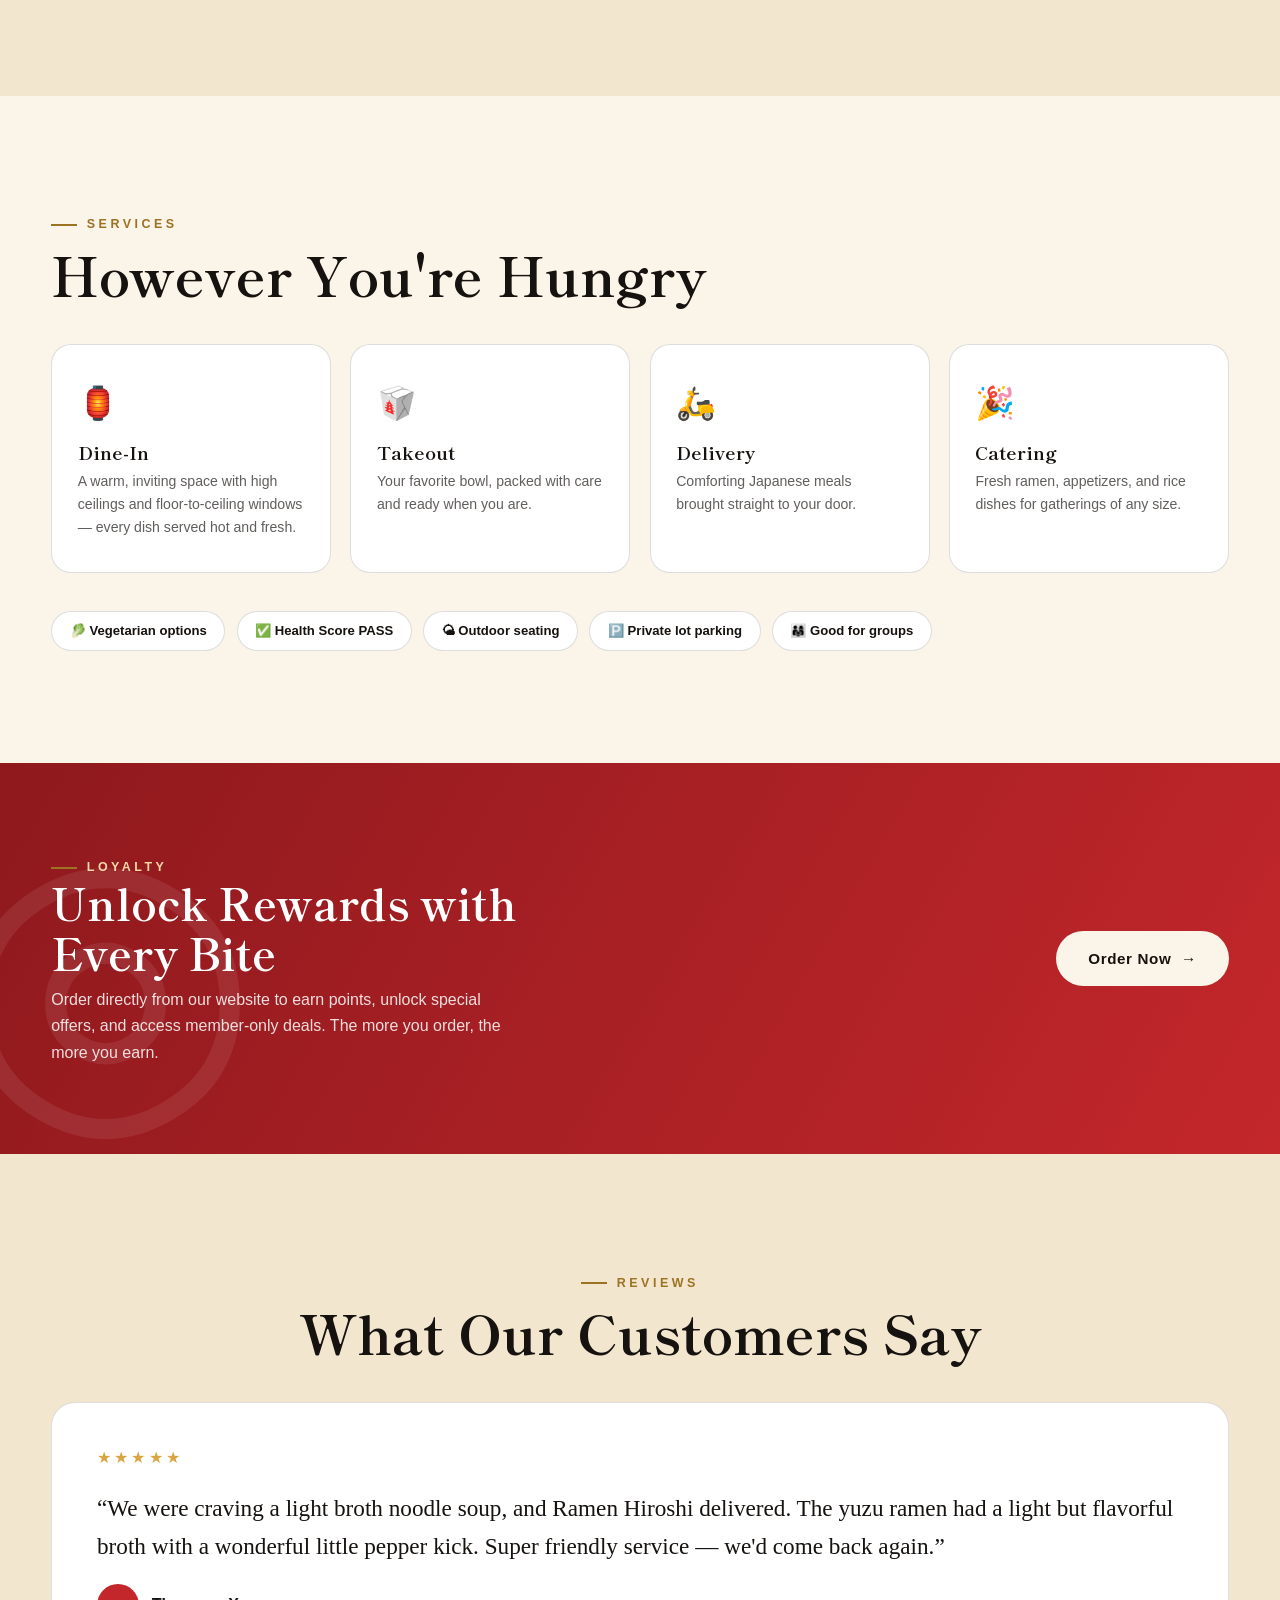
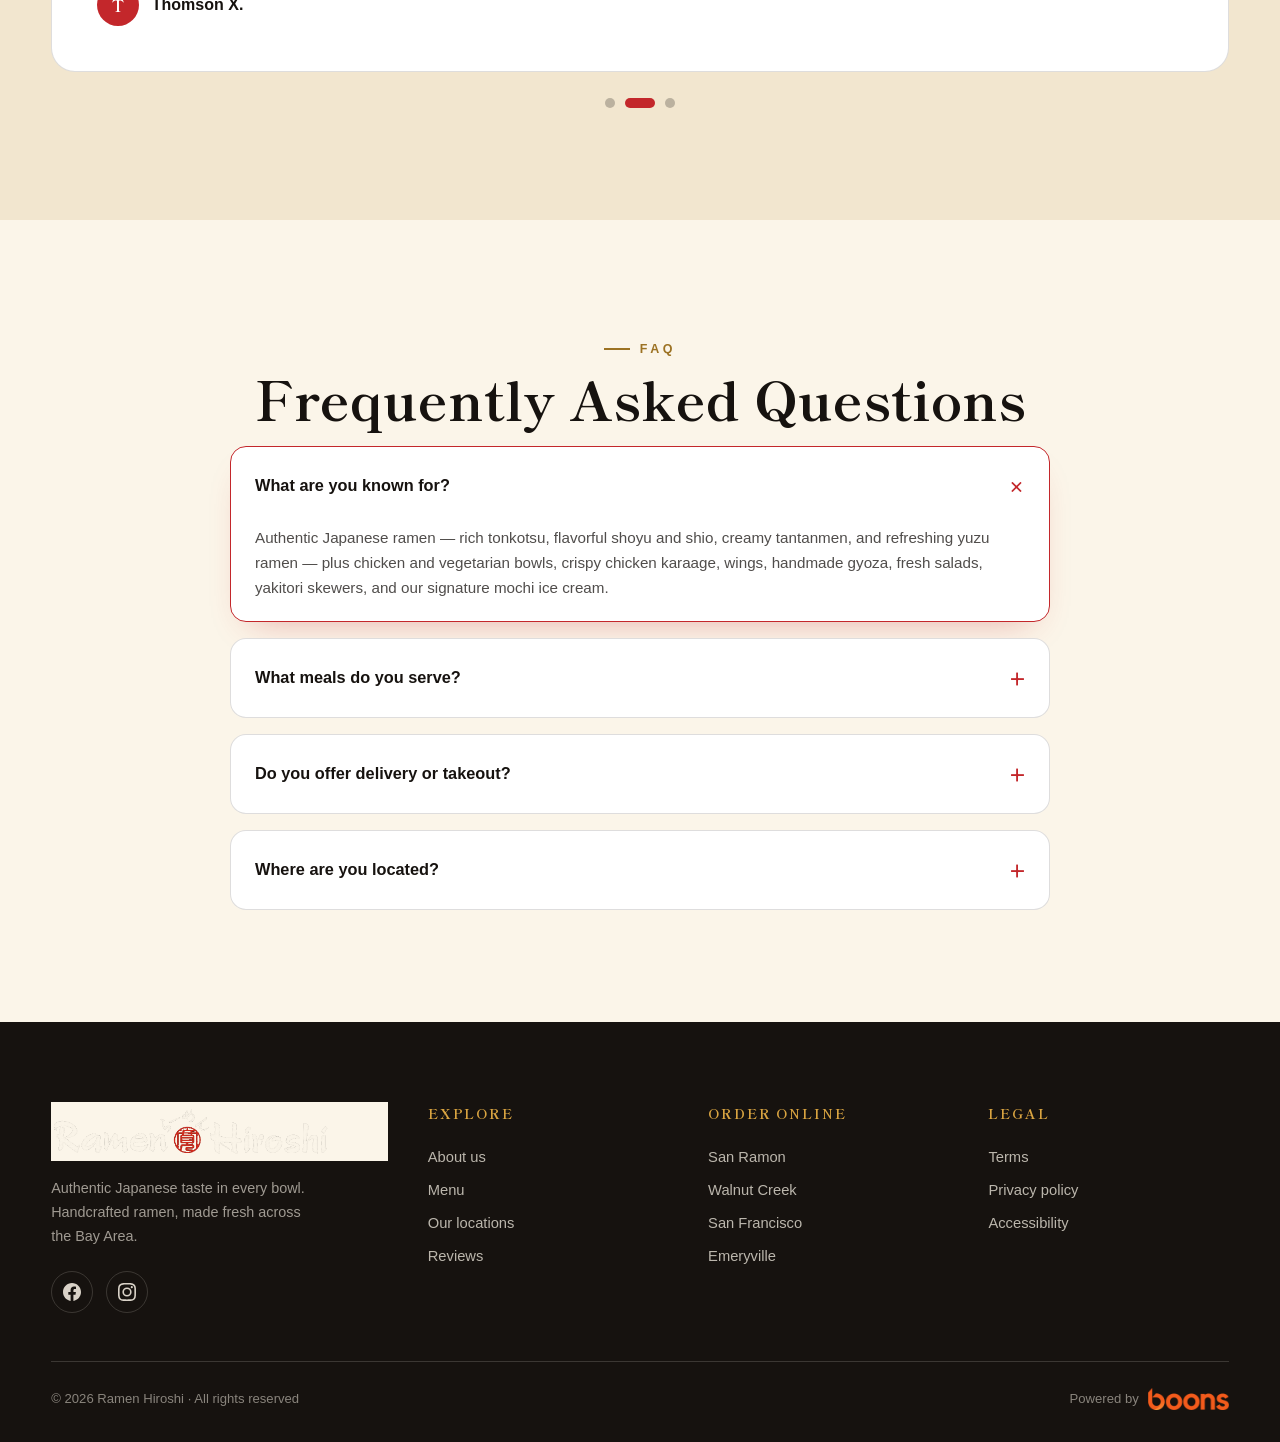
==== commit f44ab4ab: "Update menu copy from the 2026 PDF, refresh dish photos, and swap in the new footer logo. Co-authore" ====
--- a/index.html
+++ b/index.html
@@ -245,7 +245,7 @@
 .foot-grid a{display:block;padding:.28rem 0;color:rgba(251,245,233,.72);font-size:.92rem;transition:.25s}
 .foot-grid a:hover{color:var(--red)}
 .foot-brand p{color:rgba(251,245,233,.6);font-size:.9rem;max-width:34ch;margin-top:1rem}
-.foot-brand .logo img{width:min(250px,42vw);height:60px;object-fit:contain}
+.foot-brand .logo img{width:min(280px,55vw);height:auto;max-height:56px;object-fit:contain}
 .socials{display:flex;gap:.8rem;margin-top:1.4rem}
 .socials a{width:42px;height:42px;border:1px solid var(--line-light);border-radius:50%;display:grid;place-items:center;color:rgba(251,245,233,.85);transition:.3s var(--ease)}
 .socials a svg{width:18px;height:18px;fill:currentColor}
@@ -526,7 +526,7 @@
     <div class="foot-grid">
       <div class="foot-brand">
         <a class="logo" href="#top" style="color:var(--paper)">
-          <img src="assets/logo.jpg" alt="Ramen Hiroshi logo">
+          <img src="assets/footer-logo.png" alt="Ramen Hiroshi logo">
         </a>
         <p>Authentic Japanese taste in every bowl. Handcrafted ramen, made fresh across the Bay Area.</p>
         <div class="socials">
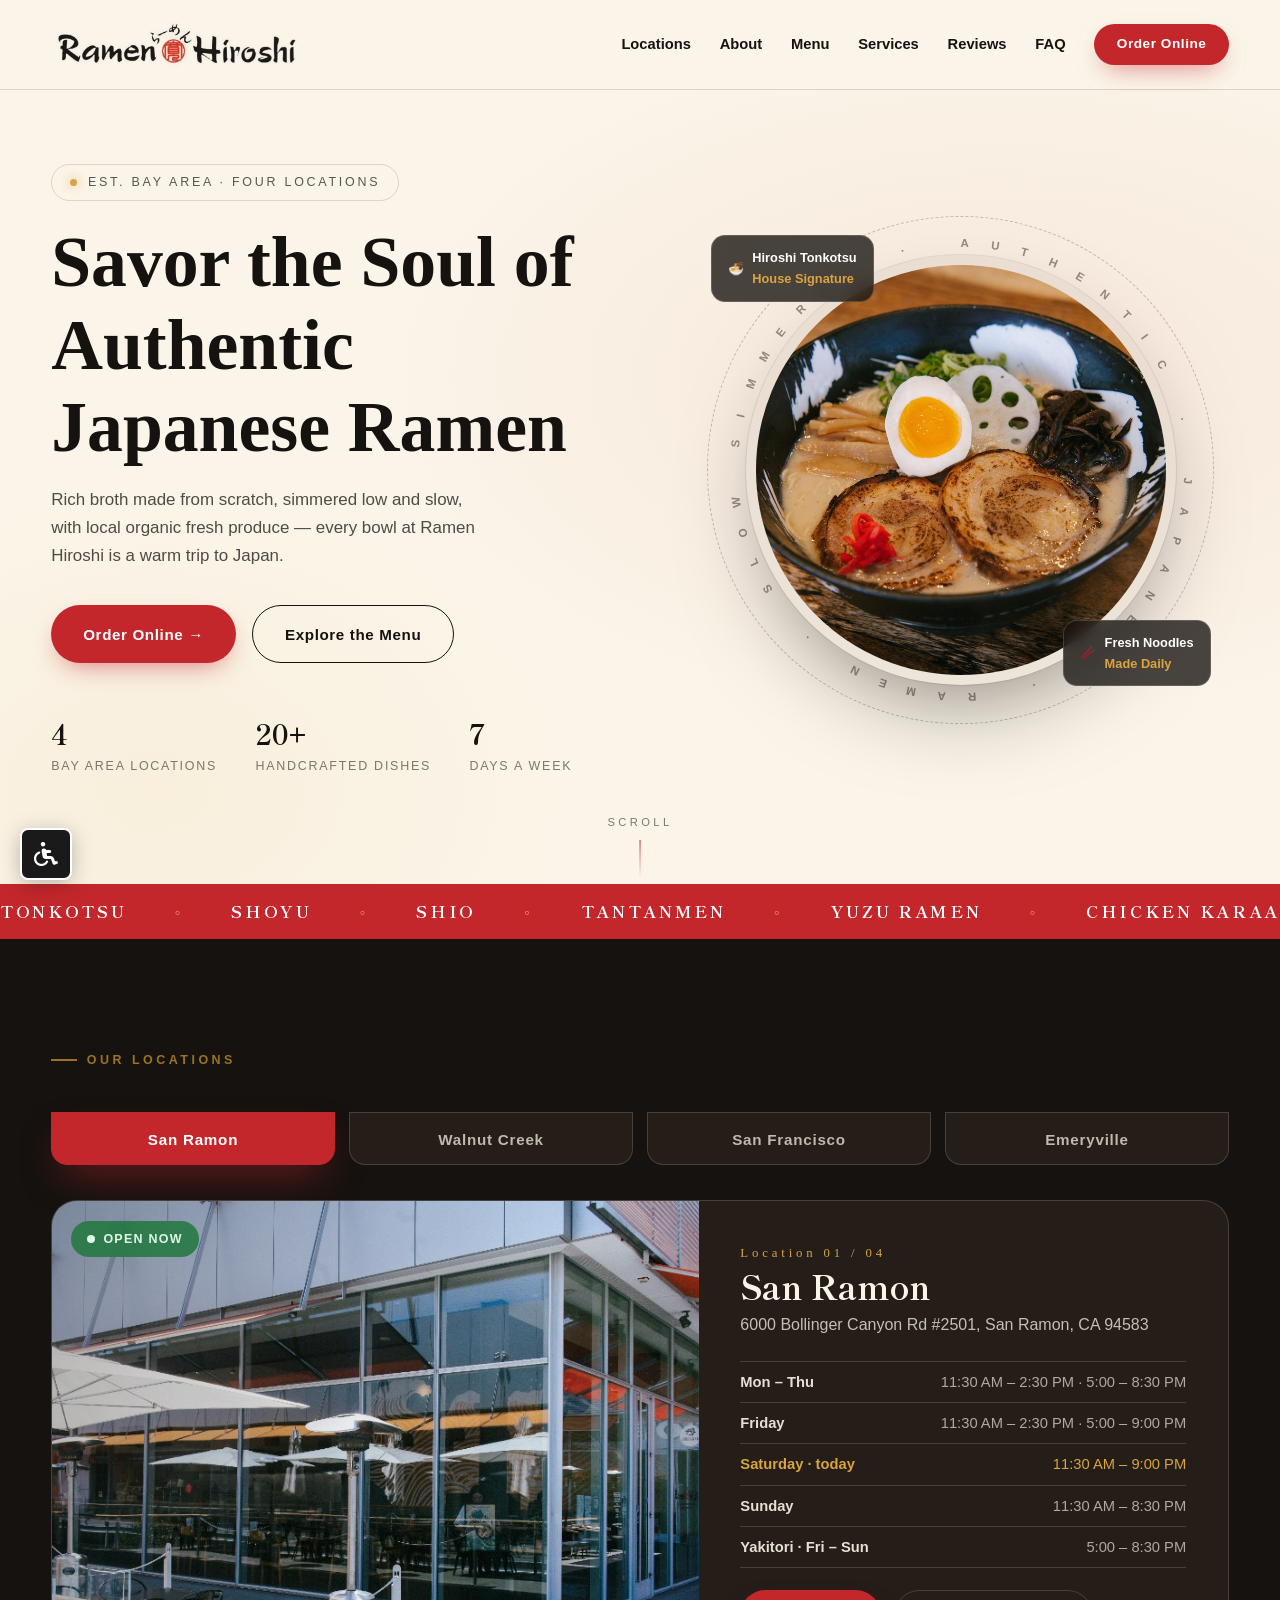
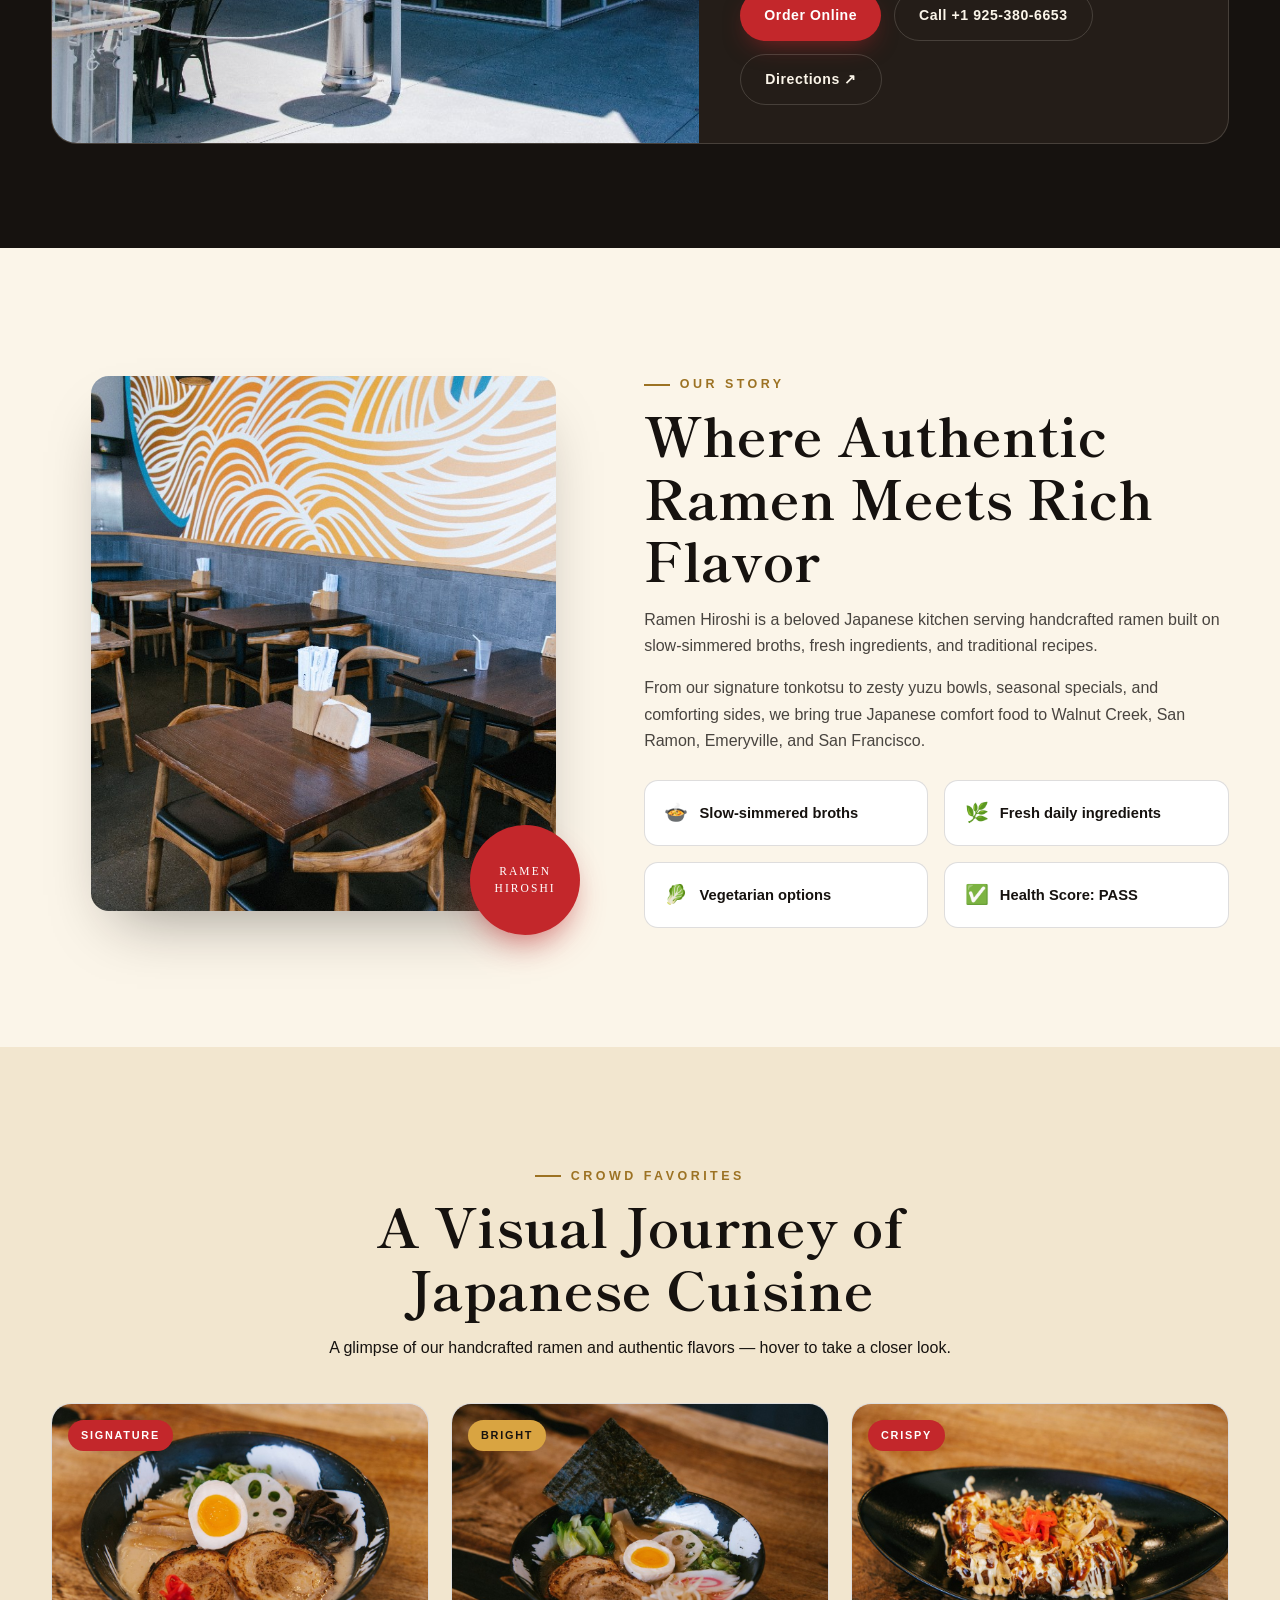
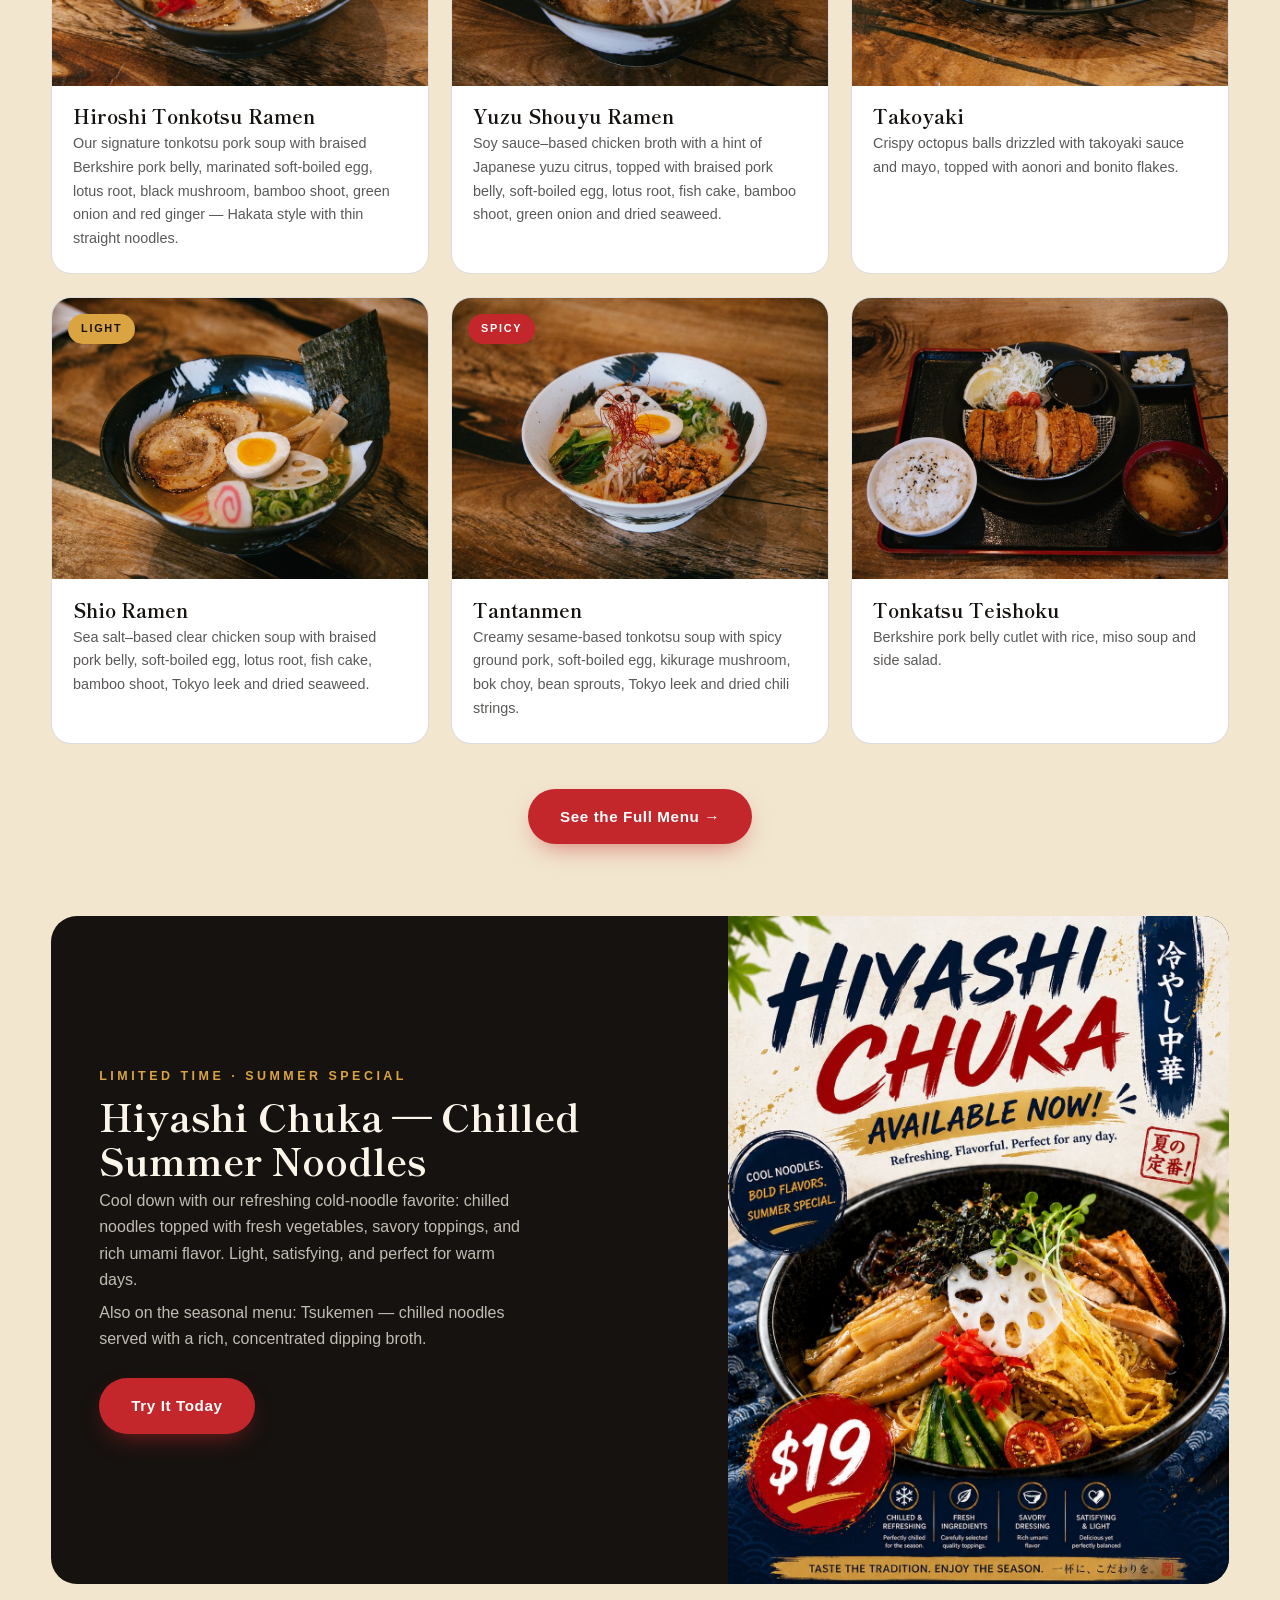
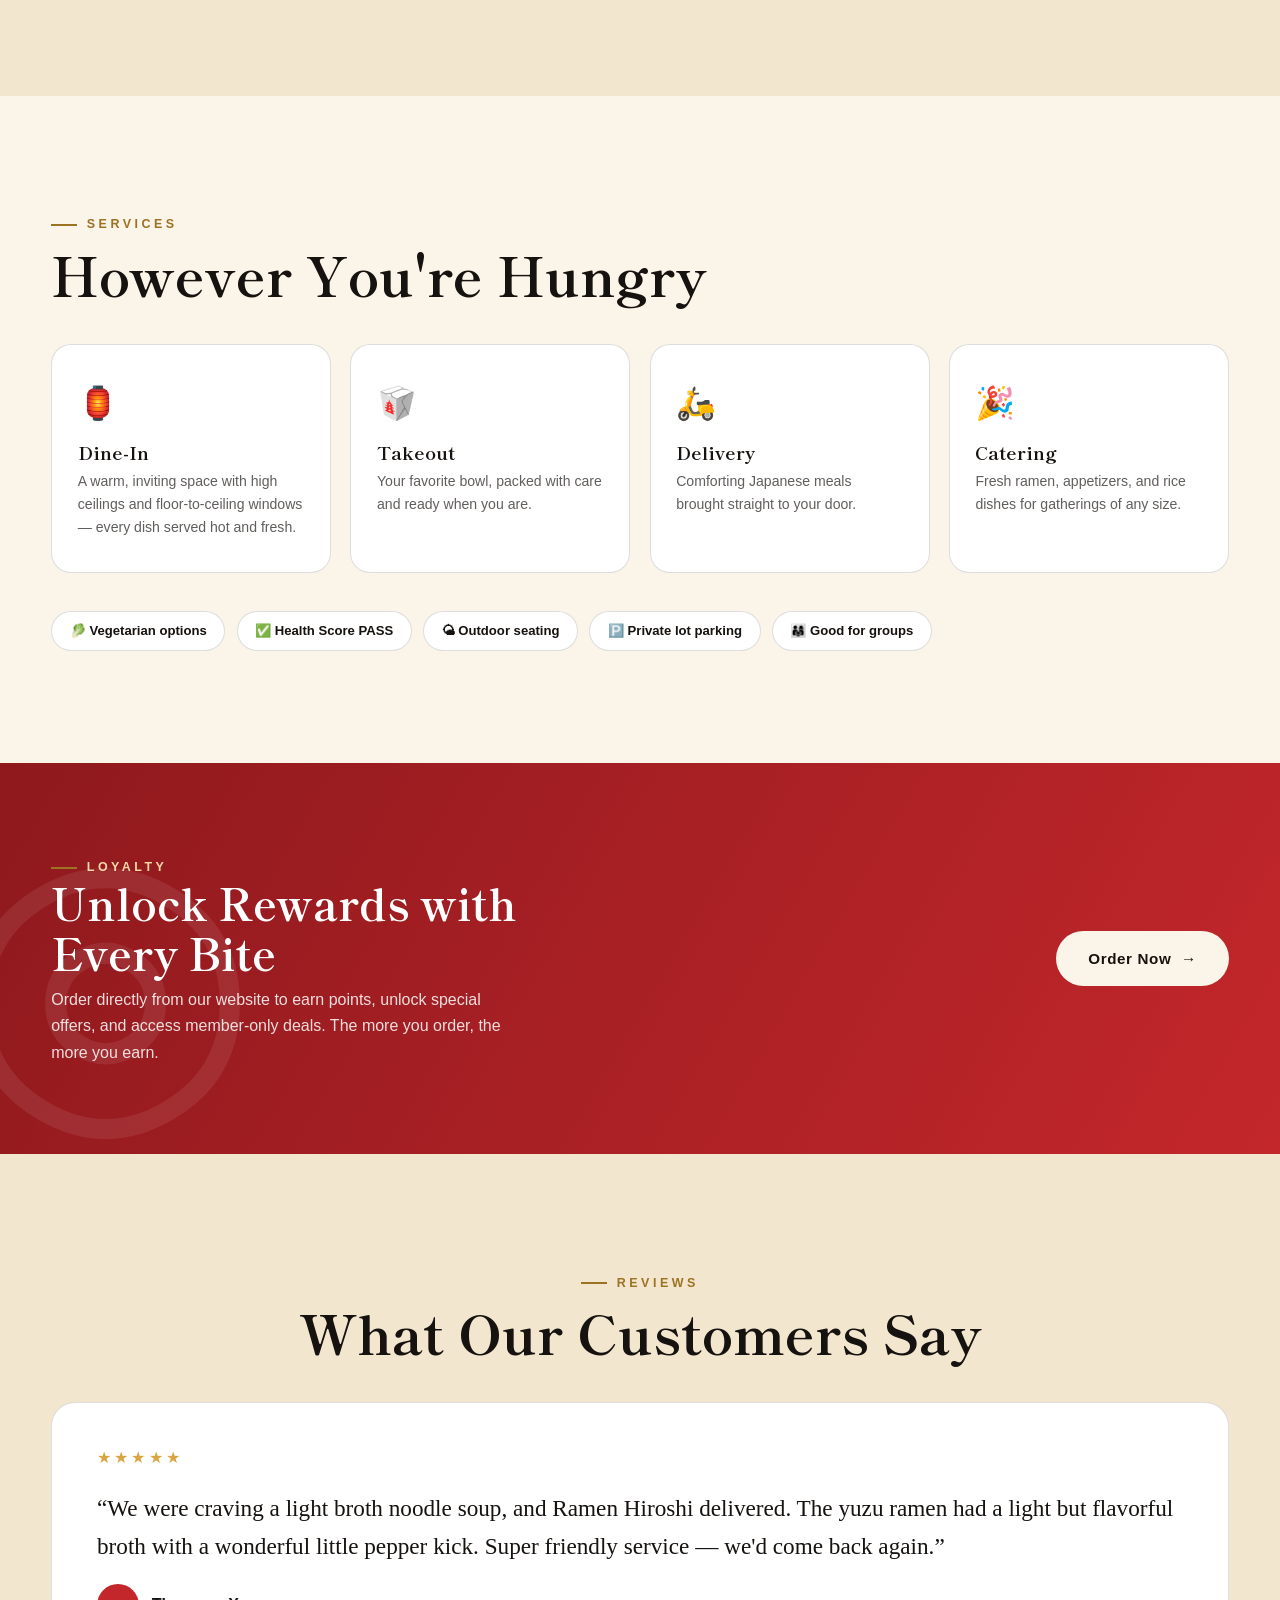
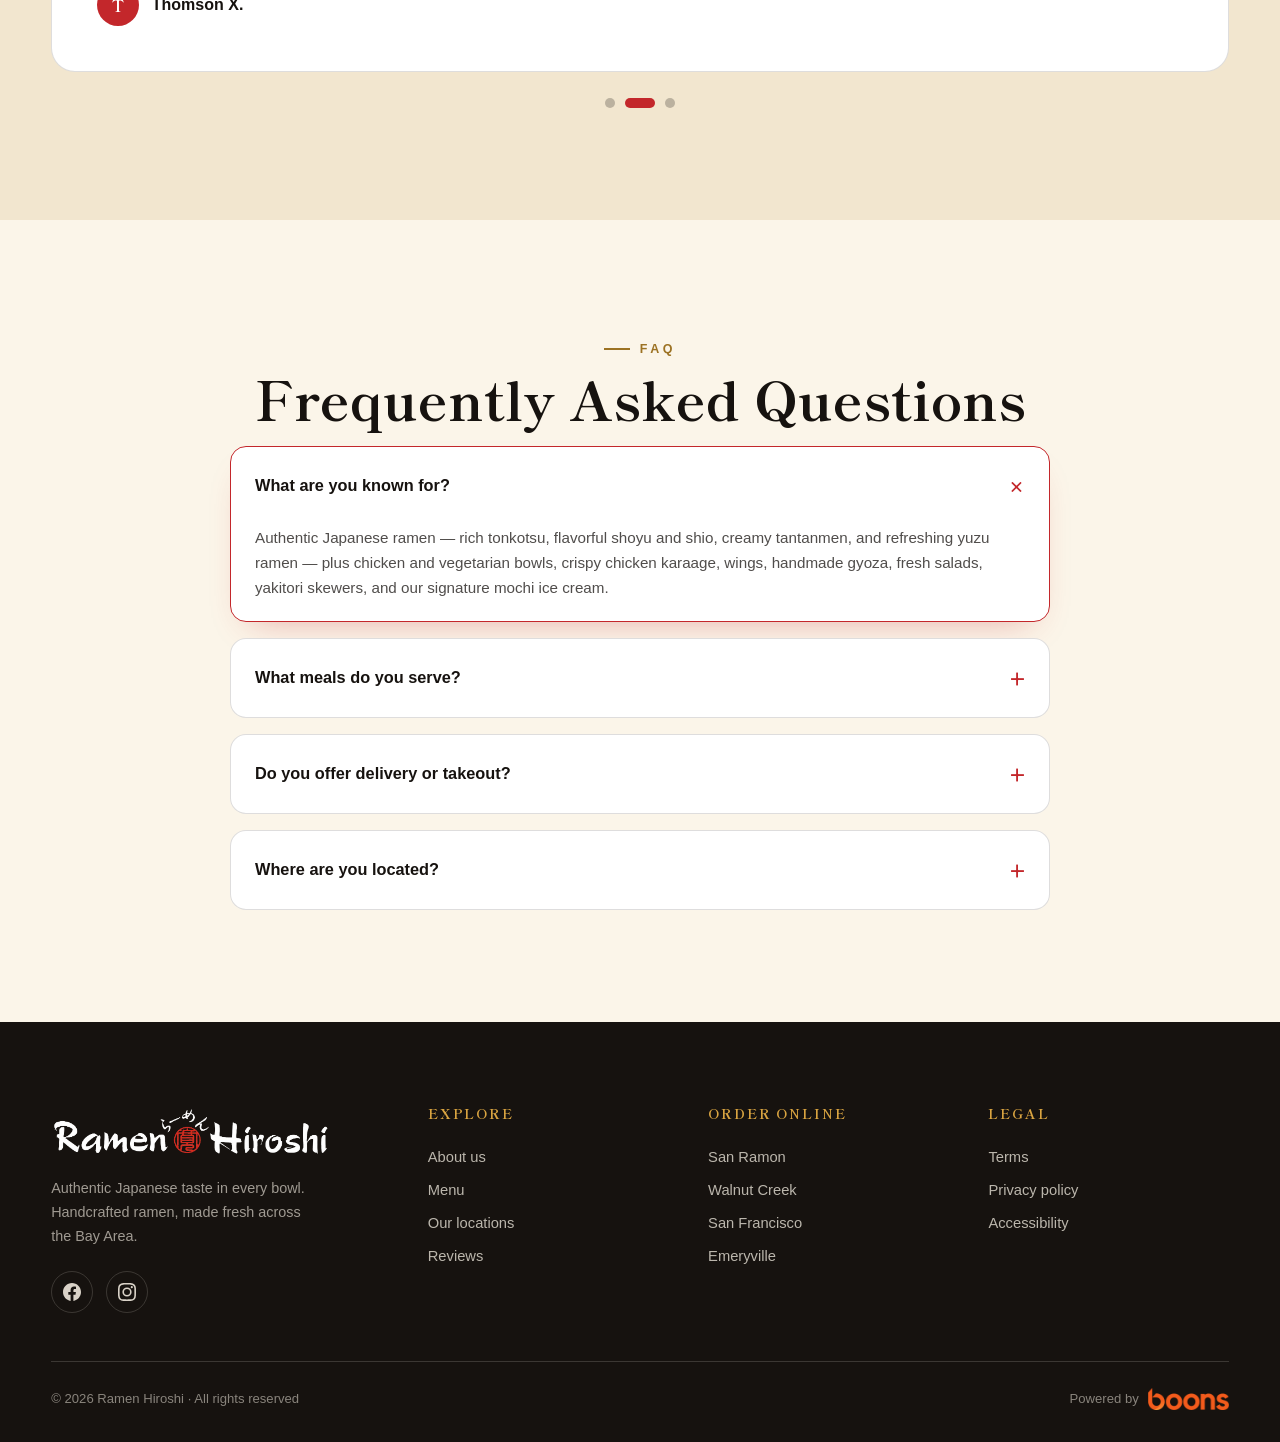
==== commit 4fe1c507: "Refresh location photos and fix header, hero, and footer contrast. Co-authored-by: Cursor <cursorage" ====
--- a/index.html
+++ b/index.html
@@ -62,6 +62,7 @@
 #navLinks a::after{content:"";position:absolute;left:0;bottom:0;width:100%;height:2px;background:var(--red);transform:scaleX(0);transform-origin:right;transition:transform .35s var(--ease)}
 #navLinks a:hover::after{transform:scaleX(1);transform-origin:left}
 #navLinks .btn{padding:.6rem 1.4rem;font-size:.85rem}
+#navLinks a.btn-red{color:#fff;-webkit-text-fill-color:#fff}
 @media(min-width:993px){
   nav .bar{gap:1.5rem}
   nav .logo{flex-shrink:0}
@@ -98,13 +99,13 @@
 .bowl-ring{position:absolute;left:50%;top:50%;width:118%;aspect-ratio:1;margin-left:-59%;margin-top:-59%;border-radius:50%;border:1px dashed rgba(22,18,15,.25);animation:spin 40s linear infinite;z-index:1;pointer-events:none}
 @keyframes spin{to{transform:rotate(360deg)}}
 .orbit-txt{position:absolute;left:50%;top:50%;width:118%;aspect-ratio:1;margin-left:-59%;margin-top:-59%;animation:spin 46s linear infinite reverse;pointer-events:none;z-index:2}
-.orbit-txt span{position:absolute;left:50%;top:50%;font-size:.72rem;letter-spacing:.3em;text-transform:uppercase;color:rgba(22,18,15,.45);transform-origin:0 0}
+.orbit-txt span{position:absolute;left:50%;top:50%;font-size:.72rem;font-weight:700;letter-spacing:.3em;text-transform:uppercase;color:rgba(22,18,15,.45);transform-origin:0 0}
 .bowl{position:relative;z-index:3;width:100%;aspect-ratio:1;border-radius:50%;object-fit:cover;border:10px solid rgba(22,18,15,.06);box-shadow:0 40px 90px -30px rgba(22,18,15,.5),0 0 0 1px rgba(22,18,15,.08);animation:float 6s ease-in-out infinite}
 @keyframes float{50%{transform:translateY(-14px)}}
 .steam{position:absolute;bottom:78%;left:50%;pointer-events:none;z-index:3}
 .steam i{position:absolute;bottom:0;width:9px;height:9px;border-radius:50%;background:rgba(22,18,15,.25);filter:blur(6px);opacity:0;animation:rise 4.2s ease-in infinite}
 @keyframes rise{0%{opacity:0;transform:translate(0,0) scale(.6)}15%{opacity:.85}100%{opacity:0;transform:translate(var(--dx,0),-190px) scale(2.6)}}
-.chip{position:absolute;background:rgba(22,18,15,.78);backdrop-filter:blur(8px);border:1px solid var(--line-light);border-radius:14px;padding:.7rem 1rem;font-size:.8rem;font-weight:700;display:flex;align-items:center;gap:.55rem;animation:float 7s ease-in-out infinite;z-index:5;white-space:nowrap}
+.chip{position:absolute;background:rgba(22,18,15,.78);backdrop-filter:blur(8px);border:1px solid var(--line-light);border-radius:14px;padding:.7rem 1rem;font-size:.8rem;font-weight:700;color:#fff;display:flex;align-items:center;gap:.55rem;animation:float 7s ease-in-out infinite;z-index:5;white-space:nowrap}
 .chip b{color:var(--gold)}
 .chip.c1{top:0;left:0;animation-delay:.8s}
 .chip.c2{bottom:4%;right:0;animation-delay:1.6s}
@@ -245,7 +246,8 @@
 .foot-grid a{display:block;padding:.28rem 0;color:rgba(251,245,233,.72);font-size:.92rem;transition:.25s}
 .foot-grid a:hover{color:var(--red)}
 .foot-brand p{color:rgba(251,245,233,.6);font-size:.9rem;max-width:34ch;margin-top:1rem}
-.foot-brand .logo img{width:min(280px,55vw);height:auto;max-height:56px;object-fit:contain}
+.foot-brand .logo{background:transparent;color:transparent}
+.foot-brand .logo img{width:min(280px,55vw);height:auto;max-height:56px;object-fit:contain;mix-blend-mode:normal;-webkit-mix-blend-mode:normal}
 .socials{display:flex;gap:.8rem;margin-top:1.4rem}
 .socials a{width:42px;height:42px;border:1px solid var(--line-light);border-radius:50%;display:grid;place-items:center;color:rgba(251,245,233,.85);transition:.3s var(--ease)}
 .socials a svg{width:18px;height:18px;fill:currentColor}
@@ -525,7 +527,7 @@
   <div class="wrap">
     <div class="foot-grid">
       <div class="foot-brand">
-        <a class="logo" href="#top" style="color:var(--paper)">
+        <a class="logo" href="#top" style="color:transparent;background:transparent">
           <img src="assets/footer-logo.png" alt="Ramen Hiroshi logo">
         </a>
         <p>Authentic Japanese taste in every bowl. Handcrafted ramen, made fresh across the Bay Area.</p>
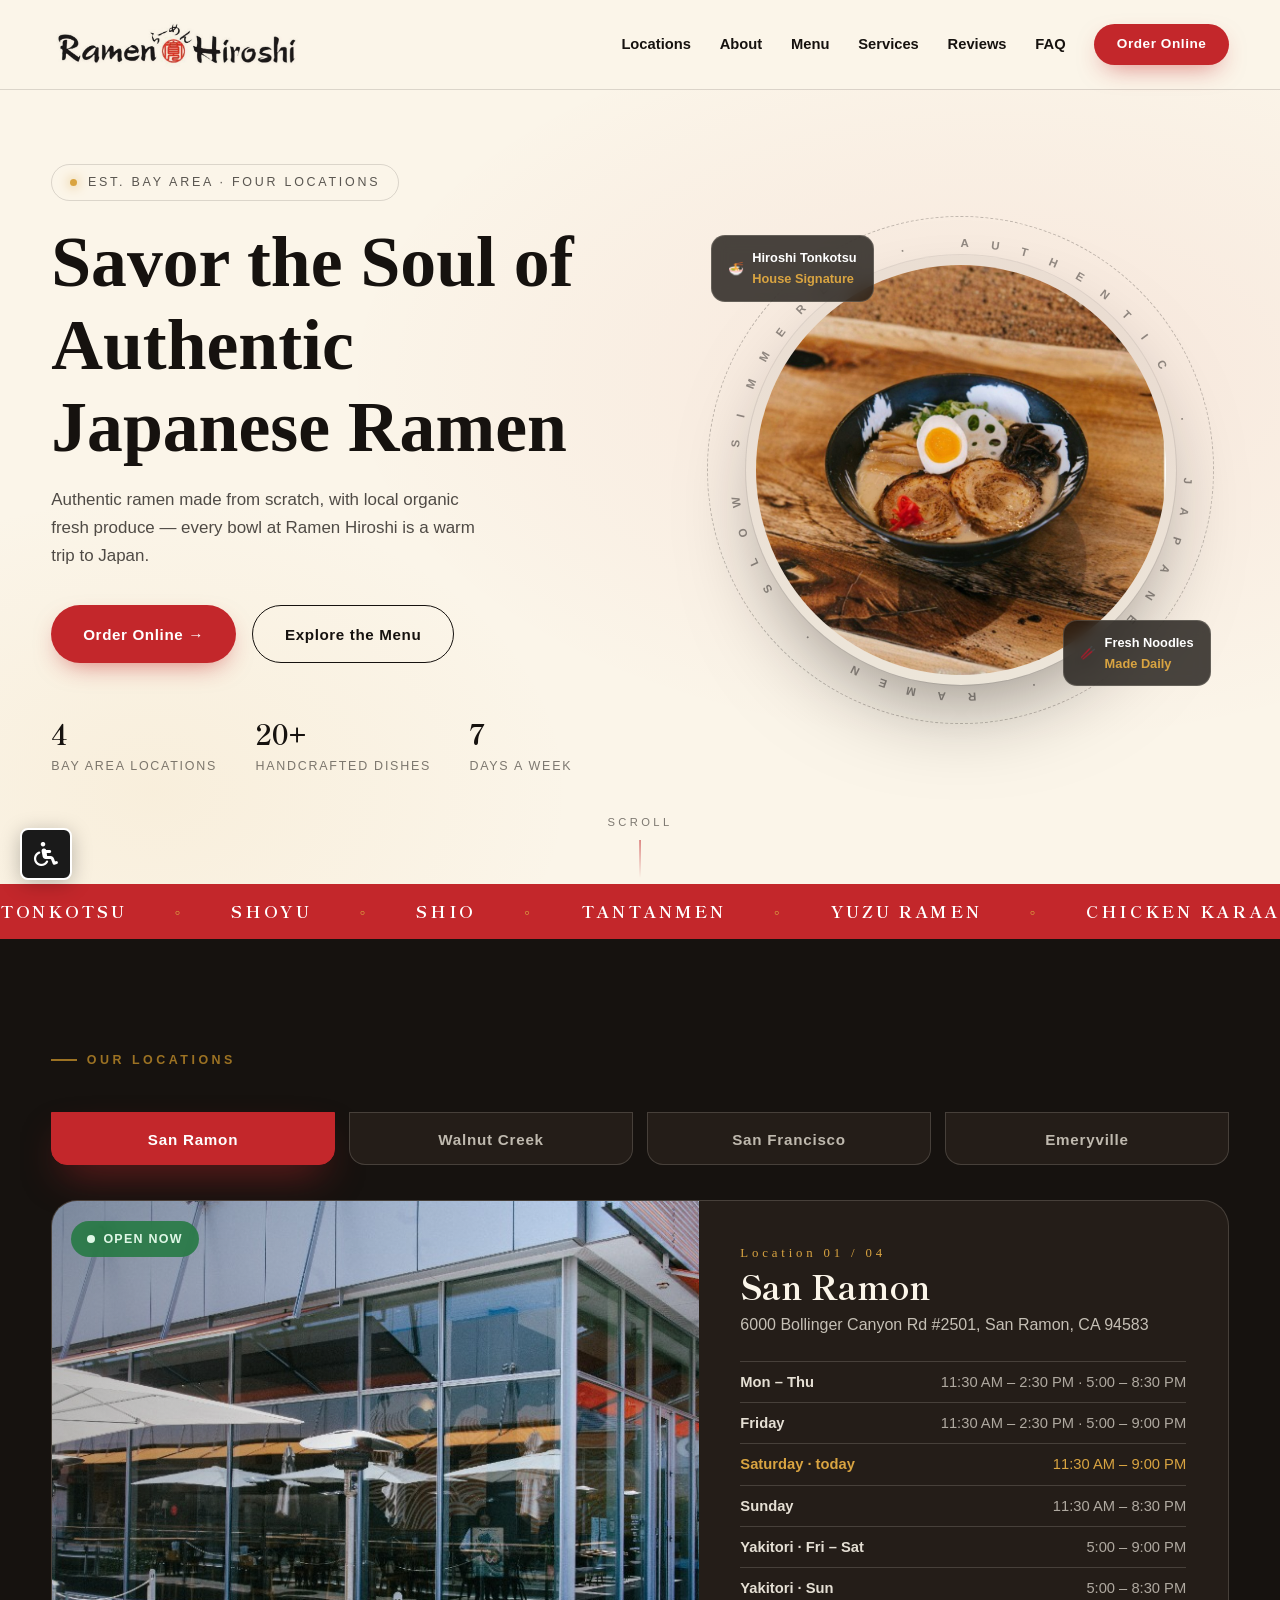
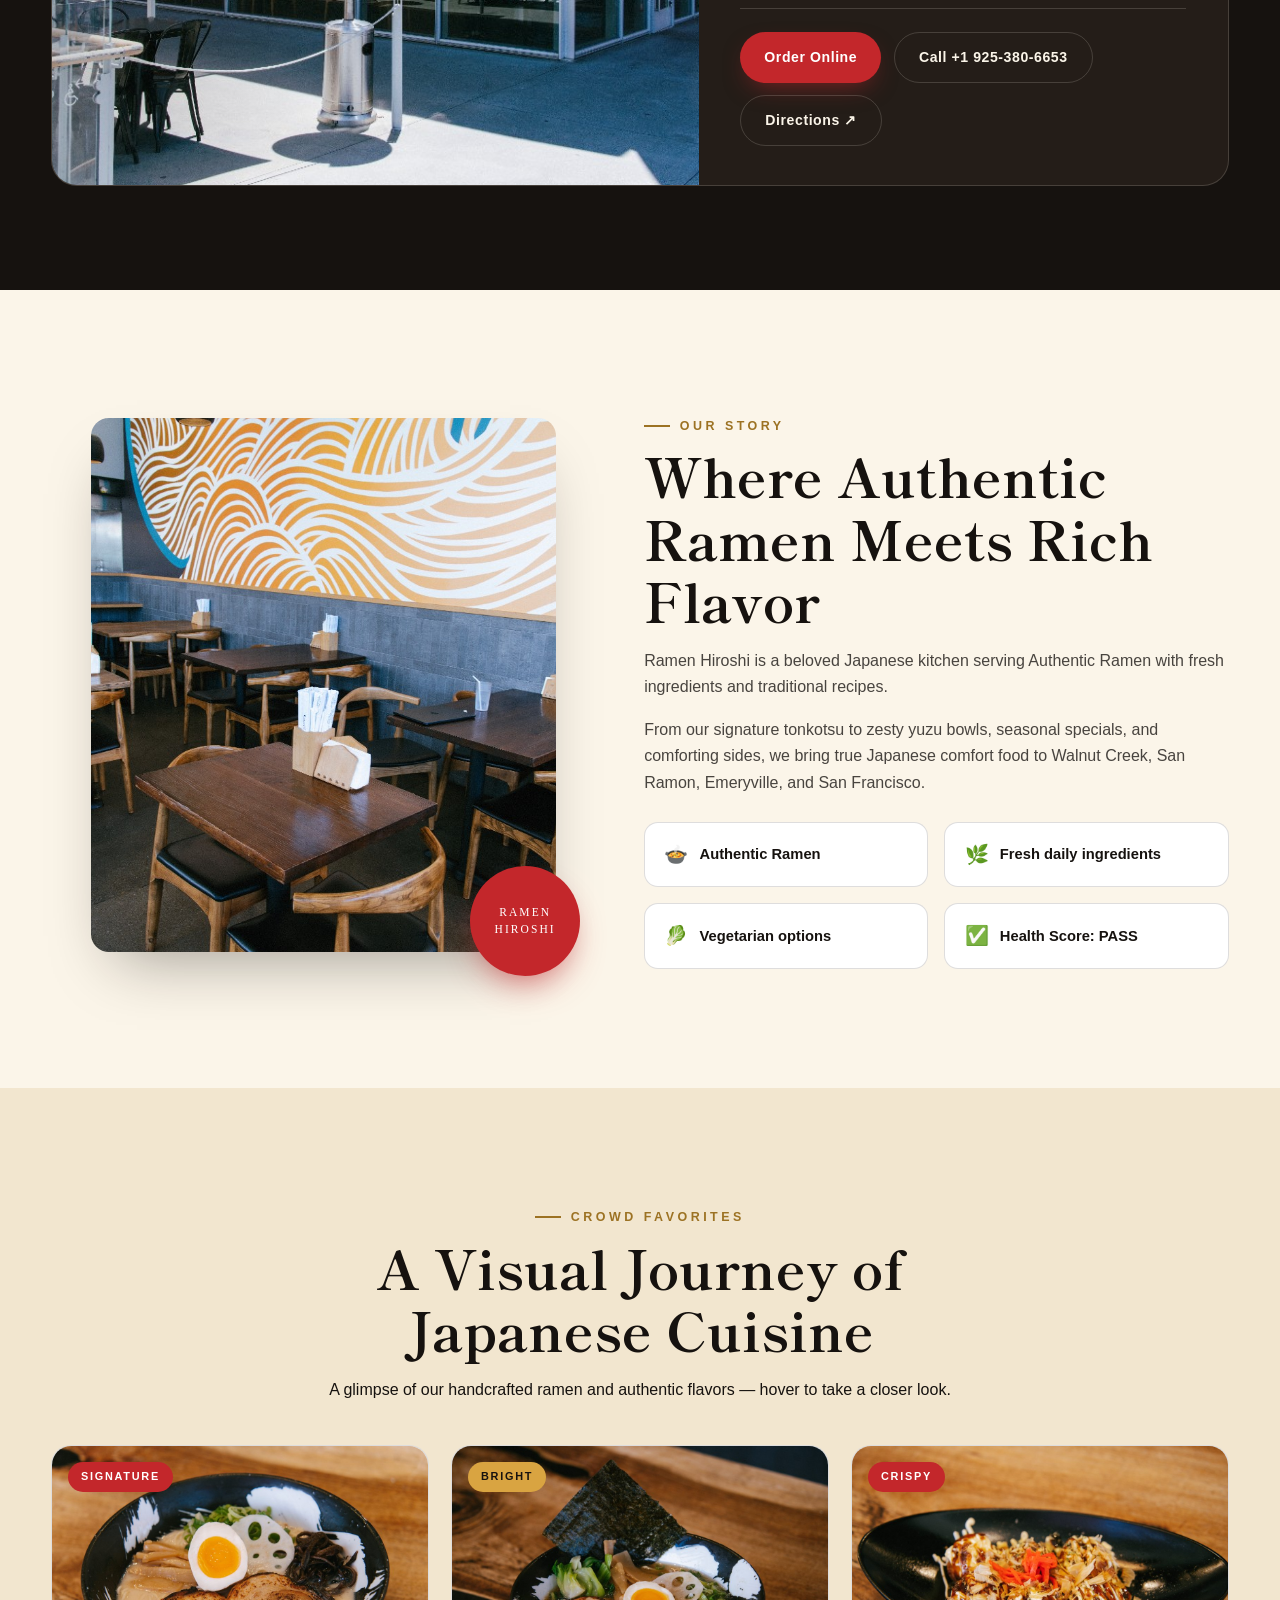
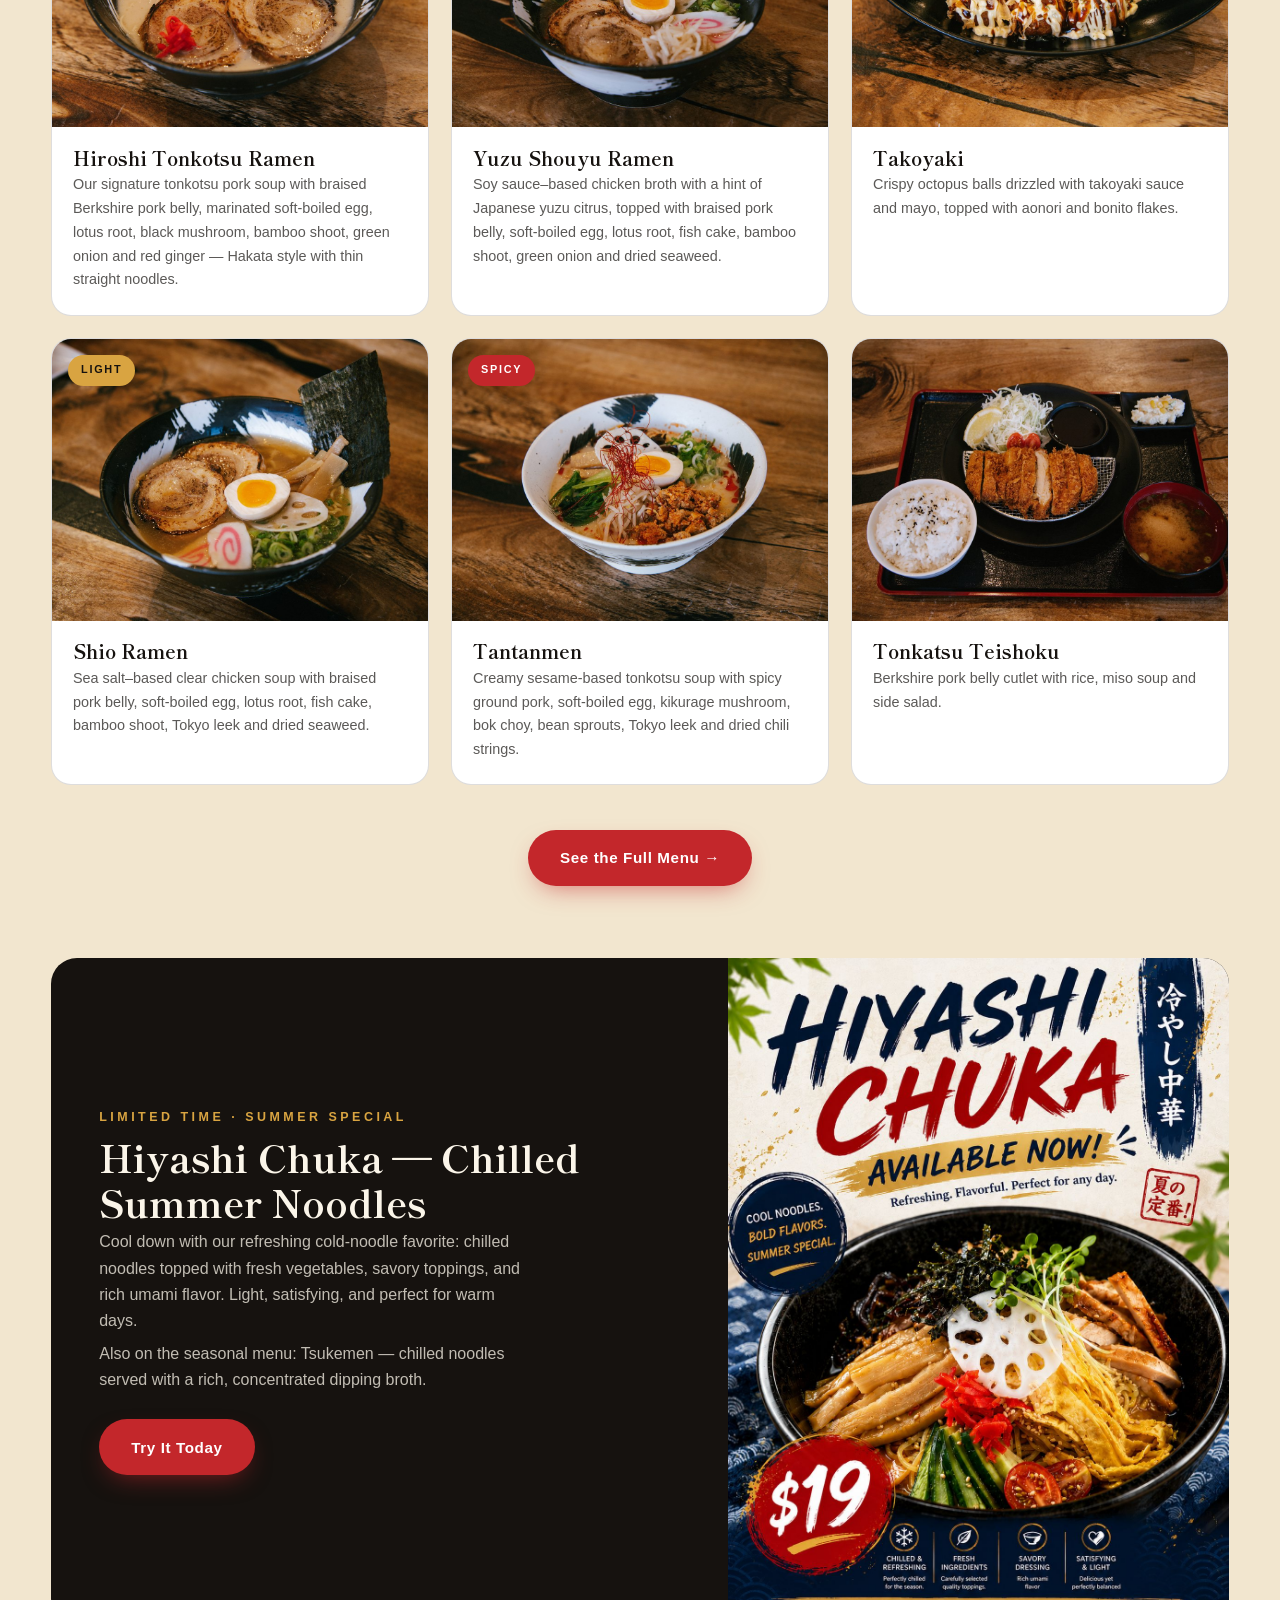
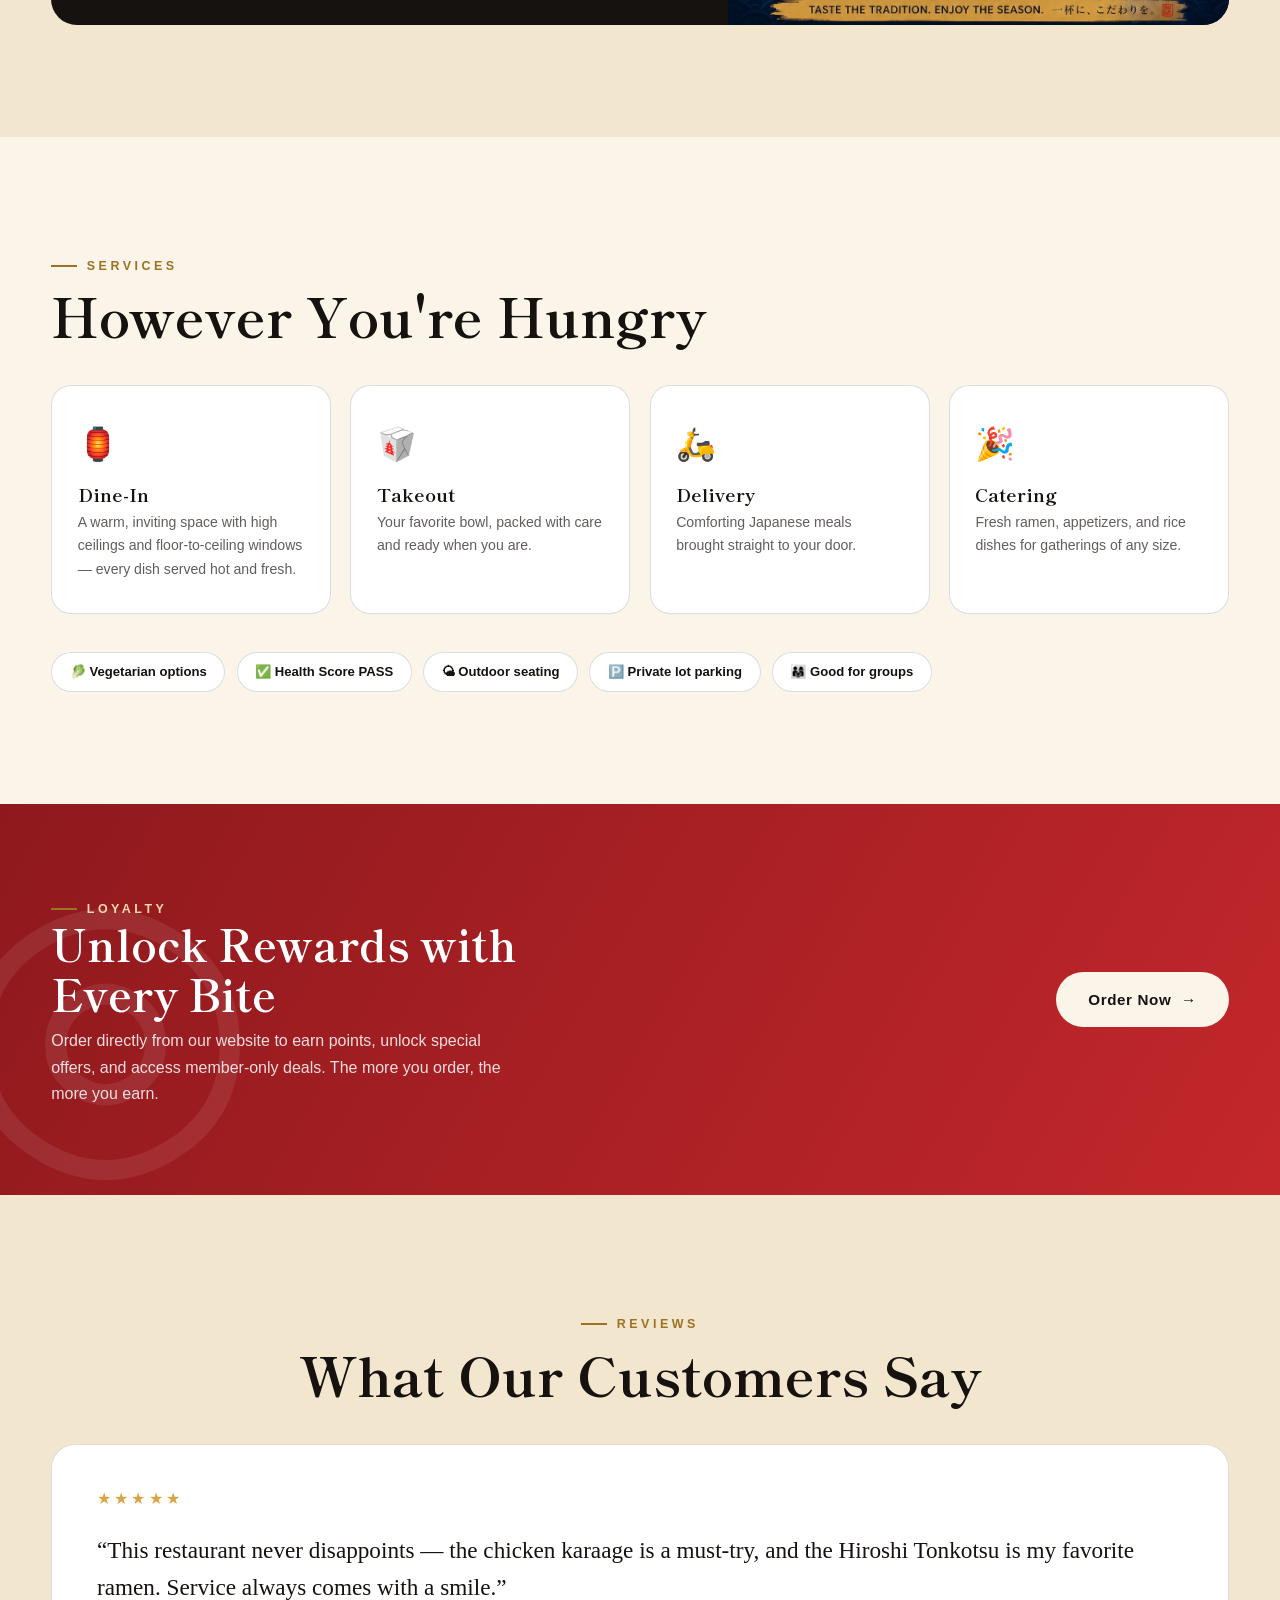
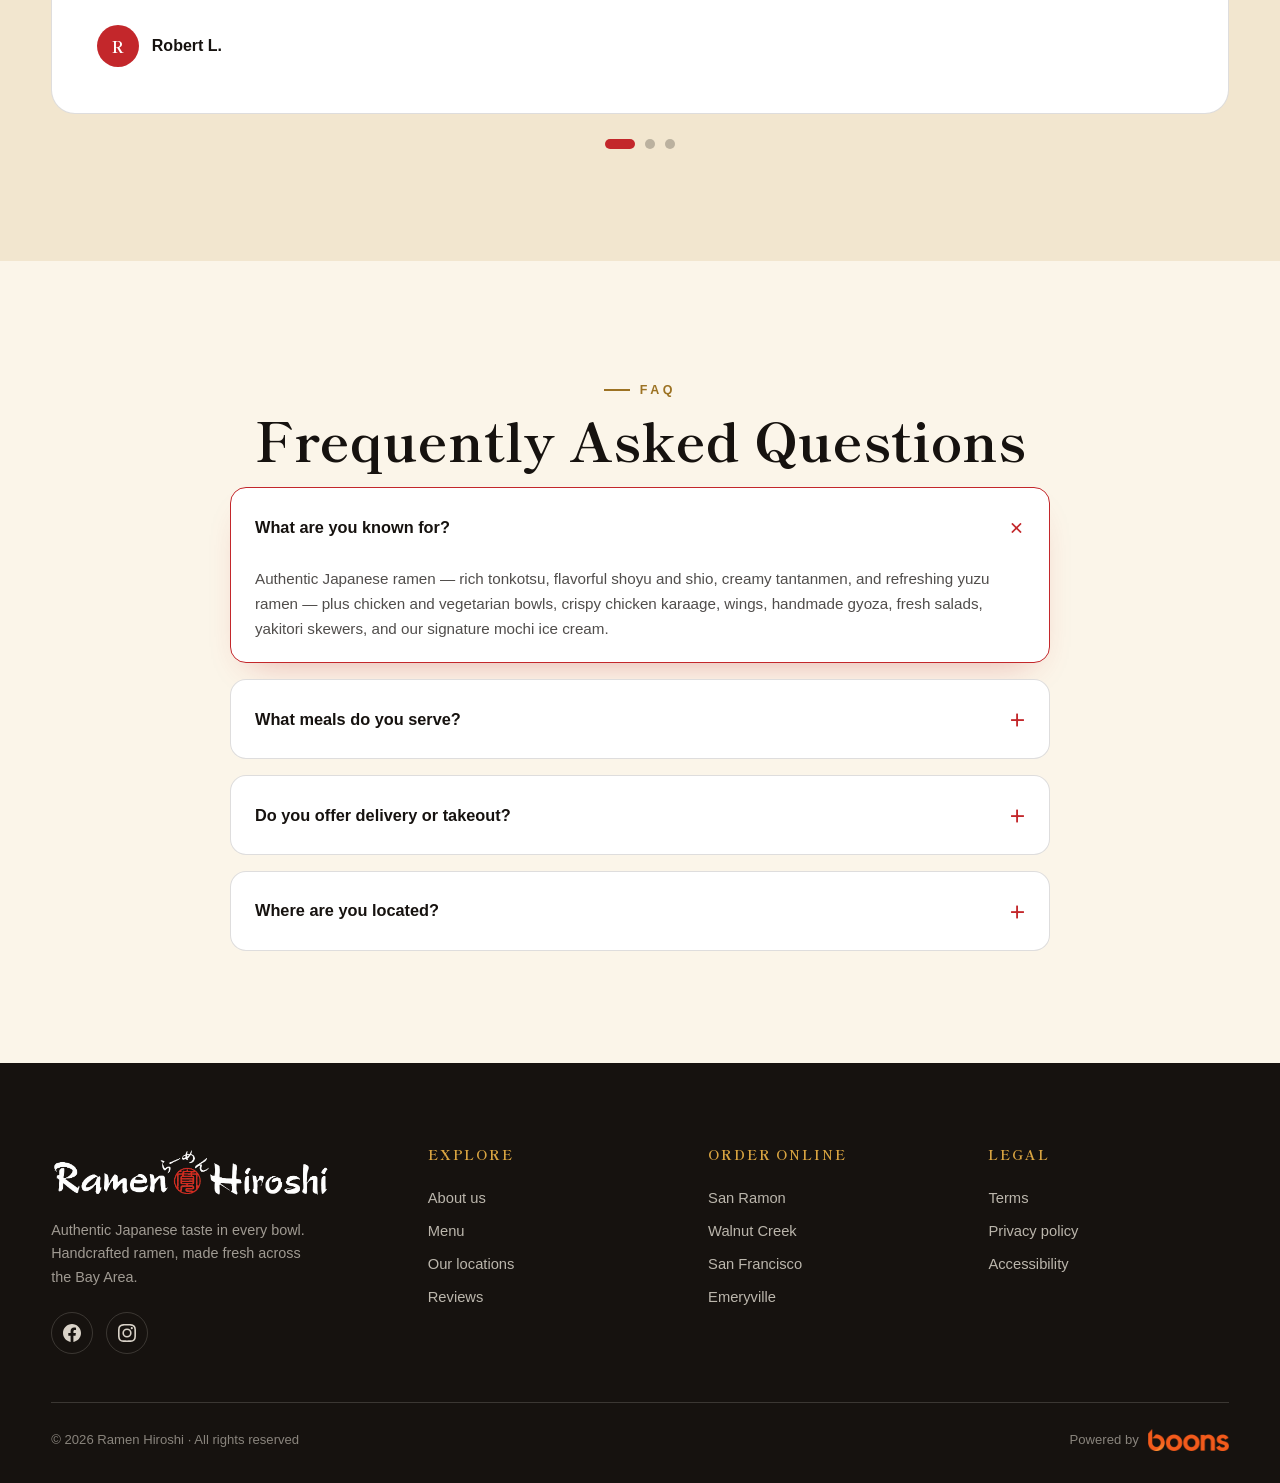
==== commit 3f2ef528: "Update homepage copy and hero photo, and refresh menu extras, prices, and yakitori hours. Co-authore" ====
--- a/index.html
+++ b/index.html
@@ -341,7 +341,7 @@
     <div>
       <span class="hero-tag"><i></i> Est. Bay Area · Four Locations</span>
       <h1>Savor the Soul of Authentic Japanese Ramen</h1>
-      <p>Rich broth made from scratch, simmered low and slow, with local organic fresh produce — every bowl at Ramen Hiroshi is a warm trip to Japan.</p>
+      <p>Authentic ramen made from scratch, with local organic fresh produce — every bowl at Ramen Hiroshi is a warm trip to Japan.</p>
       <div class="hero-ctas">
         <a class="btn btn-red" href="#locations">Order Online →</a>
         <a class="btn btn-ghost" href="#menu">Explore the Menu</a>
@@ -357,7 +357,7 @@
         <div class="bowl-ring"></div>
         <div class="orbit-txt" id="orbit"></div>
         <div class="steam" id="steam"></div>
-        <img class="bowl" src="assets/hiroshi-tonkotsu-ramen.jpg" alt="Hiroshi Tonkotsu Ramen with chashu, soft-boiled egg, lotus root and wood ear mushrooms">
+        <img class="bowl" src="assets/hero-bowl.jpg" alt="Hiroshi Tonkotsu Ramen with chashu, soft-boiled egg, lotus root and wood ear mushrooms">
       </div>
       <div class="chip c1">🍜 <div>Hiroshi Tonkotsu<br><b>House Signature</b></div></div>
       <div class="chip c2">🥢 <div>Fresh Noodles<br><b>Made Daily</b></div></div>
@@ -406,10 +406,10 @@
     <div class="reveal d1">
       <span class="eyebrow">Our Story</span>
       <h2 class="sec-title">Where Authentic Ramen Meets Rich Flavor</h2>
-      <p>Ramen Hiroshi is a beloved Japanese kitchen serving handcrafted ramen built on slow-simmered broths, fresh ingredients, and traditional recipes.</p>
+      <p>Ramen Hiroshi is a beloved Japanese kitchen serving Authentic Ramen with fresh ingredients and traditional recipes.</p>
       <p>From our signature tonkotsu to zesty yuzu bowls, seasonal specials, and comforting sides, we bring true Japanese comfort food to Walnut Creek, San Ramon, Emeryville, and San Francisco.</p>
       <div class="about-feats">
-        <div><i>🍲</i> Slow-simmered broths</div>
+        <div><i>🍲</i> Authentic Ramen</div>
         <div><i>🌿</i> Fresh daily ingredients</div>
         <div><i>🥬</i> Vegetarian options</div>
         <div><i>✅</i> Health Score: PASS</div>
@@ -578,7 +578,7 @@
   phone:"+1 925-380-6653",order:"https://order.boons.io/site/ramen-hiroshi-san-ramon/387/y",
   img:"assets/san-ramon.jpg",
   hours:{0:[["11:30","20:30"]],1:[["11:30","14:30"],["17:00","20:30"]],2:[["11:30","14:30"],["17:00","20:30"]],3:[["11:30","14:30"],["17:00","20:30"]],4:[["11:30","14:30"],["17:00","20:30"]],5:[["11:30","14:30"],["17:00","21:00"]],6:[["11:30","21:00"]]},
-  display:[["Mon – Thu","11:30 AM – 2:30 PM · 5:00 – 8:30 PM"],["Friday","11:30 AM – 2:30 PM · 5:00 – 9:00 PM"],["Saturday","11:30 AM – 9:00 PM"],["Sunday","11:30 AM – 8:30 PM"],["Yakitori · Fri – Sun","5:00 – 8:30 PM"]],
+  display:[["Mon – Thu","11:30 AM – 2:30 PM · 5:00 – 8:30 PM"],["Friday","11:30 AM – 2:30 PM · 5:00 – 9:00 PM"],["Saturday","11:30 AM – 9:00 PM"],["Sunday","11:30 AM – 8:30 PM"],["Yakitori · Fri – Sat","5:00 – 9:00 PM"],["Yakitori · Sun","5:00 – 8:30 PM"]],
   daymap:{1:0,2:0,3:0,4:0,5:1,6:2,0:3}},
  {id:"walnut-creek",name:"Walnut Creek",addr:"1633 Bonanza St, Walnut Creek, CA 94596",
   phone:"+1 925-942-0664",order:"https://order.boons.io/site/ramen-hiroshi-walnut-creek/388/y",
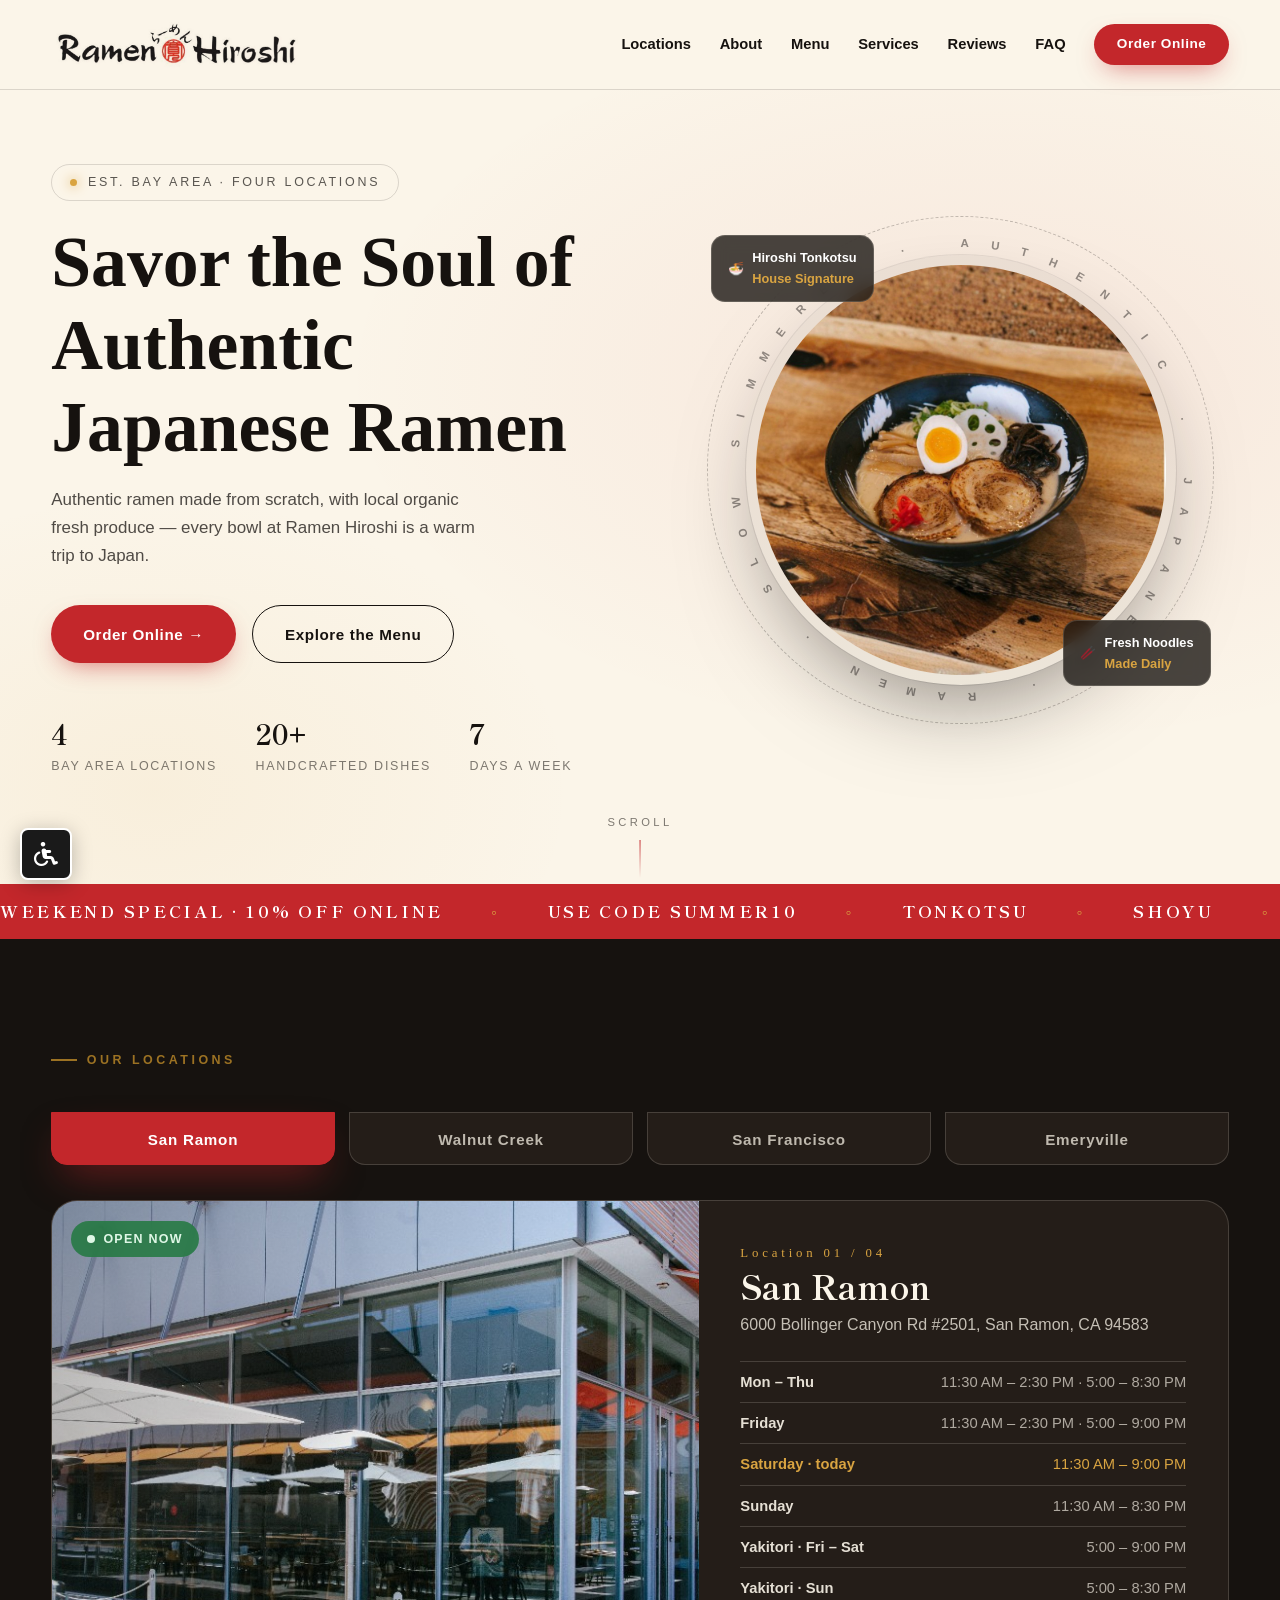
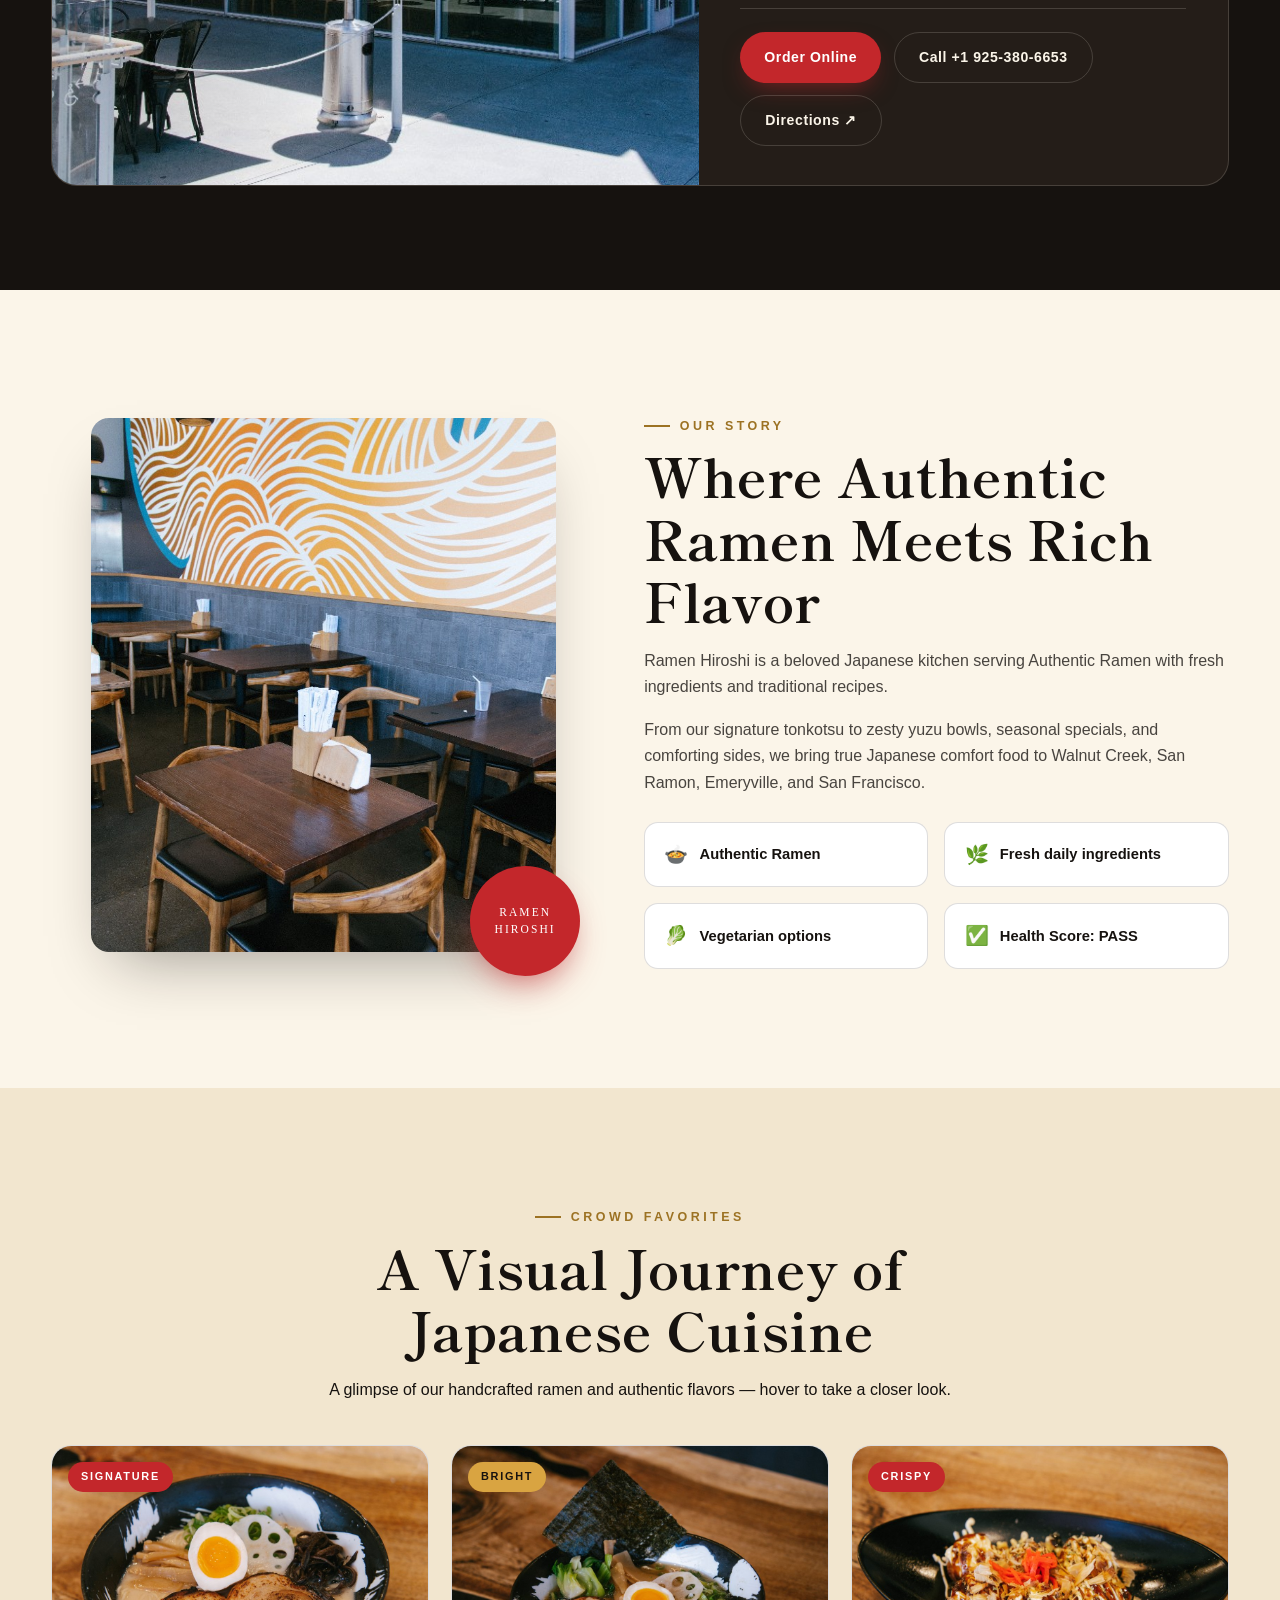
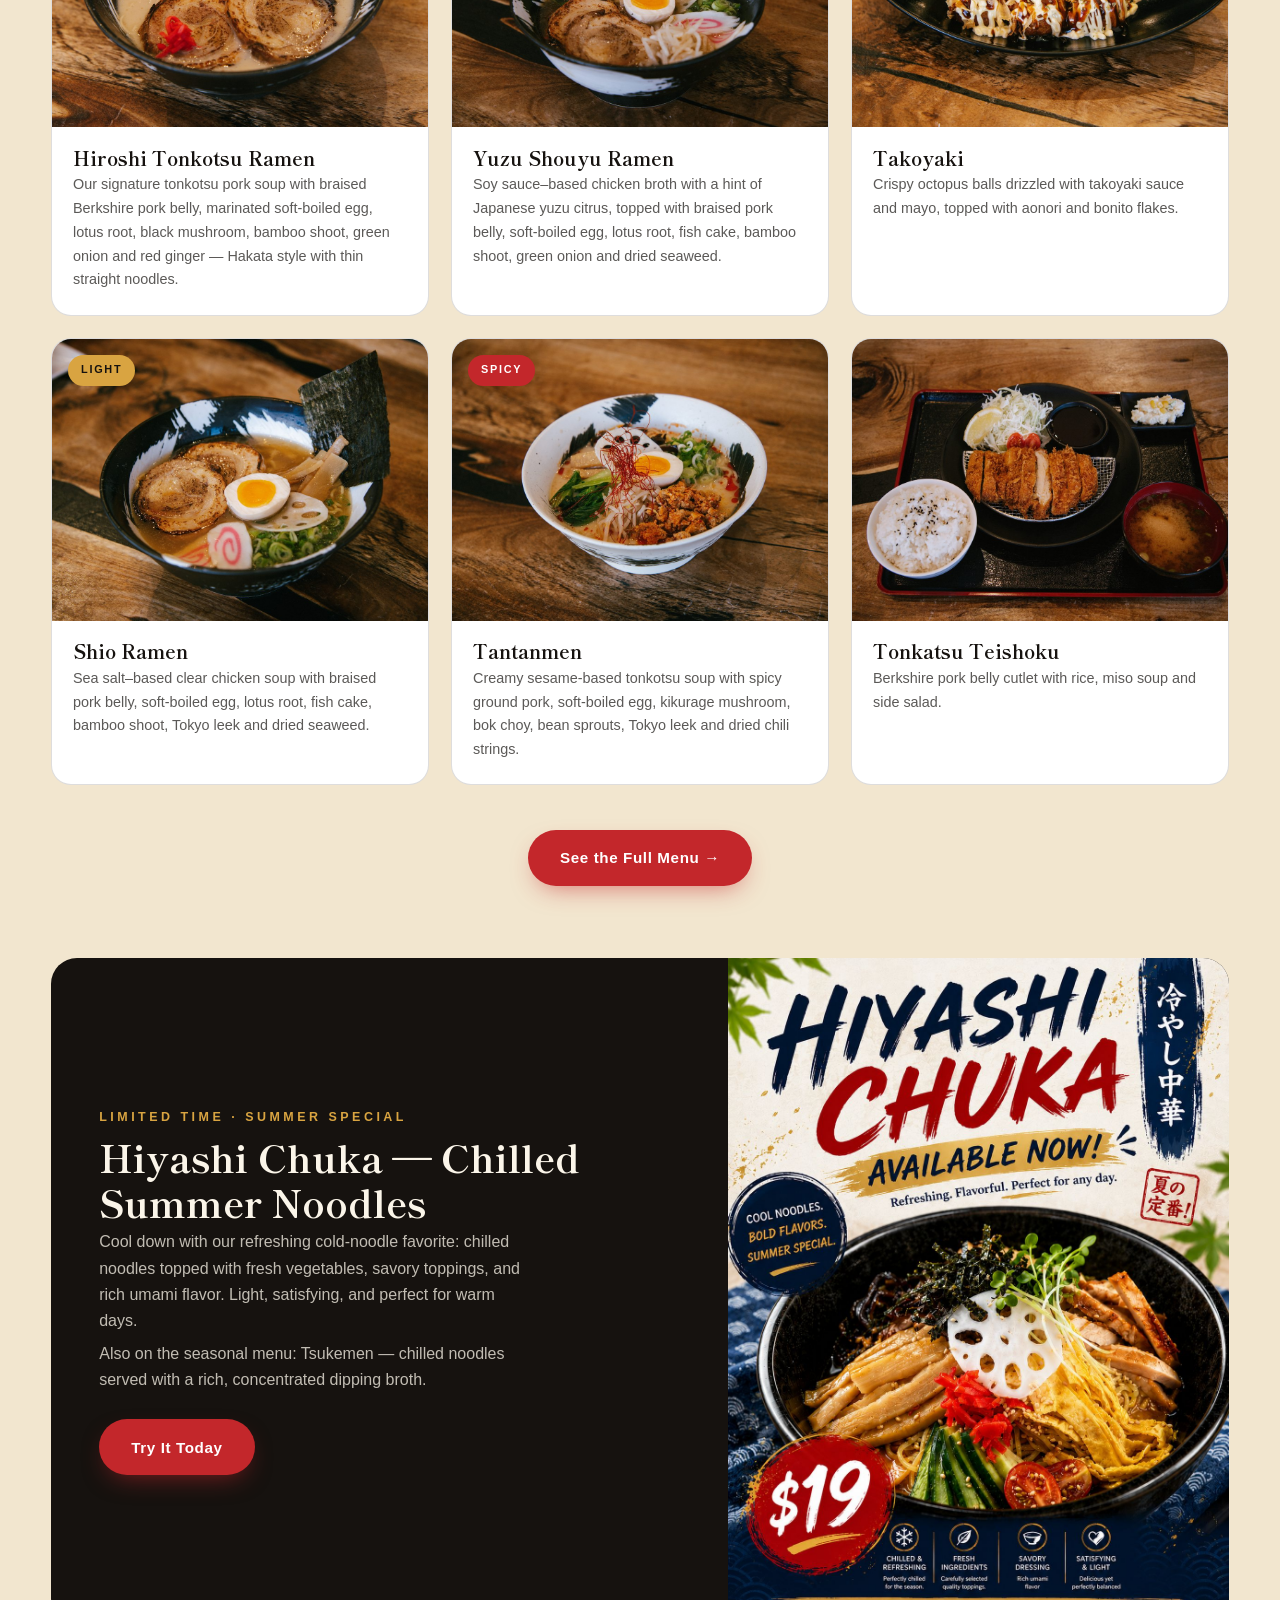
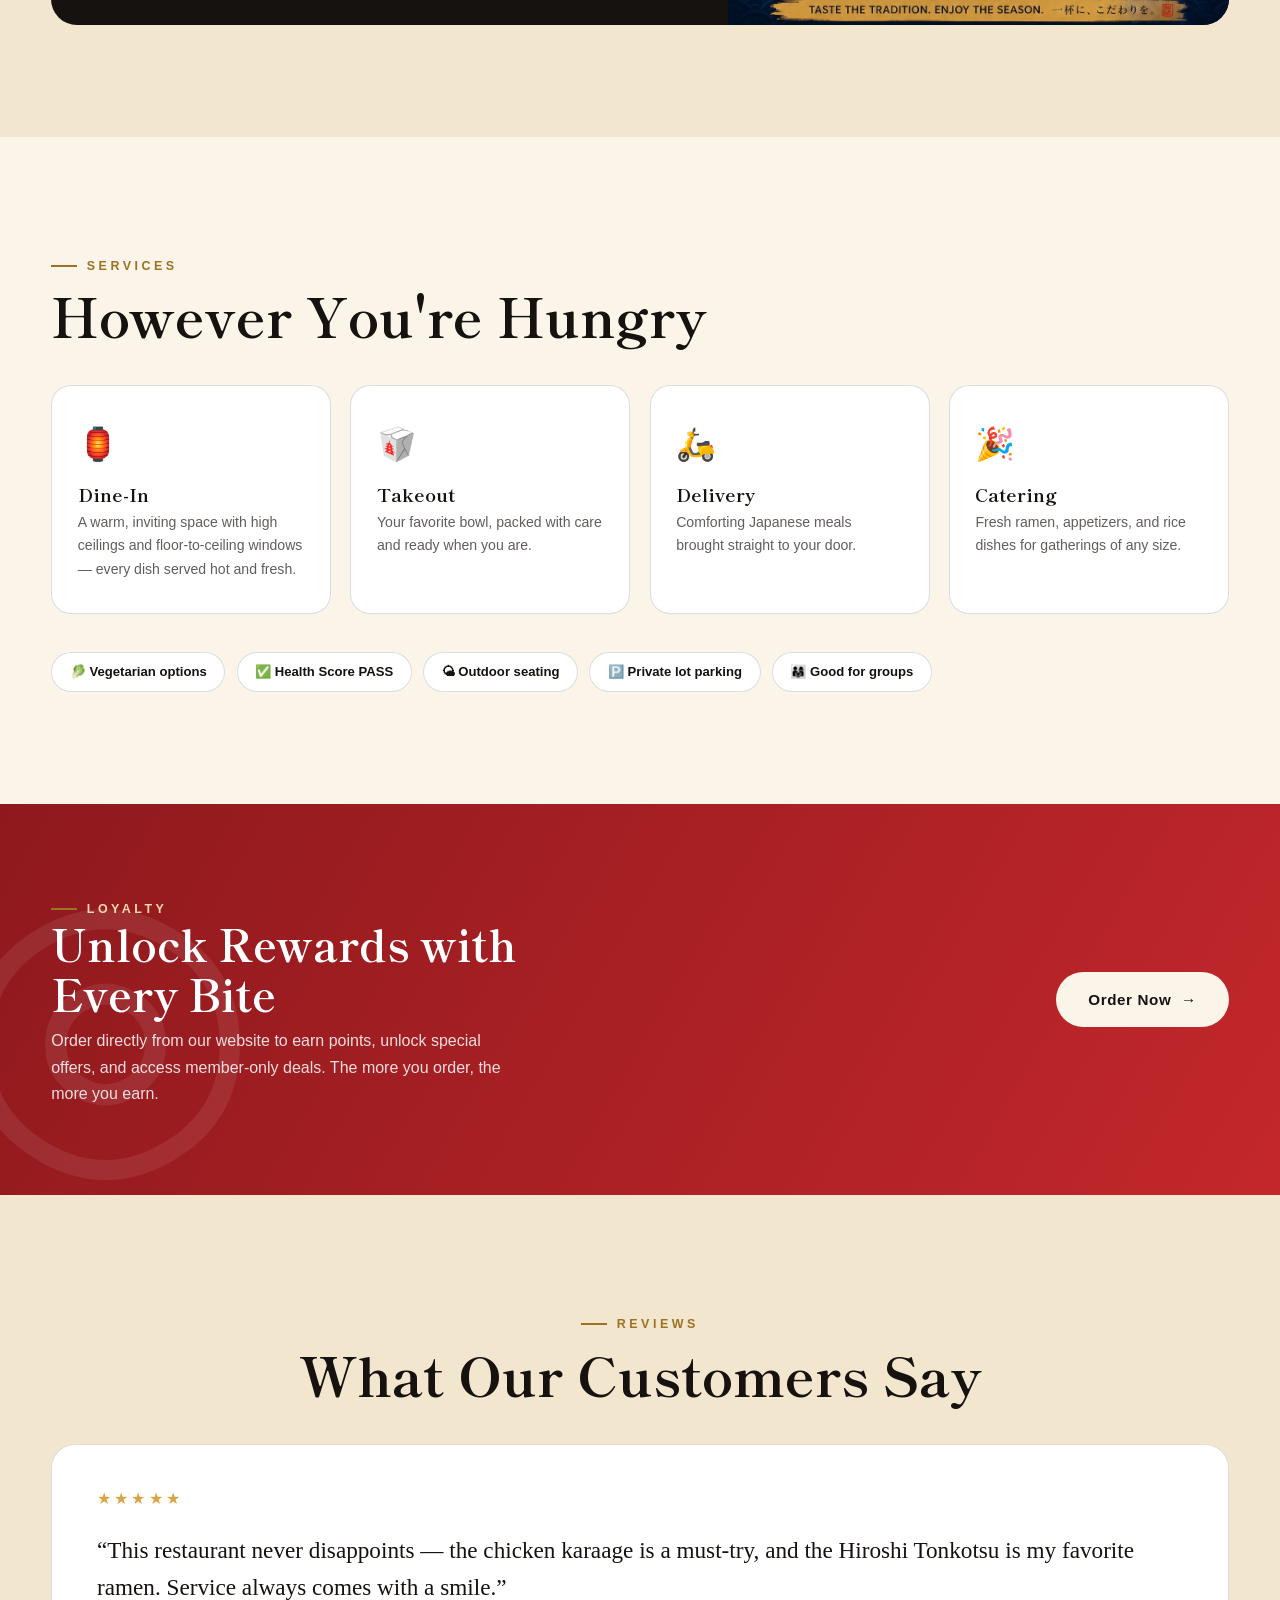
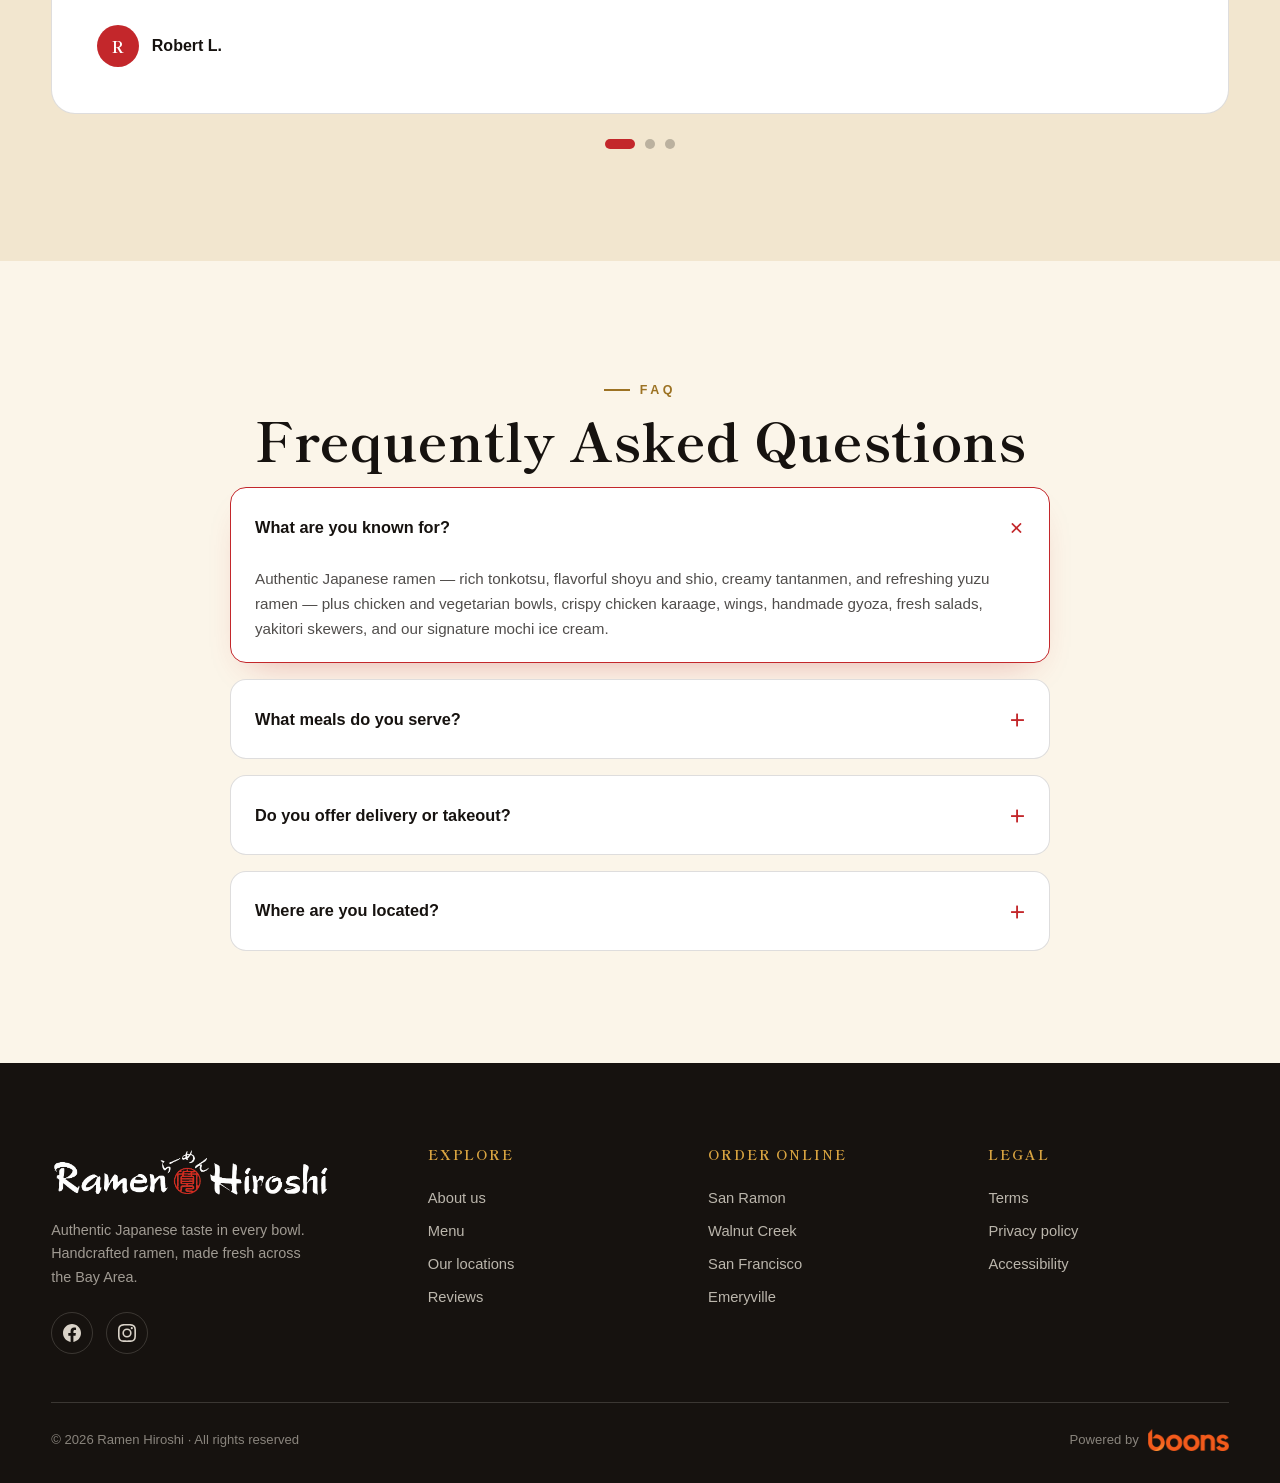
==== commit 08284a32: "Enable the weekend SUMMER10 flyer popup on the homepage and menu. Co-authored-by: Cursor <cursoragen" ====
--- a/index.html
+++ b/index.html
@@ -370,7 +370,7 @@
 <div class="ticker-wrap" aria-hidden="true">
   <div class="ticker">
     <div class="ticker-track" id="ticker">
-      <span>Tonkotsu</span><span>Shoyu</span><span>Shio</span><span>Tantanmen</span><span>Yuzu Ramen</span><span>Chicken Karaage</span><span>Gyoza</span><span>Yakitori</span><span>Takoyaki</span><span>Mochi Ice Cream</span>
+      <span>Weekend Special · 10% Off Online</span><span>Use Code SUMMER10</span><span>Tonkotsu</span><span>Shoyu</span><span>Shio</span><span>Tantanmen</span><span>Yuzu Ramen</span><span>Chicken Karaage</span><span>Gyoza</span><span>Yakitori</span><span>Takoyaki</span><span>Mochi Ice Cream</span>
     </div>
   </div>
 </div>
@@ -571,6 +571,7 @@
 <button id="toTop" aria-label="Scroll to top">↑</button>
 
 <script src="accessibility.js"></script>
+<script src="flyer.js"></script>
 <script>
 /* ================= DATA ================= */
 const LOCATIONS=[
